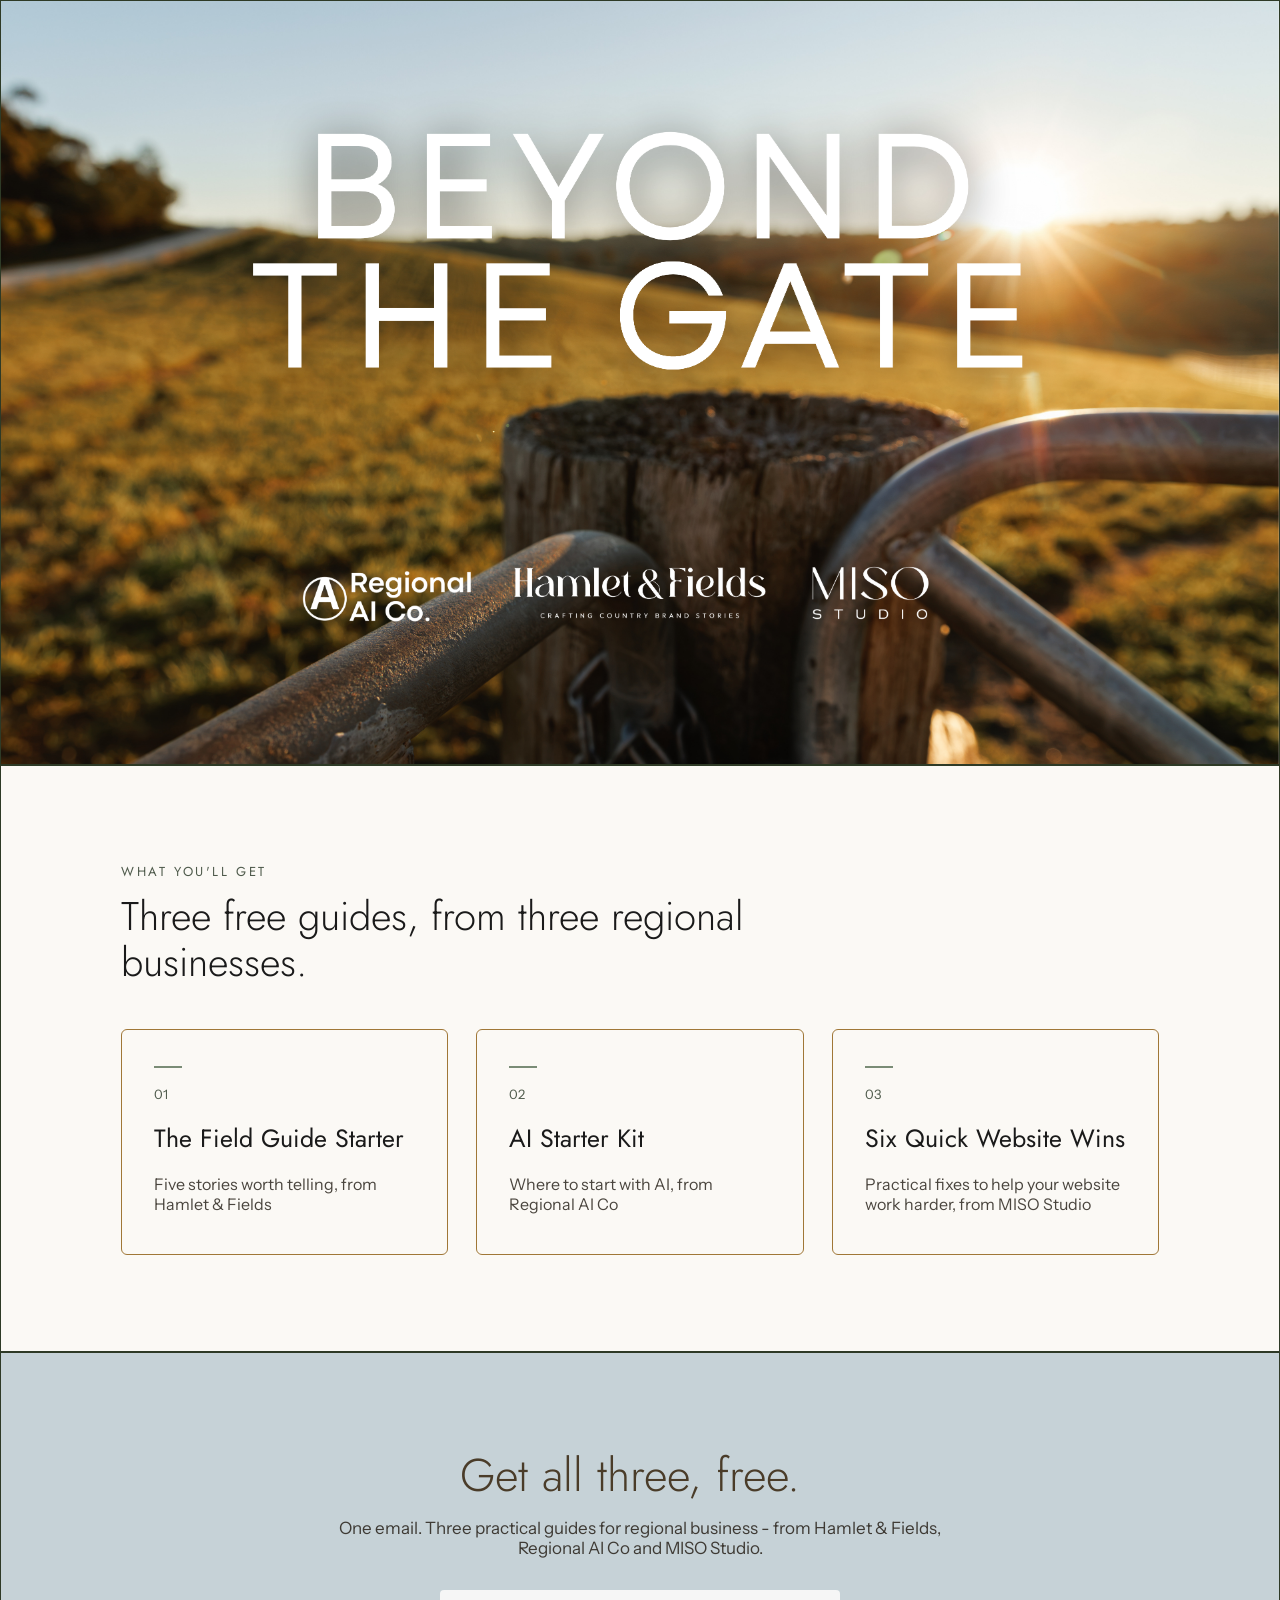
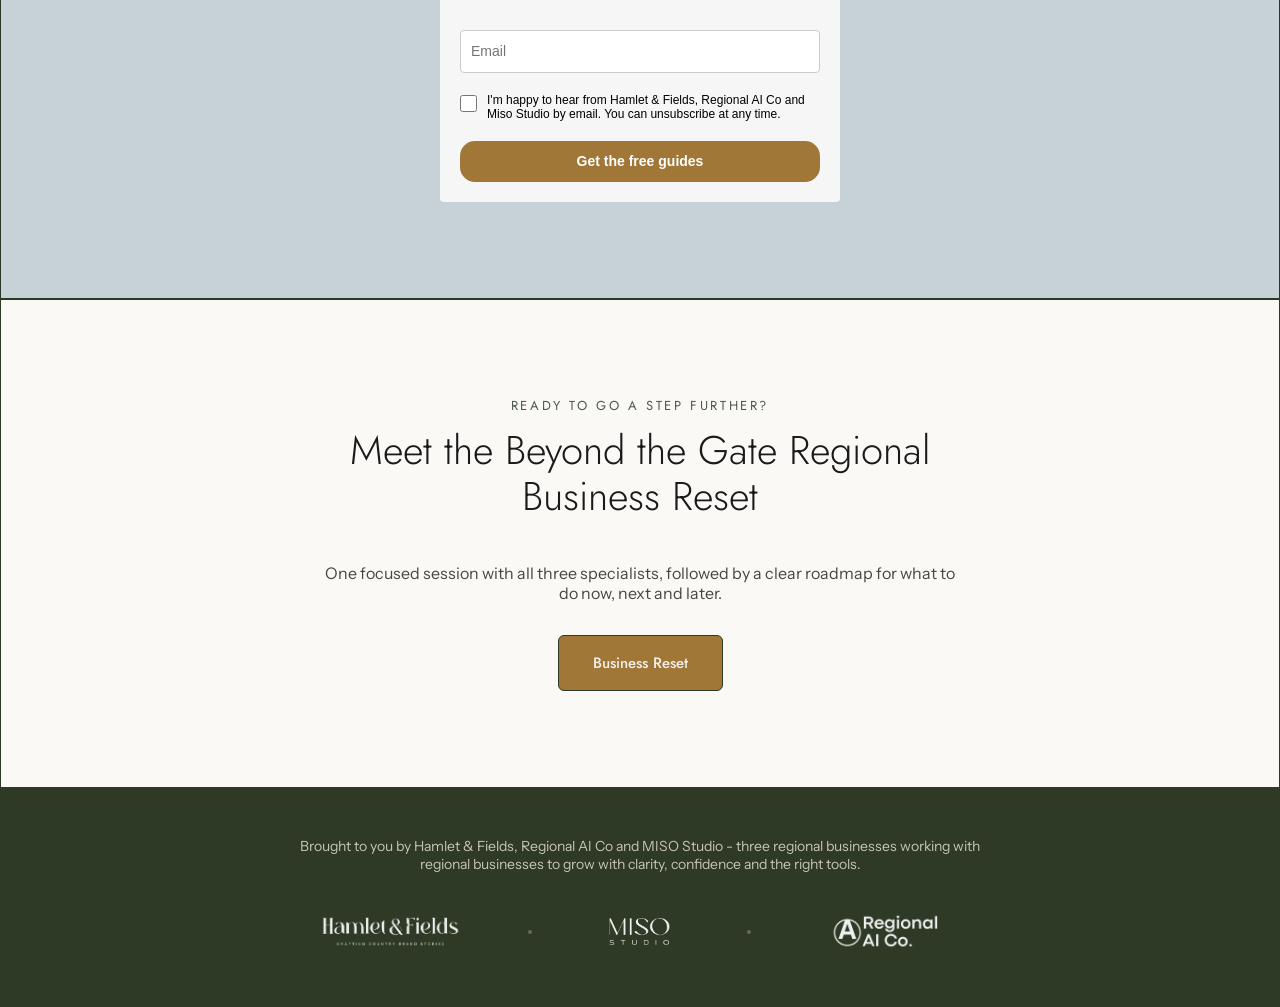
==== index.html @ e3371805 "Add files via upload" ====
<!DOCTYPE html>
<html lang="en">
<head>
<meta charset="UTF-8">
<meta name="viewport" content="width=device-width, initial-scale=1.0">
<title>Beyond the Gate - Three free guides for regional business</title>
<meta name="description" content="One email. Three practical guides for regional business - from Hamlet & Fields, Regional AI Co and MISO Studio.">
<link rel="stylesheet" href="style.css">
</head>
<body>

  <section class="hero section">
    <img src="assets/hero-beyond-the-gate.png" alt="Beyond the Gate - Hamlet & Fields, Regional AI Co and MISO Studio">
  </section>

  <section class="section-pad section">
    <div class="eyebrow">What you'll get</div>
    <h2>Three free guides, from three regional businesses.</h2>
    <div class="card-grid">
      <div class="guide-card">
        <div class="tick"></div>
        <div class="card-num">01</div>
        <h3>The Field Guide Starter</h3>
        <p>Five stories worth telling, from Hamlet &amp; Fields</p>
      </div>
      <div class="guide-card">
        <div class="tick"></div>
        <div class="card-num">02</div>
        <h3>AI Starter Kit</h3>
        <p>Where to start with AI, from Regional AI Co</p>
      </div>
      <div class="guide-card">
        <div class="tick"></div>
        <div class="card-num">03</div>
        <h3>Six Quick Website Wins</h3>
        <p>Practical fixes to help your website work harder, from MISO Studio</p>
      </div>
    </div>
  </section>

  <section class="capture section" id="signup">
    <div class="capture-inner">
      <h2>Get all three, free.</h2>
      <p>One email. Three practical guides for regional business - from Hamlet &amp; Fields, Regional AI Co and MISO Studio.</p>

      <!-- MAILERLITE EMBED -->
      <style type="text/css">@import url("https://assets.mlcdn.com/fonts.css?version=1788452");</style>
      <style type="text/css">
        .ml-form-embedSubmitLoad { display: inline-block; width: 20px; height: 20px; }
        .sr-only { position: absolute; width: 1px; height: 1px; padding: 0; margin: -1px; overflow: hidden; clip: rect(0,0,0,0); border: 0; }
        .ml-form-embedSubmitLoad:after {
          content: " "; display: block; width: 11px; height: 11px; margin: 1px; border-radius: 50%;
          border: 4px solid #fff; border-color: #ffffff #ffffff #ffffff transparent;
          animation: ml-form-embedSubmitLoad 1.2s linear infinite;
        }
        @keyframes ml-form-embedSubmitLoad { 0% { transform: rotate(0deg); } 100% { transform: rotate(360deg); } }
        #mlb2-45639602.ml-form-embedContainer { box-sizing: border-box; display: table; margin: 0 auto; position: static; width: 100% !important; }
        #mlb2-45639602.ml-form-embedContainer h4, #mlb2-45639602.ml-form-embedContainer p,
        #mlb2-45639602.ml-form-embedContainer span, #mlb2-45639602.ml-form-embedContainer button {
          text-transform: none !important; letter-spacing: normal !important;
        }
        #mlb2-45639602.ml-form-embedContainer .ml-form-embedWrapper {
          background-color: #f6f6f6; border-width: 0px; border-color: transparent; border-radius: 4px;
          border-style: solid; box-sizing: border-box; display: inline-block !important; margin: 0; padding: 0; position: relative;
        }
        #mlb2-45639602.ml-form-embedContainer .ml-form-embedWrapper.embedForm { max-width: 400px; width: 100%; }
        #mlb2-45639602.ml-form-embedContainer .ml-form-align-center { text-align: center; }
        #mlb2-45639602.ml-form-embedContainer .ml-form-embedWrapper .ml-form-embedBody,
        #mlb2-45639602.ml-form-embedContainer .ml-form-embedWrapper .ml-form-successBody { padding: 20px 20px 0 20px; }
        #mlb2-45639602.ml-form-embedContainer .ml-form-embedWrapper .ml-form-embedBody .ml-form-embedContent,
        #mlb2-45639602.ml-form-embedContainer .ml-form-embedWrapper .ml-form-successBody .ml-form-successContent { text-align: left; margin: 0 0 20px 0; }
        #mlb2-45639602.ml-form-embedContainer .ml-form-embedWrapper .ml-form-embedBody .ml-form-embedContent h4,
        #mlb2-45639602.ml-form-embedContainer .ml-form-embedWrapper .ml-form-successBody .ml-form-successContent h4 {
          color: #000000; font-family: 'Open Sans', Arial, Helvetica, sans-serif; font-size: 30px; font-weight: 400;
          margin: 0 0 10px 0; text-align: left; word-break: break-word;
        }
        #mlb2-45639602.ml-form-embedContainer .ml-form-embedWrapper .ml-form-embedBody .ml-form-embedContent p,
        #mlb2-45639602.ml-form-embedContainer .ml-form-embedWrapper .ml-form-successBody .ml-form-successContent p {
          color: #000000; font-family: 'Open Sans', Arial, Helvetica, sans-serif; font-size: 14px; font-weight: 400;
          line-height: 20px; margin: 0 0 10px 0; text-align: left;
        }
        #mlb2-45639602.ml-form-embedContainer .ml-form-embedWrapper .ml-block-form .ml-field-group { text-align: left!important; }
        #mlb2-45639602.ml-form-embedContainer .ml-form-embedWrapper .ml-form-embedBody form { margin: 0; width: 100%; }
        #mlb2-45639602.ml-form-embedContainer .ml-form-embedWrapper .ml-form-embedBody .ml-form-formContent { margin: 0 0 20px 0; width: 100%; }
        #mlb2-45639602.ml-form-embedContainer .ml-form-embedWrapper .ml-form-embedBody .ml-form-fieldRow { margin: 0 0 10px 0; width: 100%; }
        #mlb2-45639602.ml-form-embedContainer .ml-form-embedWrapper .ml-form-embedBody .ml-form-fieldRow.ml-last-item { margin: 0; }
        #mlb2-45639602.ml-form-embedContainer .ml-form-embedWrapper .ml-form-embedBody .ml-form-fieldRow input {
          background-color: #ffffff !important; color: #333333 !important; border-color: #cccccc; border-radius: 4px !important;
          border-style: solid !important; border-width: 1px !important; font-family: 'Open Sans', Arial, Helvetica, sans-serif;
          font-size: 14px !important; line-height: 21px !important; margin: 0; padding: 10px 10px !important;
          width: 100% !important; box-sizing: border-box !important; max-width: 100% !important;
        }
        #mlb2-45639602.ml-form-embedContainer .ml-form-embedWrapper .ml-form-embedBody .ml-form-checkboxRow {
          margin: 0 0 20px 0; width: 100%; float: left;
        }
        #mlb2-45639602.ml-form-embedContainer .ml-form-embedWrapper .ml-form-embedBody .ml-form-checkboxRow input[type="checkbox"] {
          width: 17px; height: 17px; margin: 2px 10px 0 0; flex-shrink: 0; cursor: pointer;
        }
        #mlb2-45639602.ml-form-embedContainer .ml-form-embedWrapper .ml-form-embedBody .ml-form-checkboxRow label {
          font-weight: normal; margin: 0; padding: 0; position: relative; display: flex; align-items: flex-start;
        }
        #mlb2-45639602.ml-form-embedContainer .ml-form-embedWrapper .ml-form-embedBody .ml-form-checkboxRow .label-description {
          color: #000000; display: block; font-family: 'Open Sans', Arial, Helvetica, sans-serif; font-size: 12px;
          text-align: left; margin-bottom: 0; position: relative; vertical-align: top;
        }
        #mlb2-45639602.ml-form-embedContainer .ml-form-embedWrapper .ml-form-embedBody .ml-form-checkboxRow label p {
          color: #000000 !important; font-family: 'Open Sans', Arial, Helvetica, sans-serif !important; font-size: 12px !important;
          font-weight: normal !important; line-height: 18px !important; padding: 0 !important; margin: 0 5px 0 0 !important;
        }
        #mlb2-45639602.ml-form-embedContainer .ml-form-embedWrapper .ml-form-embedBody .ml-form-embedSubmit { margin: 0 0 20px 0; float: left; width: 100%; }
        #mlb2-45639602.ml-form-embedContainer .ml-form-embedWrapper .ml-form-embedBody .ml-form-embedSubmit button {
          background-color: #A07737 !important; border: none !important; border-radius: 15px !important; box-shadow: none !important;
          color: #ffffff !important; cursor: pointer; font-family: 'Open Sans', Arial, Helvetica, sans-serif !important;
          font-size: 14px !important; font-weight: 700 !important; line-height: 21px !important; height: auto;
          padding: 10px !important; width: 100% !important; box-sizing: border-box !important;
        }
        #mlb2-45639602.ml-form-embedContainer .ml-form-embedWrapper .ml-form-embedBody .ml-form-embedSubmit button.loading { display: none; }
        #mlb2-45639602.ml-form-embedContainer .ml-form-embedWrapper .ml-form-embedBody .ml-form-embedSubmit button:hover { background-color: #322617 !important; }
        .ml-error input, .ml-error textarea, .ml-error select { border-color: red!important; }
        .ml-error .label-description, .ml-error .label-description p, .ml-error label:first-child { color: #ff0000 !important; }
        @media only screen and (max-width: 400px){ .ml-form-embedWrapper.embedDefault, .ml-form-embedWrapper.embedPopup { width: 100%!important; } }
      </style>

      <div id="mlb2-45639602" class="ml-form-embedContainer ml-subscribe-form ml-subscribe-form-45639602">
        <div class="ml-form-align-center ">
          <div class="ml-form-embedWrapper embedForm">
            <div class="ml-form-embedBody ml-form-embedBodyDefault row-form">
              <div class="ml-form-embedContent" style=" "></div>
              <form class="ml-block-form" action="https://assets.mailerlite.com/jsonp/2579833/forms/197926075433485574/subscribe" data-code="" method="post" target="_blank">
                <div class="ml-form-formContent">
                  <div class="ml-form-fieldRow ml-last-item">
                    <div class="ml-field-group ml-field-email ml-validate-email ml-validate-required">
                      <input aria-label="email" aria-required="true" type="email" class="form-control" data-inputmask="" name="fields[email]" placeholder="Email" autocomplete="email">
                    </div>
                  </div>
                </div>

                <div class="ml-form-checkboxRow">
                  <label class="checkbox">
                    <input type="checkbox" name="fields[consent]">
                    <span class="label-description">I'm happy to hear from Hamlet &amp; Fields, Regional AI Co and Miso Studio by email. You can unsubscribe at any time.</span>
                  </label>
                </div>

                <input type="hidden" name="ml-submit" value="1">

                <div class="ml-form-embedSubmit">
                  <button type="submit" class="primary">Get the free guides</button>
                  <button disabled="disabled" style="display: none;" type="button" class="loading">
                    <div class="ml-form-embedSubmitLoad"></div>
                    <span class="sr-only">Loading...</span>
                  </button>
                </div>

                <input type="hidden" name="anticsrf" value="true">
              </form>
            </div>

            <div class="ml-form-successBody row-success" style="display: none">
              <div class="ml-form-successContent">
                <h4>Thank you!</h4>
                <p>You have successfully joined our subscriber list.</p>
              </div>
            </div>
          </div>
        </div>
      </div>

      <script>
        function ml_webform_success_45639602() {
          try {
            window.top.location.href = 'https://beyondthegate.au/thank-you.html';
          } catch (e) {
            window.location.href = 'https://beyondthegate.au/thank-you.html';
          }
        }
      </script>
      <script src="https://groot.mailerlite.com/js/w/webforms.min.js?v83147fa8ce2d95cb73ece7f28b469519" type="text/javascript"></script>
      <script>fetch("https://assets.mailerlite.com/jsonp/2579833/forms/197926075433485574/takel")</script>
      <!-- /MAILERLITE EMBED -->
    </div>
  </section>

  <section class="section-pad section" style="text-align:center;">
    <div class="eyebrow" style="justify-content:center; display:flex;">Ready to go a step further?</div>
    <h2 style="max-width:640px; margin-left:auto; margin-right:auto;">Meet the Beyond the Gate Regional Business Reset</h2>
    <p style="max-width:640px; margin:0 auto 32px auto; font-size:16px; color:var(--text-body);">One focused session with all three specialists, followed by a clear roadmap for what to do now, next and later.</p>
    <a class="btn-ochre" style="display:inline-block; text-decoration:none; padding:16px 34px;" href="business-reset.html">Business Reset</a>
  </section>

  <footer class="footer section">
    <div class="footer-copy">Brought to you by Hamlet &amp; Fields, Regional AI Co and MISO Studio - three regional businesses working with regional businesses to grow with clarity, confidence and the right tools.</div>
    <div class="footer-logos">
      <a href="https://hamletandfields.au/" target="_blank" rel="noopener"><img class="logo-hf" src="assets/logo-hamlet-fields.png" alt="Hamlet & Fields"></a>
      <span class="dot"></span>
      <a href="https://www.miso-studio.au/" target="_blank" rel="noopener"><img class="logo-miso" src="assets/logo-miso.png" alt="MISO Studio"></a>
      <span class="dot"></span>
      <a href="https://regionalaico.com.au/" target="_blank" rel="noopener"><img class="logo-rai" src="assets/logo-regionalai.png" alt="Regional AI Co."></a>
    </div>
  </footer>

</body>
</html>
---- style.css ----
@import url('https://fonts.googleapis.com/css2?family=Jost:wght@200;300;400;500&family=Instrument+Sans:wght@400;500&display=swap');

:root {
  --green: #2E3A26;
  --green-hover: #3A4A30;
  --ochre: #A07737;
  --ochre-hover: #8A6530;
  --sage: #7A8C76;
  --cta-bg: #C6D2D7;
  --card-bg: #FBF9F5;
  --text-dark: #1A1A1A;
  --text-body: #4A453E;
  --text-body-alt: #3E3A34;
  --text-label: #4E5A4B;
  --cta-heading: #4A3C29;
  --footer-body: #C8C3BA;
  --footer-heading: #F3F0EA;
  --dot: #6B655C;
  --dark-brown: #2E3A26;
  --input-border: rgba(25, 19, 11, 0.28);
}

* { box-sizing: border-box; }

body {
  margin: 0;
  font-family: 'Instrument Sans', sans-serif;
  color: var(--text-body);
  background: var(--card-bg);
}

h1, h2, h3, .eyebrow, .label {
  font-family: 'Jost', sans-serif;
}

a { text-decoration: none; }

.section {
  border: 1px solid var(--green);
}

/* ---------- HERO ---------- */
.hero {
  position: relative;
}
.hero img {
  display: block;
  width: 100%;
  aspect-ratio: 1440 / 860;
  object-fit: cover;
  object-position: center 55%;
}

/* ---------- WHAT YOU'LL GET ---------- */
.section-pad {
  padding: 96px 120px;
}
.eyebrow {
  font-size: 13px;
  letter-spacing: 0.2em;
  text-transform: uppercase;
  color: var(--text-label);
  margin-bottom: 12px;
}
.section h2 {
  font-weight: 300;
  font-size: 40px;
  line-height: 1.15;
  color: var(--text-dark);
  margin: 0 0 44px 0;
  max-width: 640px;
}
.card-grid {
  display: flex;
  gap: 28px;
}
.card-grid > * { flex: 1; }
.guide-card {
  background: var(--card-bg);
  border: 1px solid var(--ochre);
  border-radius: 6px;
  padding: 36px 32px 40px;
  display: flex;
  flex-direction: column;
  gap: 18px;
}
.tick {
  width: 28px;
  height: 2px;
  background: var(--sage);
}
.card-num {
  font-size: 13px;
  color: var(--text-label);
}
.guide-card h3 {
  font-weight: 400;
  font-size: 25px;
  color: var(--text-dark);
  margin: 0;
}
.guide-card p {
  font-size: 16px;
  color: var(--text-body);
  margin: 0;
}

/* ---------- EMAIL CAPTURE ---------- */
.capture {
  background: var(--cta-bg);
  text-align: center;
  padding: 96px 120px;
}
.capture-inner {
  max-width: 660px;
  margin: 0 auto;
}
.capture h2 {
  font-weight: 300;
  font-size: 46px;
  color: var(--cta-heading);
  margin: 0 0 16px 0;
}
.capture > .capture-inner > p {
  font-size: 17px;
  color: var(--text-body-alt);
  margin: 0 0 32px 0;
}
.field-label {
  font-size: 12px;
  letter-spacing: 0.16em;
  text-transform: uppercase;
  color: var(--cta-heading);
  text-align: left;
  margin-bottom: 8px;
}
.form-row {
  display: flex;
  gap: 12px;
  align-items: stretch;
}
.form-row input[type="email"] {
  flex: 1;
  background: #fff;
  border: 1px solid var(--input-border);
  border-radius: 6px;
  padding: 17px;
  font-size: 16px;
  font-family: 'Instrument Sans', sans-serif;
  color: var(--text-dark);
}
.btn-ochre {
  background: var(--ochre);
  border: 1px solid var(--green);
  border-radius: 6px;
  color: #F3F0EA;
  font-family: 'Jost', sans-serif;
  font-weight: 500;
  font-size: 15px;
  padding: 17px 34px;
  cursor: pointer;
  white-space: nowrap;
}
.btn-ochre:hover { background: var(--ochre-hover); }
.consent {
  display: flex;
  gap: 8px;
  align-items: flex-start;
  text-align: left;
  font-size: 13px;
  color: var(--text-body-alt);
  margin-top: 16px;
}
.fine-print {
  font-size: 11px;
  color: var(--text-body-alt);
  opacity: 0.7;
  text-align: left;
  margin-top: 8px;
}

/* ---------- FOOTER ---------- */
.footer {
  background: var(--dark-brown);
  padding: 48px 40px;
  text-align: center;
}
.footer-copy {
  font-size: 14px;
  color: var(--footer-body);
  max-width: 700px;
  margin: 0 auto 32px auto;
}
.footer-logos {
  display: flex;
  justify-content: center;
  align-items: center;
  gap: 64px;
  flex-wrap: wrap;
}
.footer-logos a { opacity: 0.92; transition: opacity 0.15s; }
.footer-logos a:hover { opacity: 1; }
.footer-logos img { display: block; }
.logo-hf, .logo-rai { height: 37px; }
.logo-miso { height: 53px; }
.dot { width: 4px; height: 4px; background: var(--dot); border-radius: 50%; }

/* ---------- THANK YOU PAGE ---------- */
.topbar {
  background: var(--dark-brown);
  text-align: center;
  padding: 22px 24px;
}
.topbar span {
  font-family: 'Jost', sans-serif;
  font-weight: 200;
  font-size: 19px;
  letter-spacing: 0.34em;
  color: var(--footer-heading);
}
.thankyou-content {
  padding: 96px 120px 88px;
  background: #E6E2DB;
}
.thankyou-content h1 {
  font-weight: 300;
  font-size: 56px;
  color: var(--text-dark);
  margin: 0 0 16px 0;
}
.thankyou-content > .sub {
  font-size: 18px;
  color: var(--text-body-alt);
  margin: 0 0 48px 0;
}
.download-card {
  background: var(--card-bg);
  border: 1px solid var(--ochre);
  border-radius: 6px;
  padding: 36px 32px 32px;
  display: flex;
  flex-direction: column;
  gap: 16px;
}
.download-card .biz-label {
  font-family: 'Jost', sans-serif;
  font-weight: 500;
  font-size: 13px;
  letter-spacing: 0.16em;
  text-transform: uppercase;
  color: var(--text-label);
}
.download-card h3 {
  font-weight: 400;
  font-size: 27px;
  color: var(--text-dark);
  margin: 0;
}
.download-card p {
  font-size: 16px;
  color: var(--text-body);
  margin: 0;
}
.btn-download {
  margin-top: auto;
  display: block;
  text-align: center;
  background: var(--green);
  color: var(--footer-heading);
  border: 1px solid var(--ochre);
  border-radius: 6px;
  padding: 16px 20px;
  font-family: 'Jost', sans-serif;
  font-weight: 500;
  font-size: 15px;
  letter-spacing: 0.04em;
}
.btn-download:hover { background: var(--green-hover); color: #fff; }
.closing-line {
  font-size: 16px;
  color: var(--text-body-alt);
  margin-top: 48px;
  max-width: 640px;
}

/* ---------- RESPONSIVE ---------- */
@media (max-width: 760px) {
  .section-pad, .capture, .thankyou-content { padding: 40px 24px; }
  .card-grid { flex-direction: column; gap: 16px; }
  .section h2 { font-size: 30px; }
  .capture h2 { font-size: 32px; }
  .form-row { flex-direction: column; }
  .btn-ochre { width: 100%; padding: 18px 20px; }
  .thankyou-content h1 { font-size: 34px; }
  .guide-card, .download-card { padding: 26px 24px; }
  .guide-card h3 { font-size: 21px; }
  .download-card h3 { font-size: 22px; }
  .footer-logos { gap: 28px; }
  .footer-logos .dot { display: none; }
.logo-hf { height: 27px; }
.logo-rai { height: 24px; }
.logo-miso { height: 39px; }
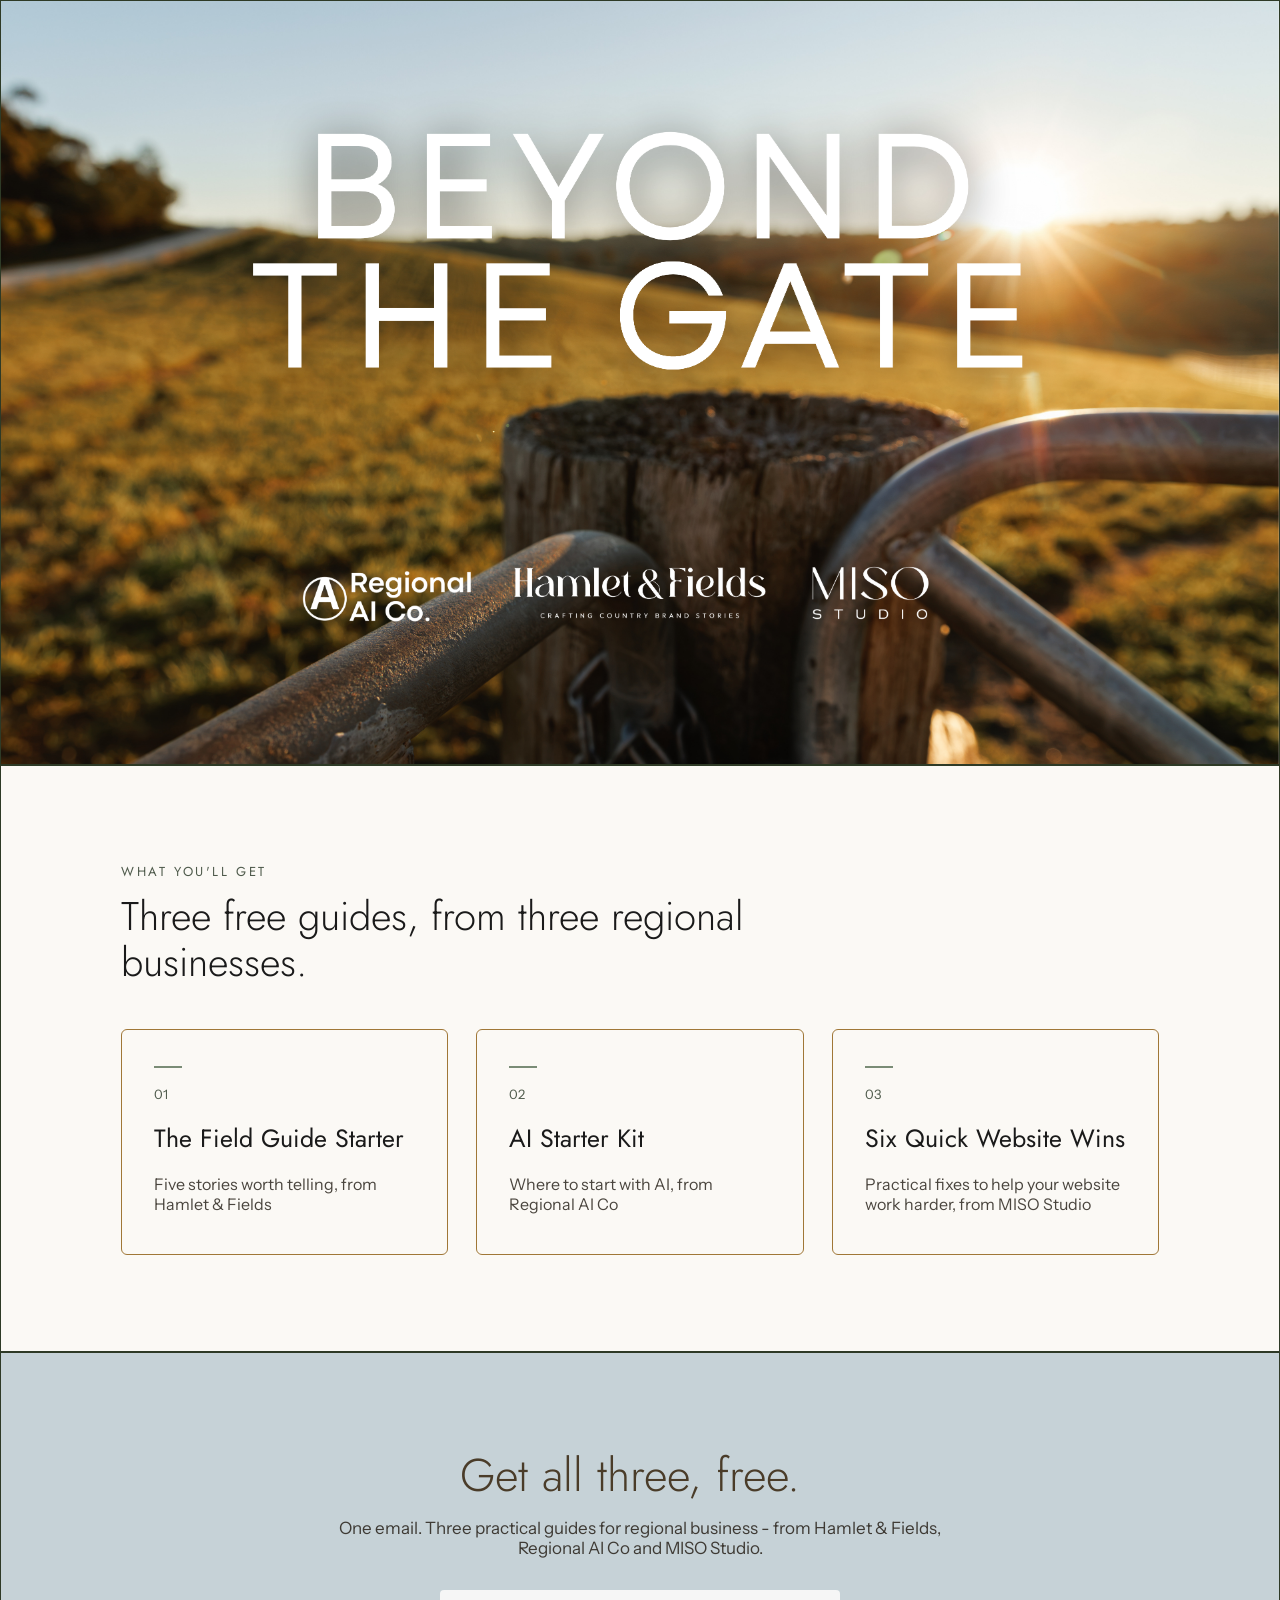
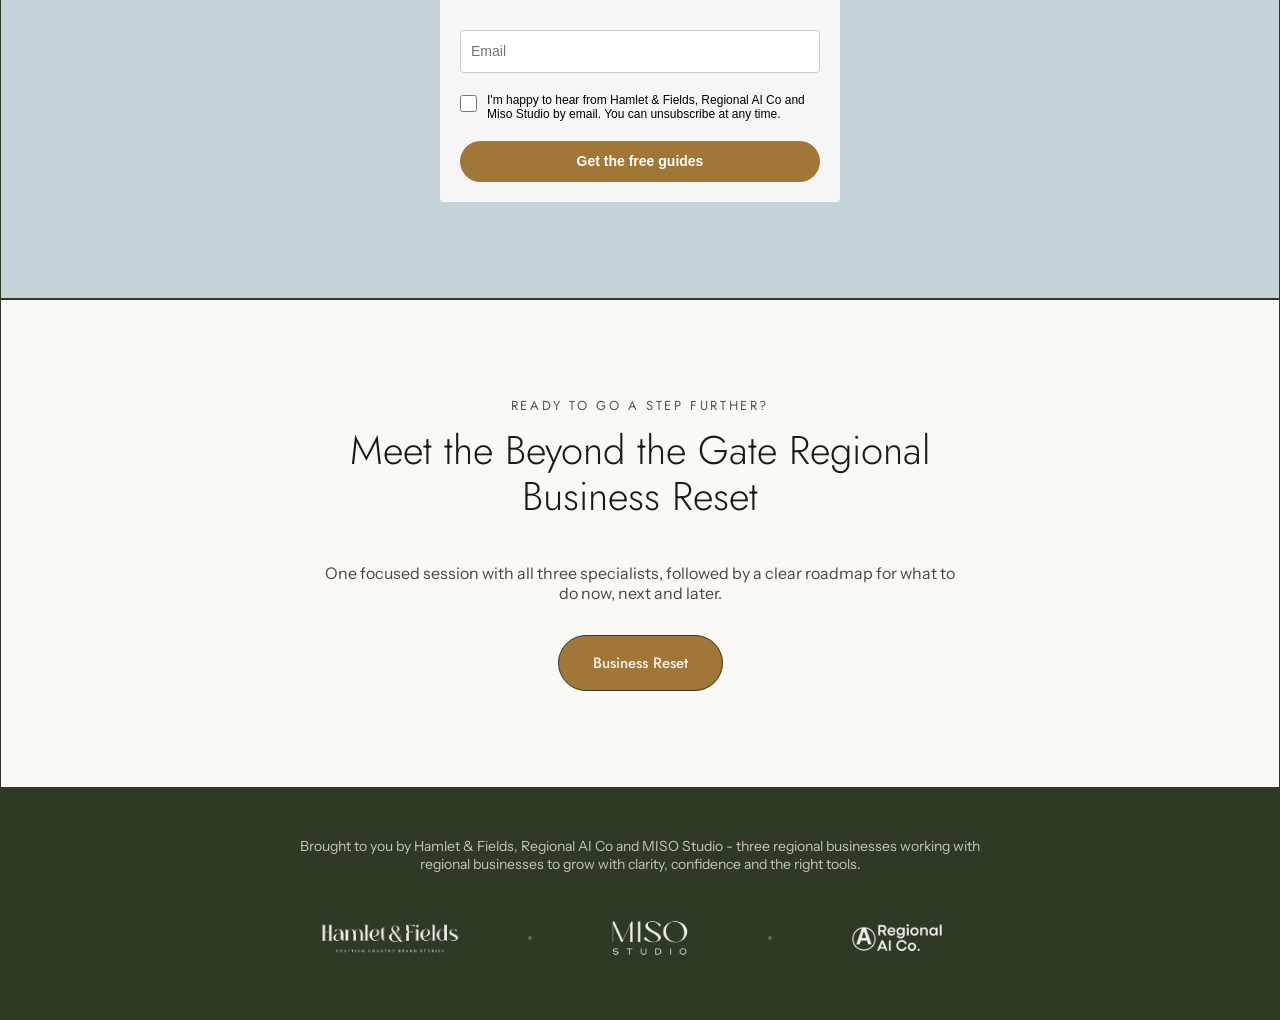
==== commit a673810a: "Add files via upload" ====
--- a/index.html
+++ b/index.html
@@ -109,7 +109,7 @@
         }
         #mlb2-45639602.ml-form-embedContainer .ml-form-embedWrapper .ml-form-embedBody .ml-form-embedSubmit { margin: 0 0 20px 0; float: left; width: 100%; }
         #mlb2-45639602.ml-form-embedContainer .ml-form-embedWrapper .ml-form-embedBody .ml-form-embedSubmit button {
-          background-color: #A07737 !important; border: none !important; border-radius: 15px !important; box-shadow: none !important;
+          background-color: #A07737 !important; border: none !important; border-radius: 999px !important; box-shadow: none !important;
           color: #ffffff !important; cursor: pointer; font-family: 'Open Sans', Arial, Helvetica, sans-serif !important;
           font-size: 14px !important; font-weight: 700 !important; line-height: 21px !important; height: auto;
           padding: 10px !important; width: 100% !important; box-sizing: border-box !important;
--- a/style.css
+++ b/style.css
@@ -16,7 +16,7 @@
   --footer-body: #C8C3BA;
   --footer-heading: #F3F0EA;
   --dot: #6B655C;
-  --dark-brown: #2E3A26;
+  --dark-brown: #2E3A26; /* was brown #332114 - changed to green per brand feedback */
   --input-border: rgba(25, 19, 11, 0.28);
 }
 
@@ -152,7 +152,7 @@
 .btn-ochre {
   background: var(--ochre);
   border: 1px solid var(--green);
-  border-radius: 6px;
+  border-radius: 999px;
   color: #F3F0EA;
   font-family: 'Jost', sans-serif;
   font-weight: 500;
@@ -201,8 +201,9 @@
 .footer-logos a { opacity: 0.92; transition: opacity 0.15s; }
 .footer-logos a:hover { opacity: 1; }
 .footer-logos img { display: block; }
-.logo-hf, .logo-rai { height: 37px; }
-.logo-miso { height: 53px; }
+.logo-hf { height: 37px; }
+.logo-rai { height: 32px; }
+.logo-miso { height: 66px; }
 .dot { width: 4px; height: 4px; background: var(--dot); border-radius: 50%; }
 
 /* ---------- THANK YOU PAGE ---------- */
@@ -268,7 +269,7 @@
   background: var(--green);
   color: var(--footer-heading);
   border: 1px solid var(--ochre);
-  border-radius: 6px;
+  border-radius: 999px;
   padding: 16px 20px;
   font-family: 'Jost', sans-serif;
   font-weight: 500;
@@ -280,7 +281,7 @@
   font-size: 16px;
   color: var(--text-body-alt);
   margin-top: 48px;
-  max-width: 640px;
+  max-width: 100%;
 }
 
 /* ---------- RESPONSIVE ---------- */
@@ -297,6 +298,16 @@
   .download-card h3 { font-size: 22px; }
   .footer-logos { gap: 28px; }
   .footer-logos .dot { display: none; }
-.logo-hf { height: 27px; }
-.logo-rai { height: 24px; }
-.logo-miso { height: 39px; }
+  .logo-hf { height: 27px; }
+  .logo-rai { height: 24px; }
+  .logo-miso { height: 48px; }
+}
+
+.back-link {
+  display: block;
+  text-align: center;
+  font-size: 13px;
+  color: var(--text-label);
+  padding: 18px 0;
+  background: var(--card-bg);
+}
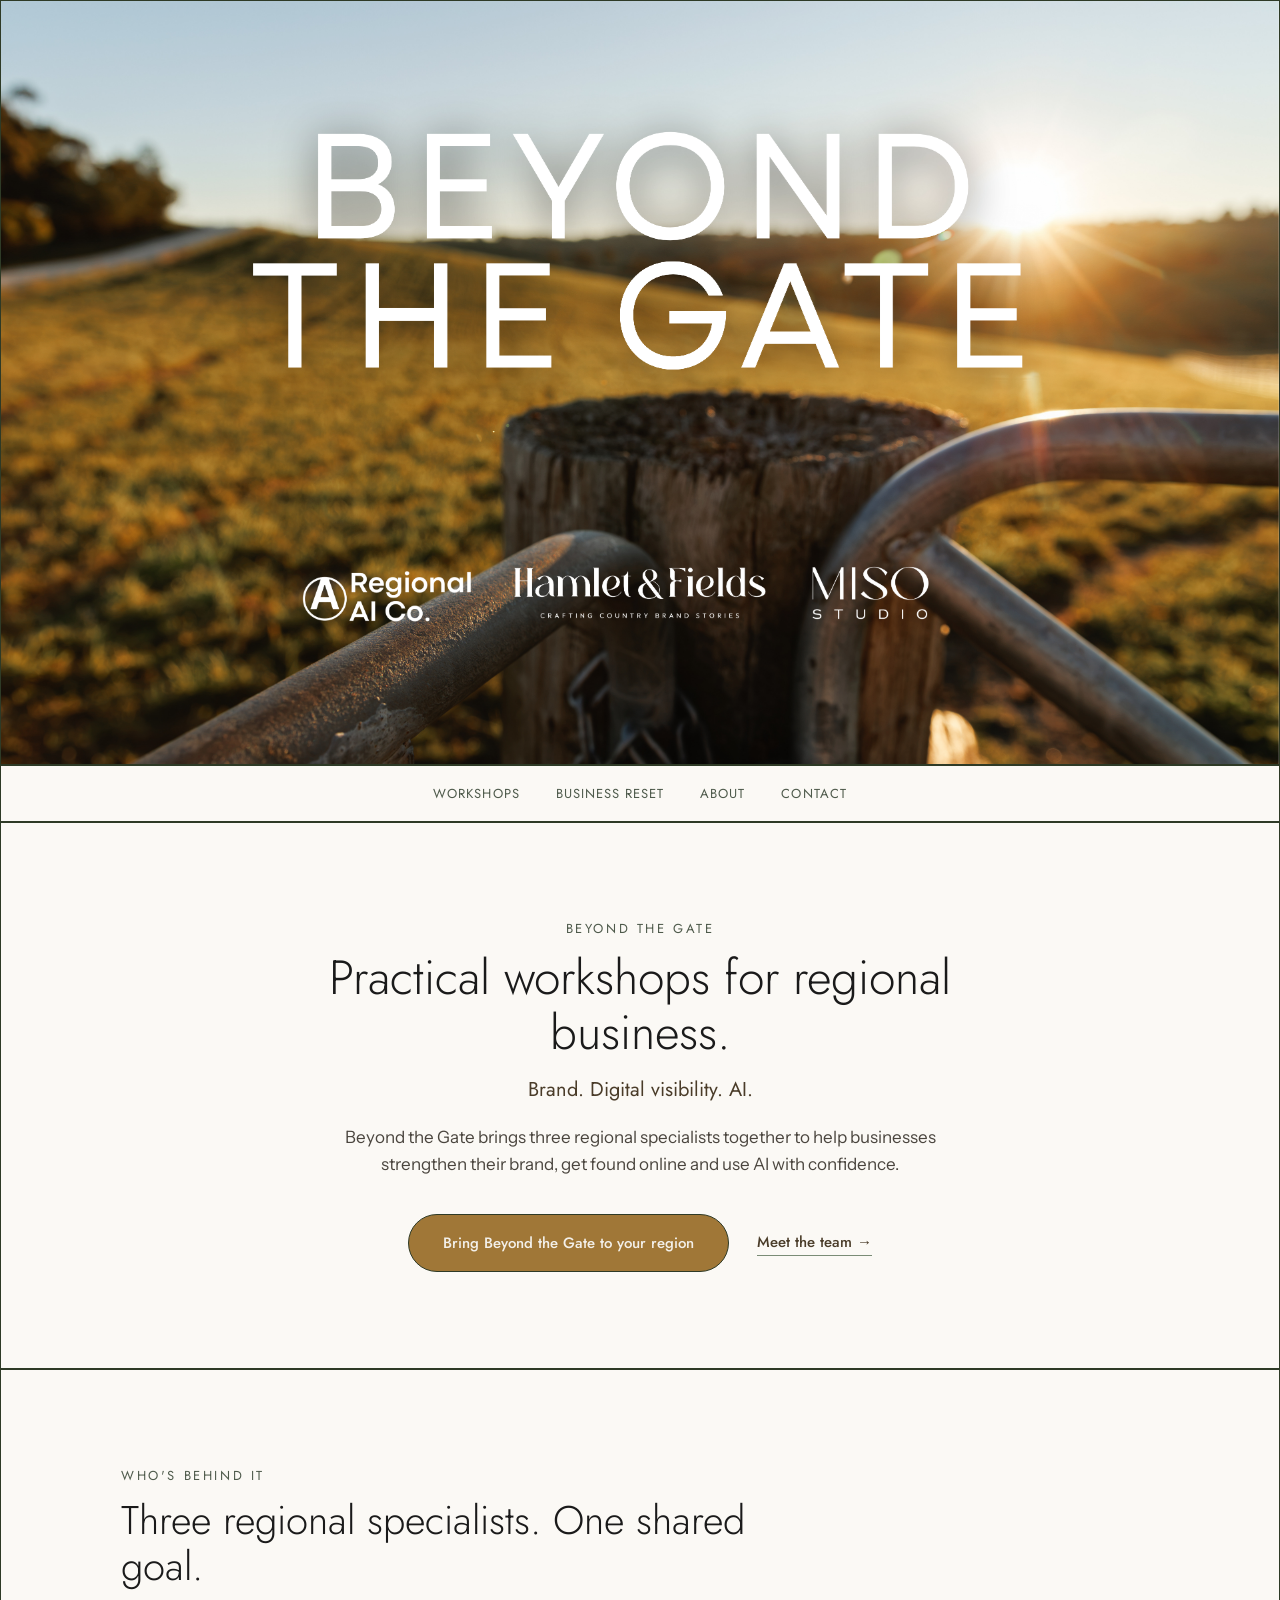
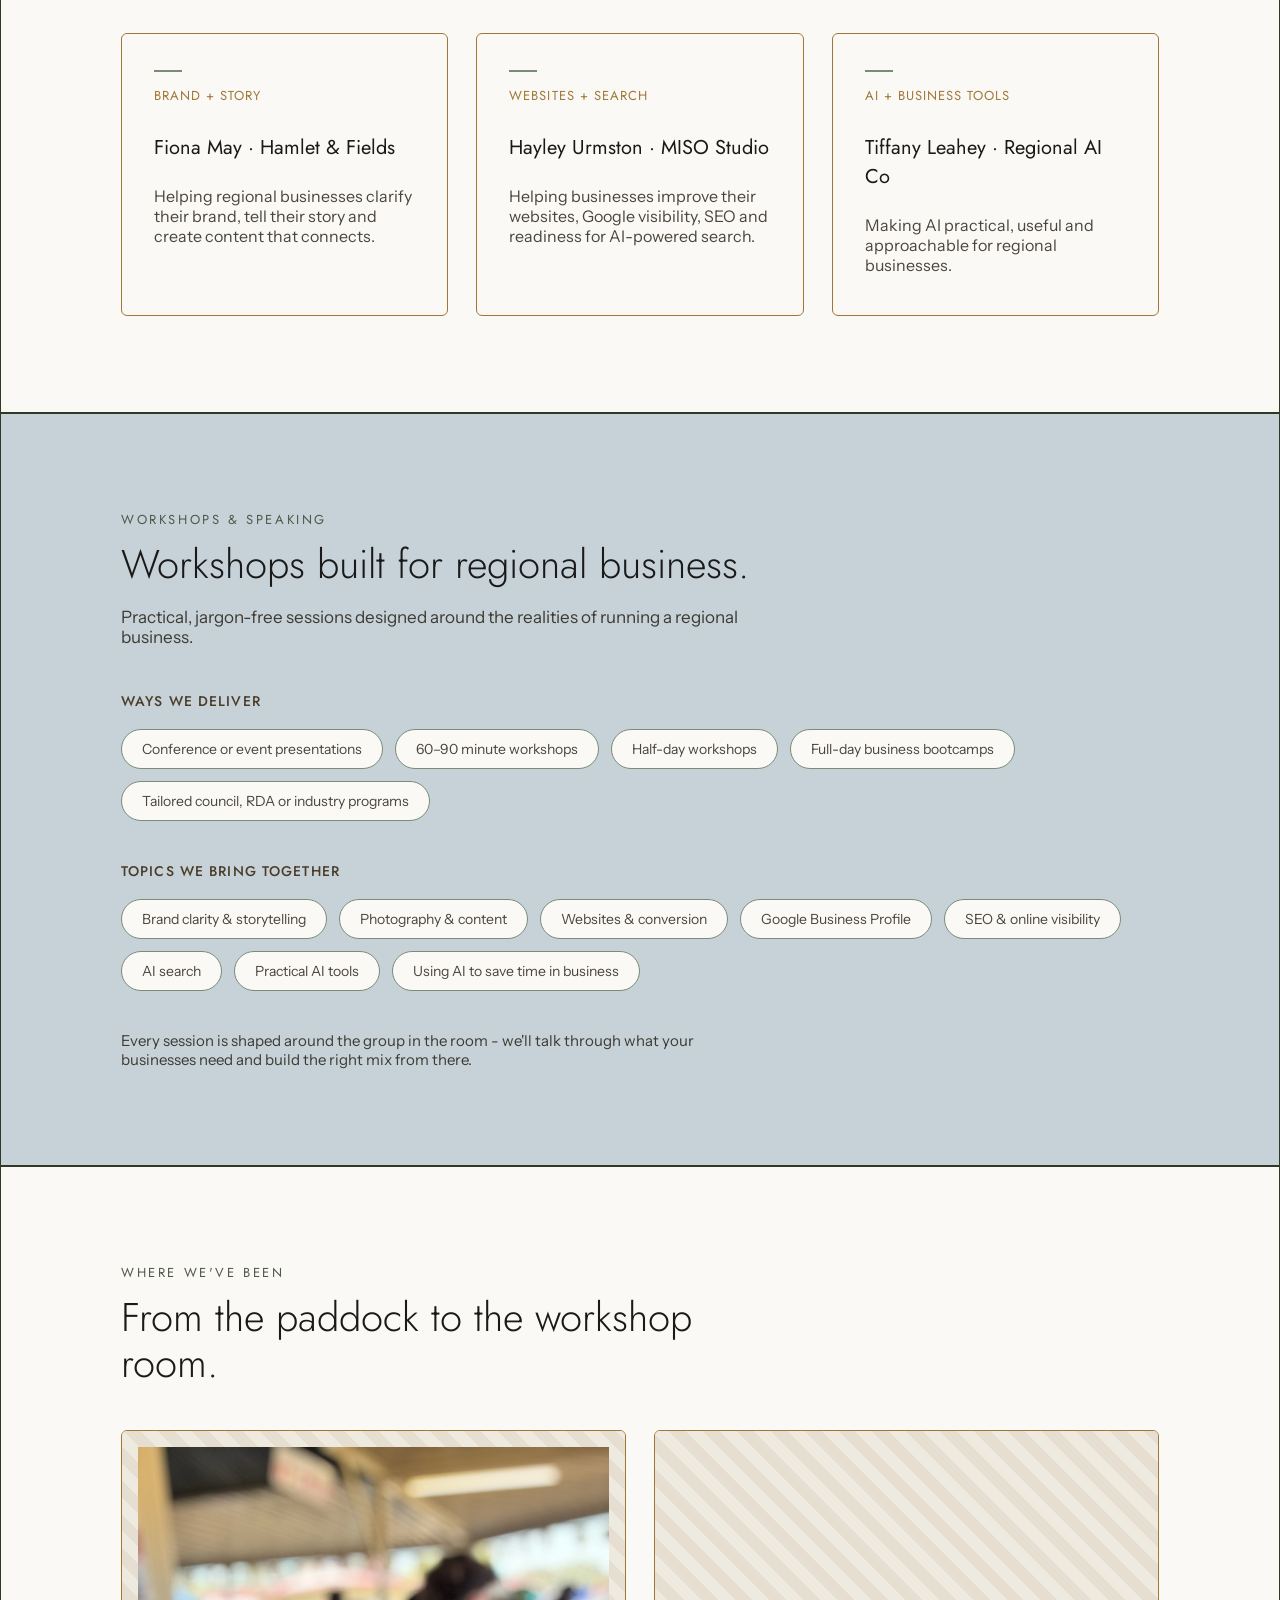
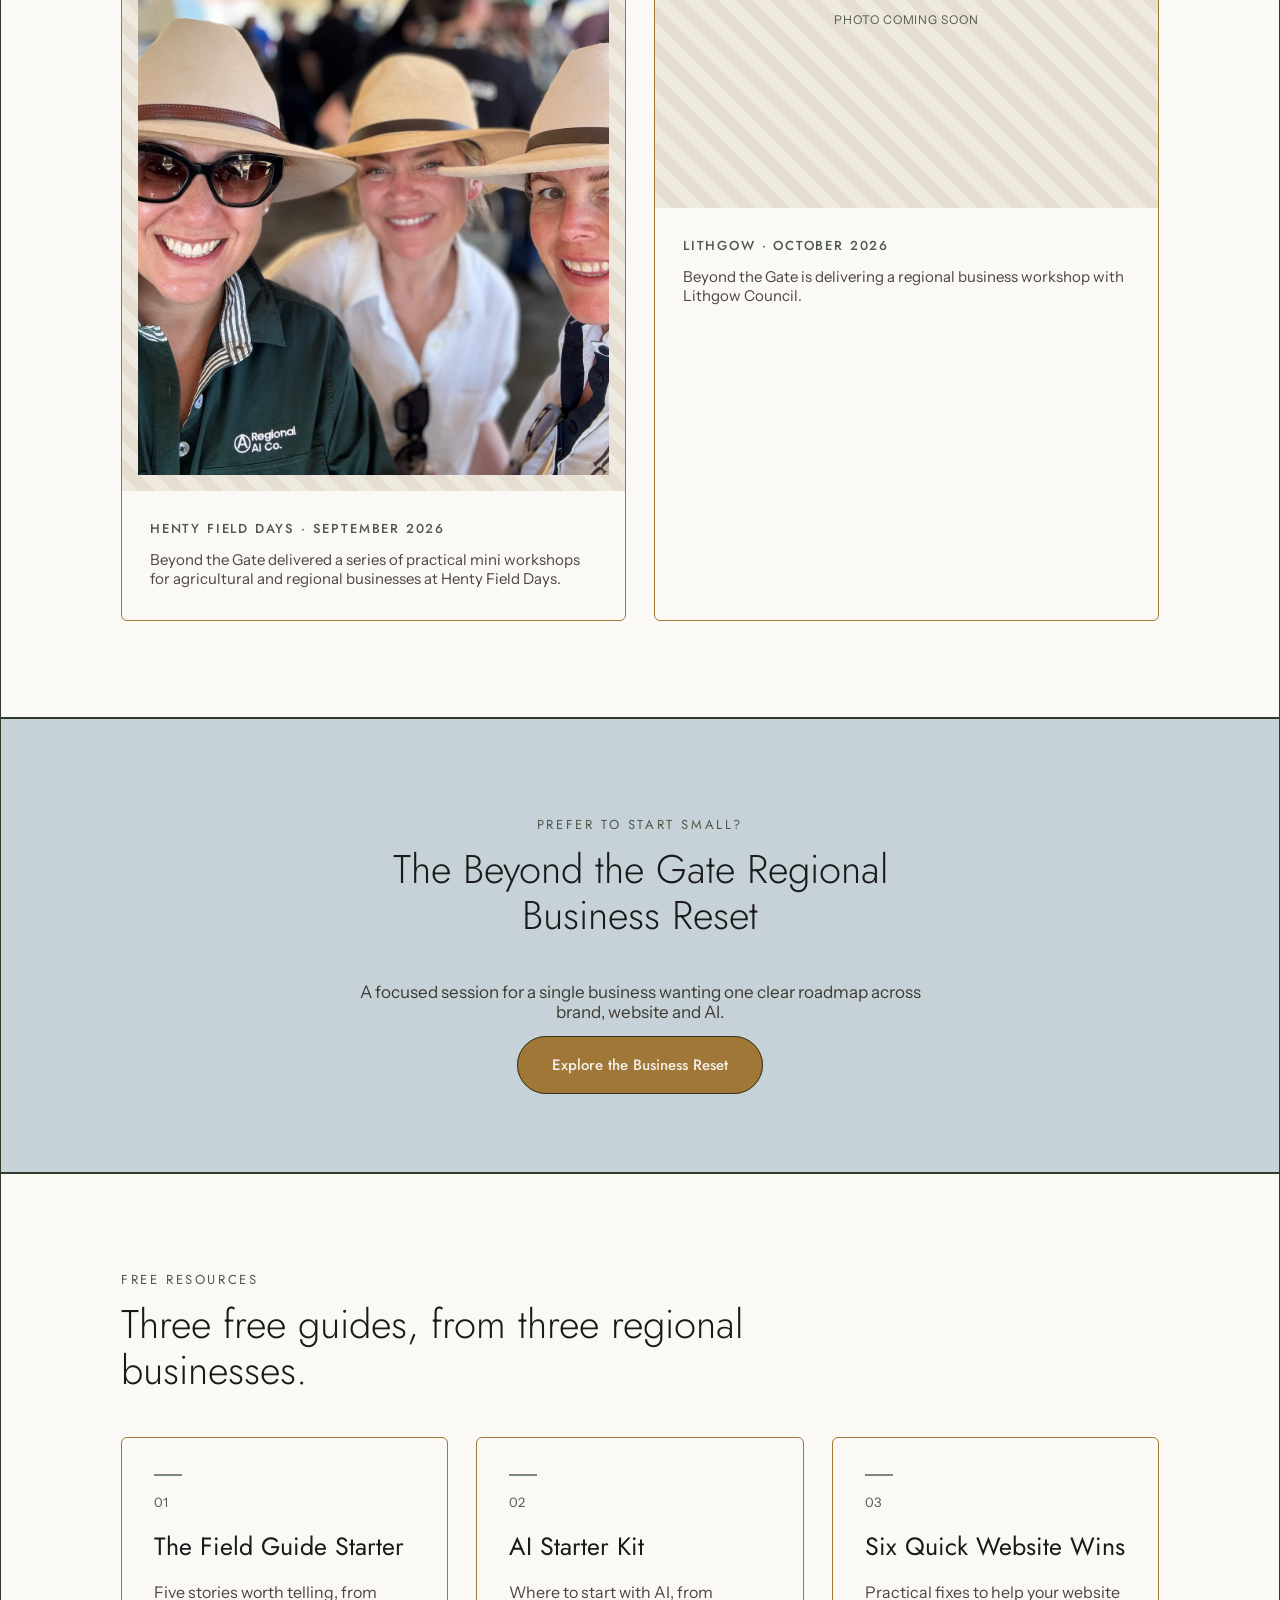
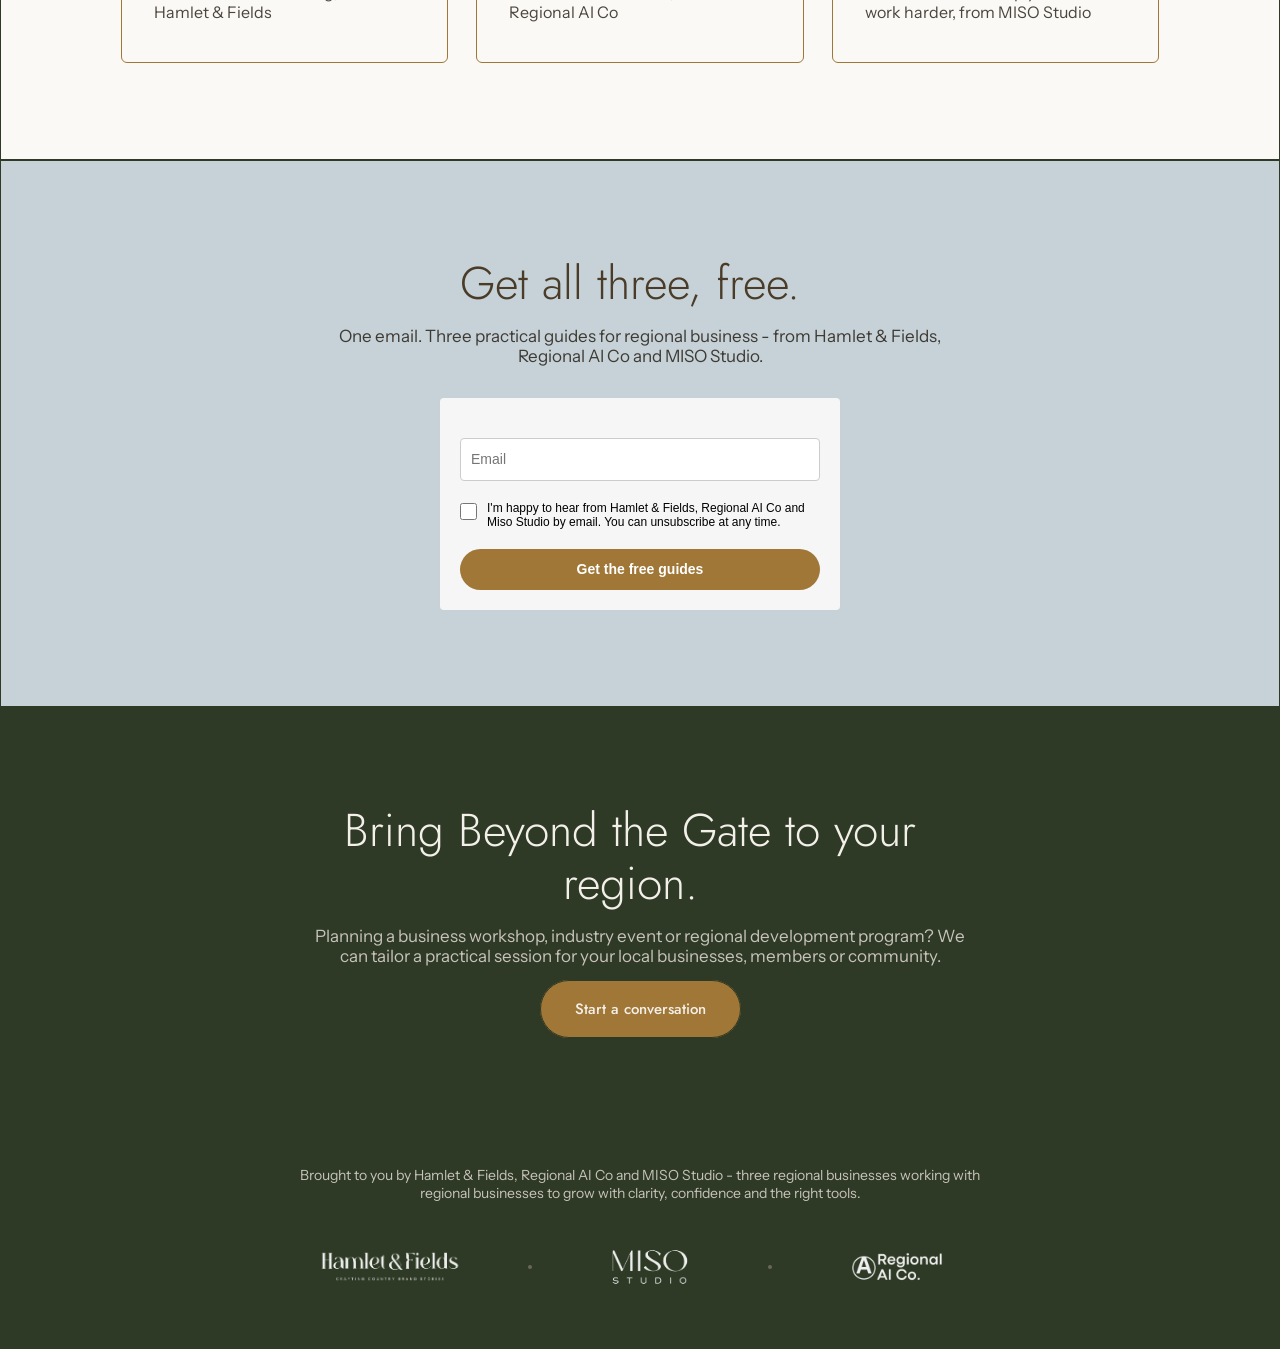
==== commit ffe7e907: "Reposition Beyond the Gate as ongoing regional workshops/speaking brand Post-Henty repositioning: ne" ====
--- a/index.html
+++ b/index.html
@@ -3,8 +3,8 @@
 <head>
 <meta charset="UTF-8">
 <meta name="viewport" content="width=device-width, initial-scale=1.0">
-<title>Beyond the Gate - Three free guides for regional business</title>
-<meta name="description" content="One email. Three practical guides for regional business - from Hamlet & Fields, Regional AI Co and MISO Studio.">
+<title>Beyond the Gate - Regional Business Workshops &amp; Speaking</title>
+<meta name="description" content="Practical workshops on brand, digital visibility and AI for regional business - from Hamlet & Fields, MISO Studio and Regional AI Co. Bring Beyond the Gate to your region.">
 <link rel="stylesheet" href="style.css">
 </head>
 <body>
@@ -13,8 +13,114 @@
     <img src="assets/hero-beyond-the-gate.png" alt="Beyond the Gate - Hamlet & Fields, Regional AI Co and MISO Studio">
   </section>
 
+  <nav class="mini-nav section">
+    <a href="#workshops">Workshops</a>
+    <a href="business-reset.html">Business Reset</a>
+    <a href="#team">About</a>
+    <a href="#contact">Contact</a>
+  </nav>
+
   <section class="section-pad section">
-    <div class="eyebrow">What you'll get</div>
+    <div class="hero-copy">
+      <div class="eyebrow">Beyond the Gate</div>
+      <h1>Practical workshops for regional business.</h1>
+      <p class="subhead">Brand. Digital visibility. AI.</p>
+      <p class="body-text">Beyond the Gate brings three regional specialists together to help businesses strengthen their brand, get found online and use AI with confidence.</p>
+      <div class="hero-cta-row">
+        <a class="btn-ochre" href="#contact">Bring Beyond the Gate to your region</a>
+        <a class="link-arrow" href="#team">Meet the team &rarr;</a>
+      </div>
+    </div>
+  </section>
+
+  <section id="team" class="section-pad section">
+    <div class="eyebrow">Who's behind it</div>
+    <h2>Three regional specialists. One shared goal.</h2>
+    <div class="card-grid">
+      <div class="guide-card specialist-card">
+        <div class="tick"></div>
+        <span class="sub">Brand + Story</span>
+        <h3>Fiona May &middot; Hamlet &amp; Fields</h3>
+        <p>Helping regional businesses clarify their brand, tell their story and create content that connects.</p>
+      </div>
+      <div class="guide-card specialist-card">
+        <div class="tick"></div>
+        <span class="sub">Websites + Search</span>
+        <h3>Hayley Urmston &middot; MISO Studio</h3>
+        <p>Helping businesses improve their websites, Google visibility, SEO and readiness for AI-powered search.</p>
+      </div>
+      <div class="guide-card specialist-card">
+        <div class="tick"></div>
+        <span class="sub">AI + Business Tools</span>
+        <h3>Tiffany Leahey &middot; Regional AI Co</h3>
+        <p>Making AI practical, useful and approachable for regional businesses.</p>
+      </div>
+    </div>
+  </section>
+
+  <section id="workshops" class="section-pad section" style="background:var(--cta-bg);">
+    <div class="eyebrow">Workshops &amp; speaking</div>
+    <h2>Workshops built for regional business.</h2>
+    <p class="workshop-lede">Practical, jargon-free sessions designed around the realities of running a regional business.</p>
+
+    <div class="chip-group">
+      <h3>Ways we deliver</h3>
+      <div class="chip-list">
+        <span class="chip">Conference or event presentations</span>
+        <span class="chip">60&ndash;90 minute workshops</span>
+        <span class="chip">Half-day workshops</span>
+        <span class="chip">Full-day business bootcamps</span>
+        <span class="chip">Tailored council, RDA or industry programs</span>
+      </div>
+    </div>
+
+    <div class="chip-group">
+      <h3>Topics we bring together</h3>
+      <div class="chip-list">
+        <span class="chip">Brand clarity &amp; storytelling</span>
+        <span class="chip">Photography &amp; content</span>
+        <span class="chip">Websites &amp; conversion</span>
+        <span class="chip">Google Business Profile</span>
+        <span class="chip">SEO &amp; online visibility</span>
+        <span class="chip">AI search</span>
+        <span class="chip">Practical AI tools</span>
+        <span class="chip">Using AI to save time in business</span>
+      </div>
+    </div>
+
+    <p class="workshop-note">Every session is shaped around the group in the room - we'll talk through what your businesses need and build the right mix from there.</p>
+  </section>
+
+  <section id="proof" class="section-pad section">
+    <div class="eyebrow">Where we've been</div>
+    <h2>From the paddock to the workshop room.</h2>
+    <div class="card-grid">
+      <div class="proof-card">
+        <div class="proof-image"><img src="assets/henty-field-days.jpg" alt="Fiona May, Tiffany Leahey and Hayley Urmston at Henty Field Days"></div>
+        <div class="proof-body">
+          <div class="biz-label">Henty Field Days &middot; September 2026</div>
+          <p>Beyond the Gate delivered a series of practical mini workshops for agricultural and regional businesses at Henty Field Days.</p>
+        </div>
+      </div>
+      <div class="proof-card">
+        <div class="proof-image"><span>Photo coming soon</span></div>
+        <div class="proof-body">
+          <div class="biz-label">Lithgow &middot; October 2026</div>
+          <p>Beyond the Gate is delivering a regional business workshop with Lithgow Council.</p>
+        </div>
+      </div>
+    </div>
+  </section>
+
+  <section class="section-pad section" style="background:var(--cta-bg); text-align:center;">
+    <div class="eyebrow" style="justify-content:center; display:flex;">Prefer to start small?</div>
+    <h2 style="max-width:640px; margin-left:auto; margin-right:auto;">The Beyond the Gate Regional Business Reset</h2>
+    <p style="font-size:17px; color:var(--text-body-alt); max-width:600px; margin:0 auto 32px auto;">A focused session for a single business wanting one clear roadmap across brand, website and AI.</p>
+    <a class="btn-ochre" href="business-reset.html">Explore the Business Reset</a>
+  </section>
+
+  <section class="section-pad section">
+    <div class="eyebrow">Free resources</div>
     <h2>Three free guides, from three regional businesses.</h2>
     <div class="card-grid">
       <div class="guide-card">
@@ -38,7 +144,7 @@
     </div>
   </section>
 
-  <section class="capture section" id="signup">
+  <section class="capture section">
     <div class="capture-inner">
       <h2>Get all three, free.</h2>
       <p>One email. Three practical guides for regional business - from Hamlet &amp; Fields, Regional AI Co and MISO Studio.</p>
@@ -181,11 +287,12 @@
     </div>
   </section>
 
-  <section class="section-pad section" style="text-align:center;">
-    <div class="eyebrow" style="justify-content:center; display:flex;">Ready to go a step further?</div>
-    <h2 style="max-width:640px; margin-left:auto; margin-right:auto;">Meet the Beyond the Gate Regional Business Reset</h2>
-    <p style="max-width:640px; margin:0 auto 32px auto; font-size:16px; color:var(--text-body);">One focused session with all three specialists, followed by a clear roadmap for what to do now, next and later.</p>
-    <a class="btn-ochre" style="display:inline-block; text-decoration:none; padding:16px 34px;" href="business-reset.html">Business Reset</a>
+  <section id="contact" class="capture section" style="background:var(--dark-brown);">
+    <div class="capture-inner">
+      <h2 style="color:var(--footer-heading);">Bring Beyond the Gate to your region.</h2>
+      <p style="color:var(--footer-body);">Planning a business workshop, industry event or regional development program? We can tailor a practical session for your local businesses, members or community.</p>
+      <a class="btn-ochre" href="mailto:hayley@miso-studio.au?subject=Beyond%20the%20Gate%20-%20Workshop%20Enquiry">Start a conversation</a>
+    </div>
   </section>
 
   <footer class="footer section">
--- a/style.css
+++ b/style.css
@@ -51,7 +51,7 @@
   object-position: center 55%;
 }
 
-/* ---------- WHAT YOU'LL GET ---------- */
+/* ---------- WHAT YOU'LL GET / CARD SECTIONS ---------- */
 .section-pad {
   padding: 96px 120px;
 }
@@ -104,8 +104,62 @@
   color: var(--text-body);
   margin: 0;
 }
-
-/* ---------- EMAIL CAPTURE ---------- */
+.specialist-card h3 { font-size: 20px; margin-bottom: 6px; }
+.specialist-card .sub {
+  font-family: 'Jost', sans-serif;
+  font-size: 13px;
+  letter-spacing: 0.08em;
+  text-transform: uppercase;
+  color: var(--ochre);
+  margin: -4px 0 10px 0;
+  display: block;
+}
+
+/* ---------- HOMEPAGE HERO COPY ---------- */
+.hero-copy {
+  text-align: center;
+}
+.hero-copy .eyebrow { justify-content: center; display: flex; }
+.hero-copy h1 {
+  font-weight: 300;
+  font-size: 48px;
+  line-height: 1.15;
+  color: var(--text-dark);
+  max-width: 760px;
+  margin: 0 auto 14px auto;
+}
+.hero-copy .subhead {
+  font-family: 'Jost', sans-serif;
+  font-size: 20px;
+  font-weight: 400;
+  color: var(--cta-heading);
+  margin: 0 0 20px 0;
+}
+.hero-copy .body-text {
+  font-size: 17px;
+  line-height: 1.6;
+  color: var(--text-body);
+  max-width: 620px;
+  margin: 0 auto 36px auto;
+}
+.hero-cta-row {
+  display: flex;
+  justify-content: center;
+  align-items: center;
+  gap: 28px;
+  flex-wrap: wrap;
+}
+.link-arrow {
+  font-family: 'Jost', sans-serif;
+  font-size: 15px;
+  font-weight: 500;
+  color: var(--cta-heading);
+  border-bottom: 1px solid var(--sage);
+  padding-bottom: 2px;
+}
+.link-arrow:hover { color: var(--ochre); }
+
+/* ---------- EMAIL CAPTURE / CTA BLOCKS ---------- */
 .capture {
   background: var(--cta-bg);
   text-align: center;
@@ -206,7 +260,7 @@
 .logo-miso { height: 66px; }
 .dot { width: 4px; height: 4px; background: var(--dot); border-radius: 50%; }
 
-/* ---------- THANK YOU PAGE ---------- */
+/* ---------- TOPBAR / THANK YOU PAGE ---------- */
 .topbar {
   background: var(--dark-brown);
   text-align: center;
@@ -282,6 +336,131 @@
   color: var(--text-body-alt);
   margin-top: 48px;
   max-width: 100%;
+}
+
+.back-link {
+  display: block;
+  text-align: center;
+  font-size: 13px;
+  color: var(--text-label);
+  padding: 18px 0;
+  background: var(--card-bg);
+}
+
+/* ---------- MINI NAV ---------- */
+.mini-nav {
+  display: flex;
+  justify-content: center;
+  align-items: center;
+  gap: 36px;
+  flex-wrap: wrap;
+  padding: 18px 24px;
+  background: var(--card-bg);
+}
+.mini-nav a {
+  font-family: 'Jost', sans-serif;
+  font-size: 13px;
+  letter-spacing: 0.08em;
+  text-transform: uppercase;
+  color: var(--text-label);
+}
+.mini-nav a:hover { color: var(--ochre); }
+
+/* ---------- WORKSHOPS & SPEAKING ---------- */
+.workshop-lede {
+  font-size: 17px;
+  color: var(--text-body-alt);
+  max-width: 640px;
+  margin: -24px 0 44px 0;
+}
+.chip-group { margin-bottom: 40px; }
+.chip-group:last-child { margin-bottom: 0; }
+.chip-group h3 {
+  font-family: 'Jost', sans-serif;
+  font-weight: 500;
+  font-size: 14px;
+  letter-spacing: 0.08em;
+  text-transform: uppercase;
+  color: var(--cta-heading);
+  margin: 0 0 18px 0;
+}
+.chip-list {
+  display: flex;
+  flex-wrap: wrap;
+  gap: 12px;
+}
+.chip {
+  display: inline-block;
+  background: var(--card-bg);
+  border: 1px solid var(--sage);
+  border-radius: 999px;
+  padding: 10px 20px;
+  font-size: 14px;
+  color: var(--text-body);
+}
+.workshop-note {
+  font-size: 15px;
+  color: var(--text-body-alt);
+  max-width: 640px;
+  margin: 40px 0 0 0;
+}
+
+/* ---------- PROOF / WHERE WE'VE BEEN ---------- */
+.proof-card {
+  background: var(--card-bg);
+  border: 1px solid var(--ochre);
+  border-radius: 6px;
+  overflow: hidden;
+  display: flex;
+  flex-direction: column;
+}
+.proof-image {
+  aspect-ratio: 4 / 3;
+  background: repeating-linear-gradient(45deg, #EFEAE0, #EFEAE0 12px, #E6DFD1 12px, #E6DFD1 24px);
+  display: flex;
+  align-items: center;
+  justify-content: center;
+  text-align: center;
+  padding: 16px;
+}
+.proof-image span {
+  font-size: 12px;
+  letter-spacing: 0.08em;
+  text-transform: uppercase;
+  color: var(--text-label);
+}
+.proof-image img {
+  width: 100%;
+  height: 100%;
+  object-fit: cover;
+  object-position: center 25%;
+  display: block;
+}
+.proof-body {
+  padding: 28px 28px 32px;
+  display: flex;
+  flex-direction: column;
+  gap: 12px;
+  flex: 1;
+}
+.proof-body .biz-label {
+  font-family: 'Jost', sans-serif;
+  font-weight: 500;
+  font-size: 13px;
+  letter-spacing: 0.14em;
+  text-transform: uppercase;
+  color: var(--text-label);
+}
+.proof-body h3 {
+  font-weight: 400;
+  font-size: 22px;
+  color: var(--text-dark);
+  margin: 0;
+}
+.proof-body p {
+  font-size: 15px;
+  color: var(--text-body);
+  margin: 0;
 }
 
 /* ---------- RESPONSIVE ---------- */
@@ -301,13 +480,9 @@
   .logo-hf { height: 27px; }
   .logo-rai { height: 24px; }
   .logo-miso { height: 48px; }
-}
-
-.back-link {
-  display: block;
-  text-align: center;
-  font-size: 13px;
-  color: var(--text-label);
-  padding: 18px 0;
-  background: var(--card-bg);
-}
+  .mini-nav { gap: 18px 22px; }
+  .workshop-lede { margin-top: 0; }
+  .hero-copy h1 { font-size: 30px; }
+  .hero-copy .subhead { font-size: 17px; }
+  .hero-copy .body-text { font-size: 16px; }
+}
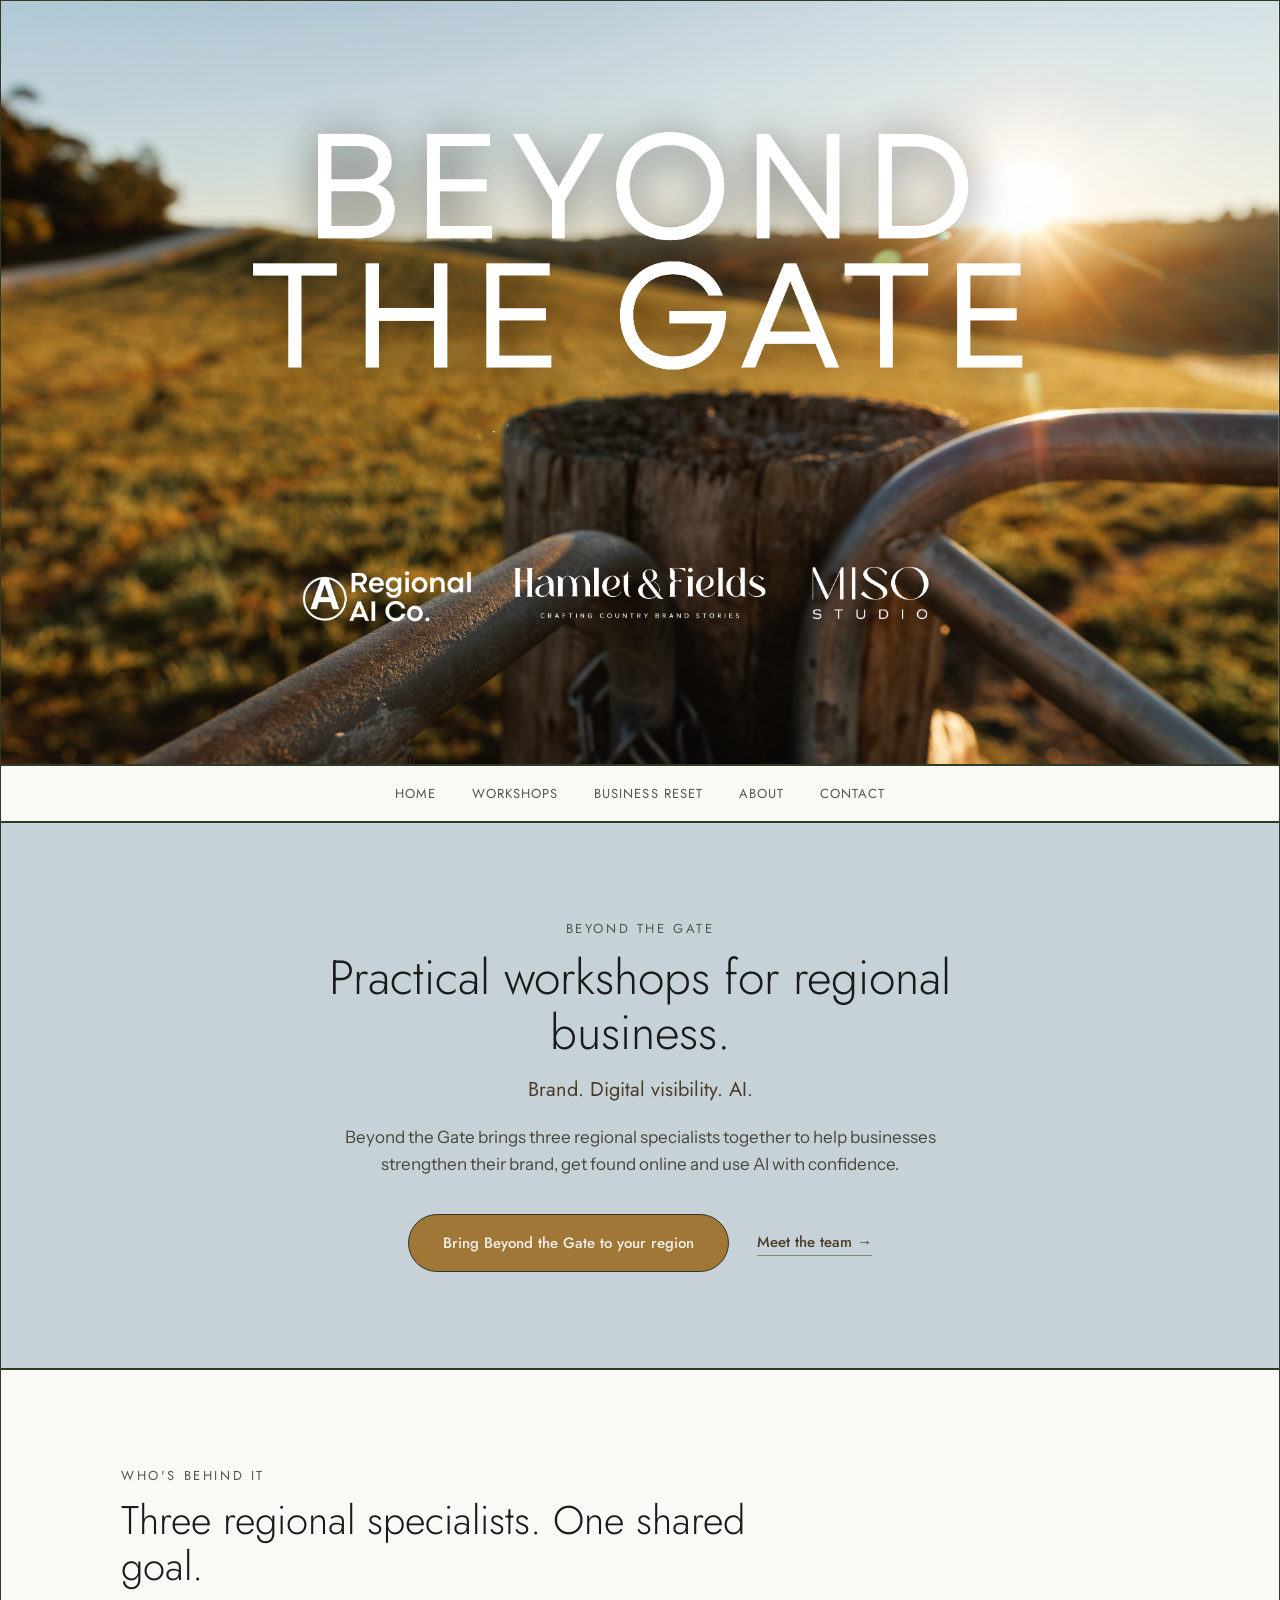
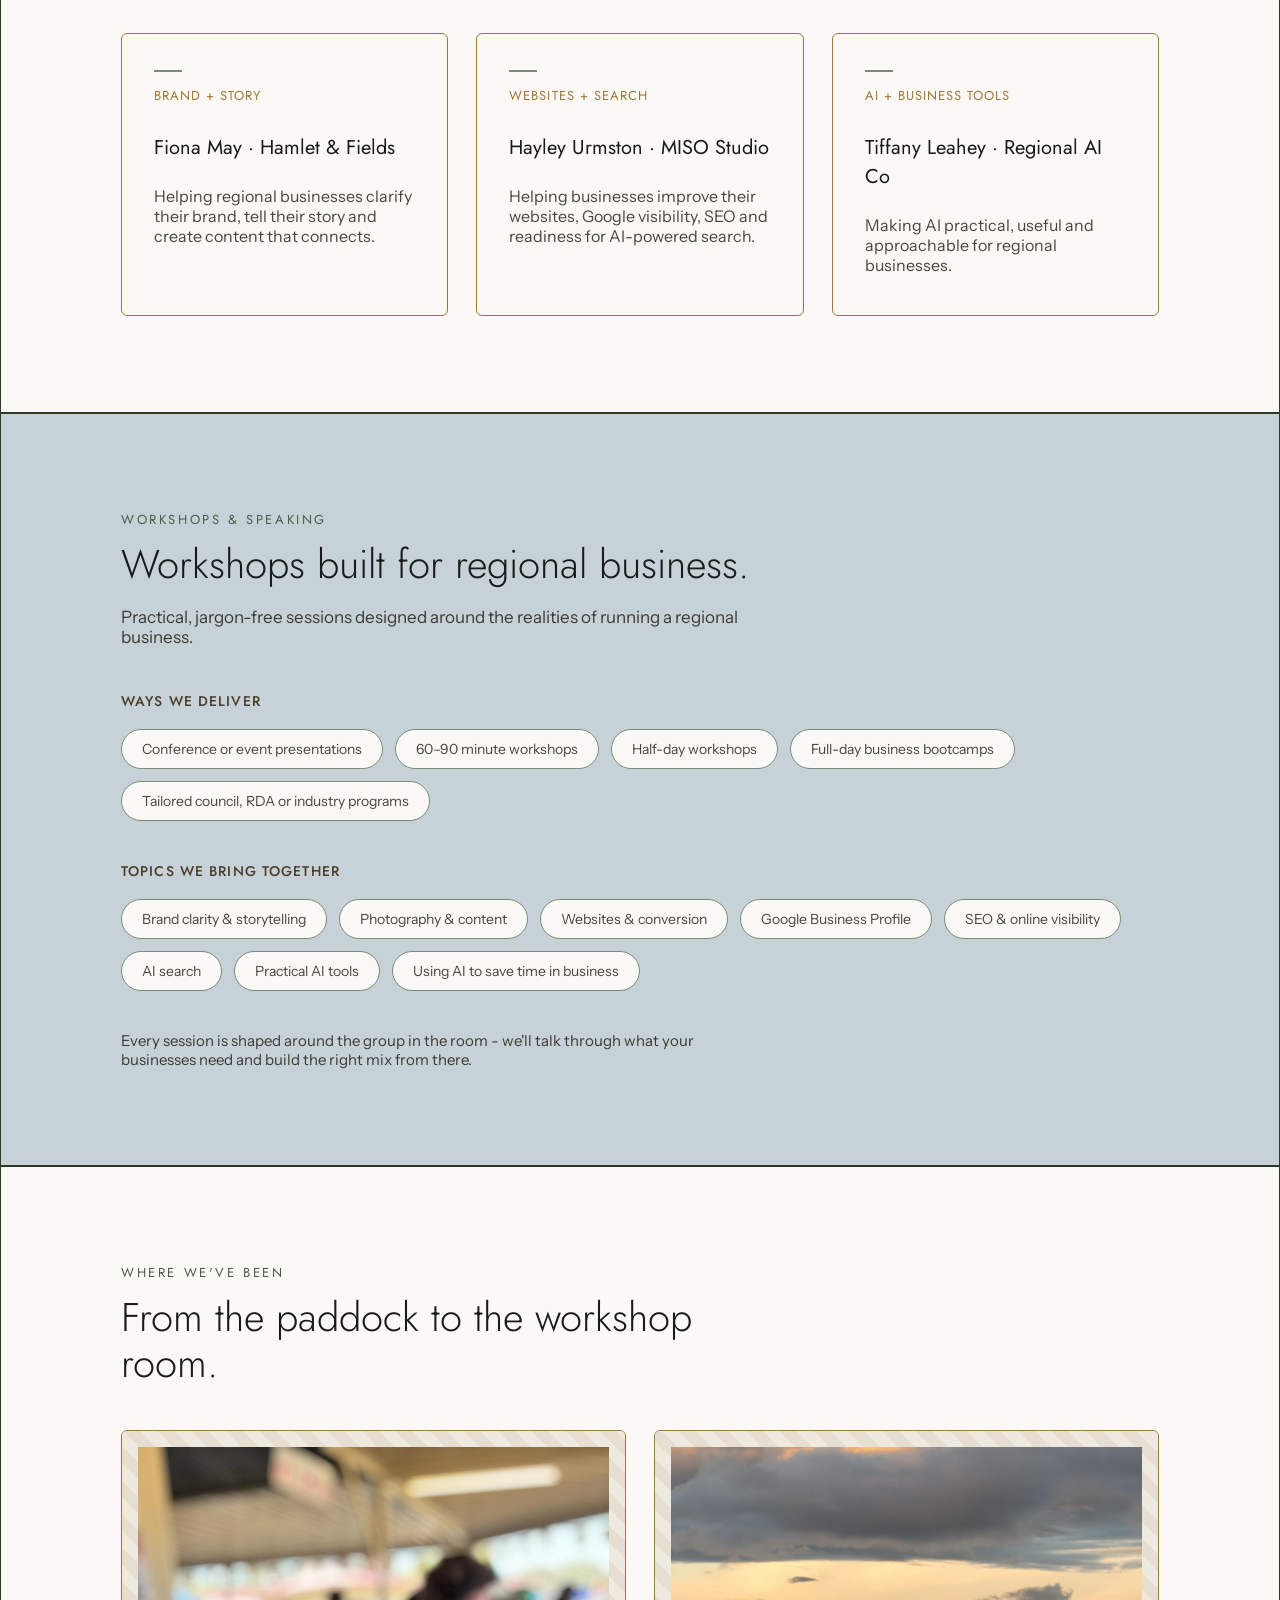
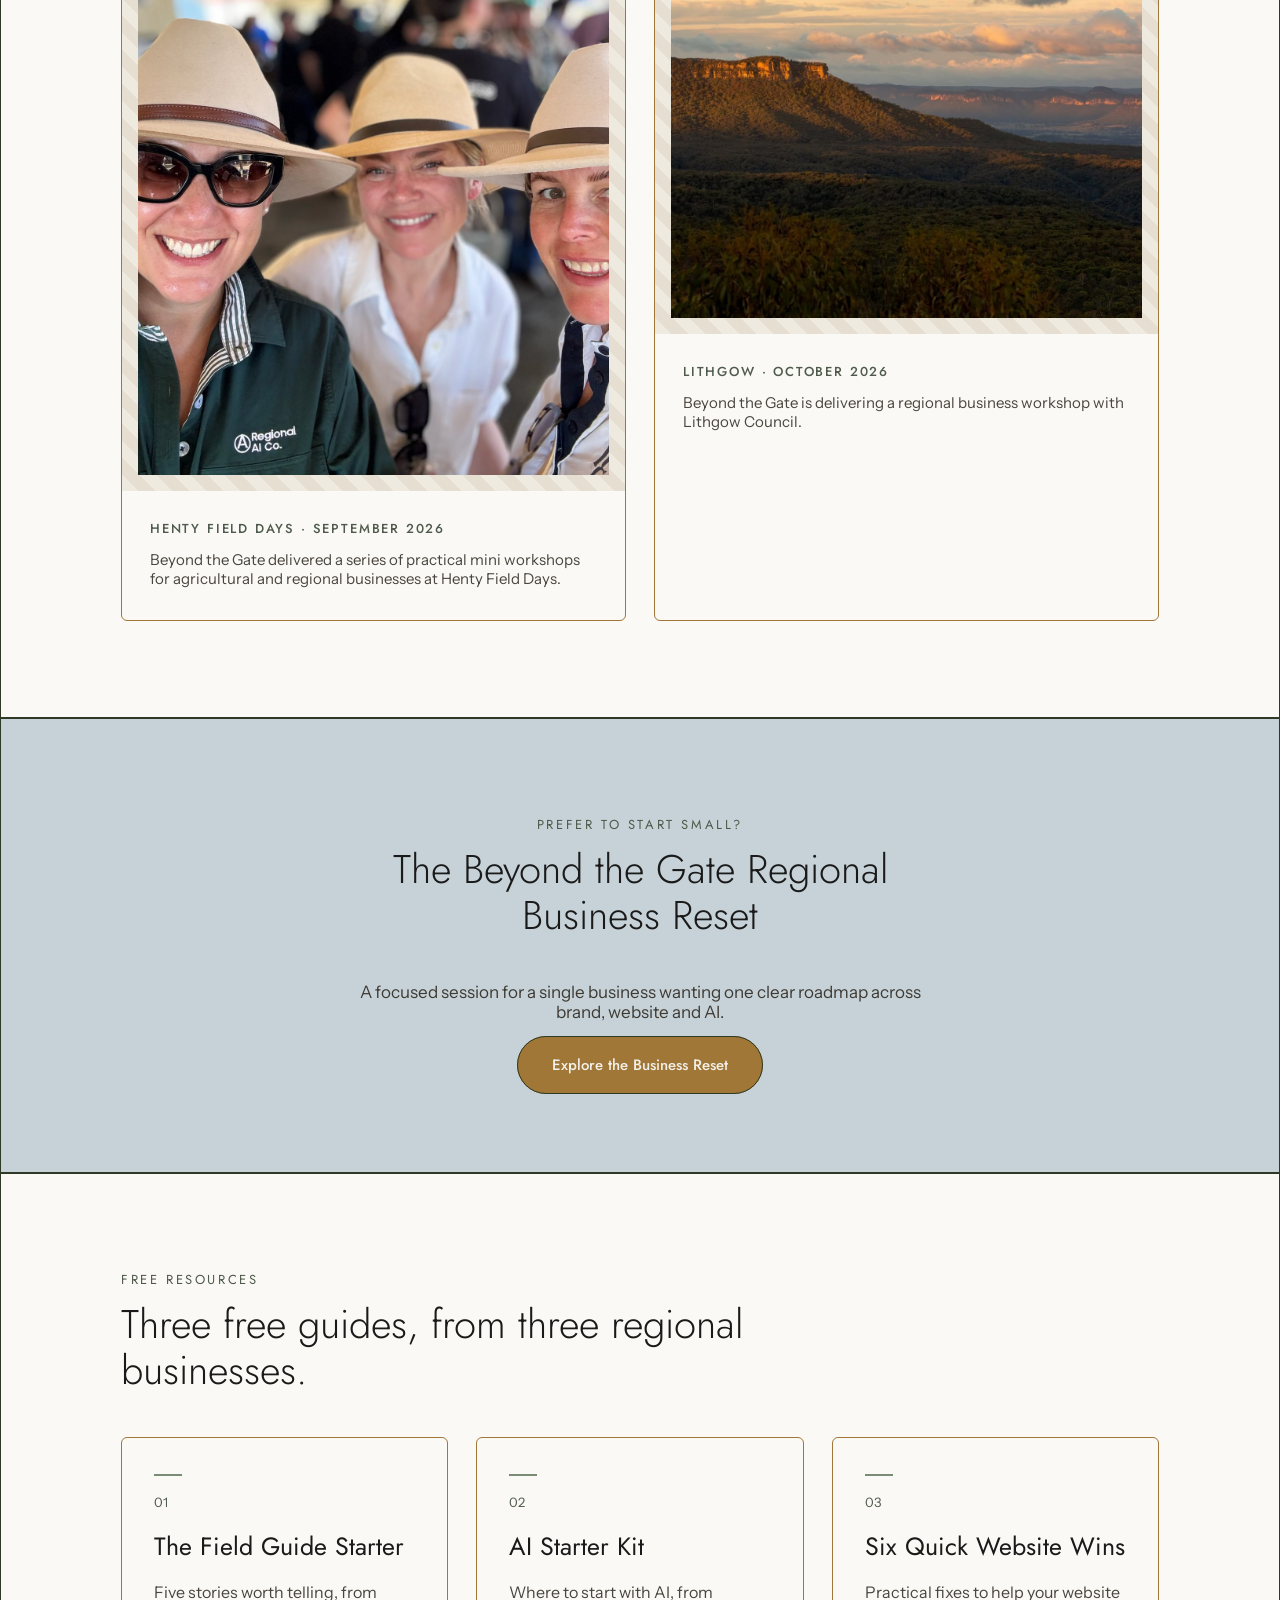
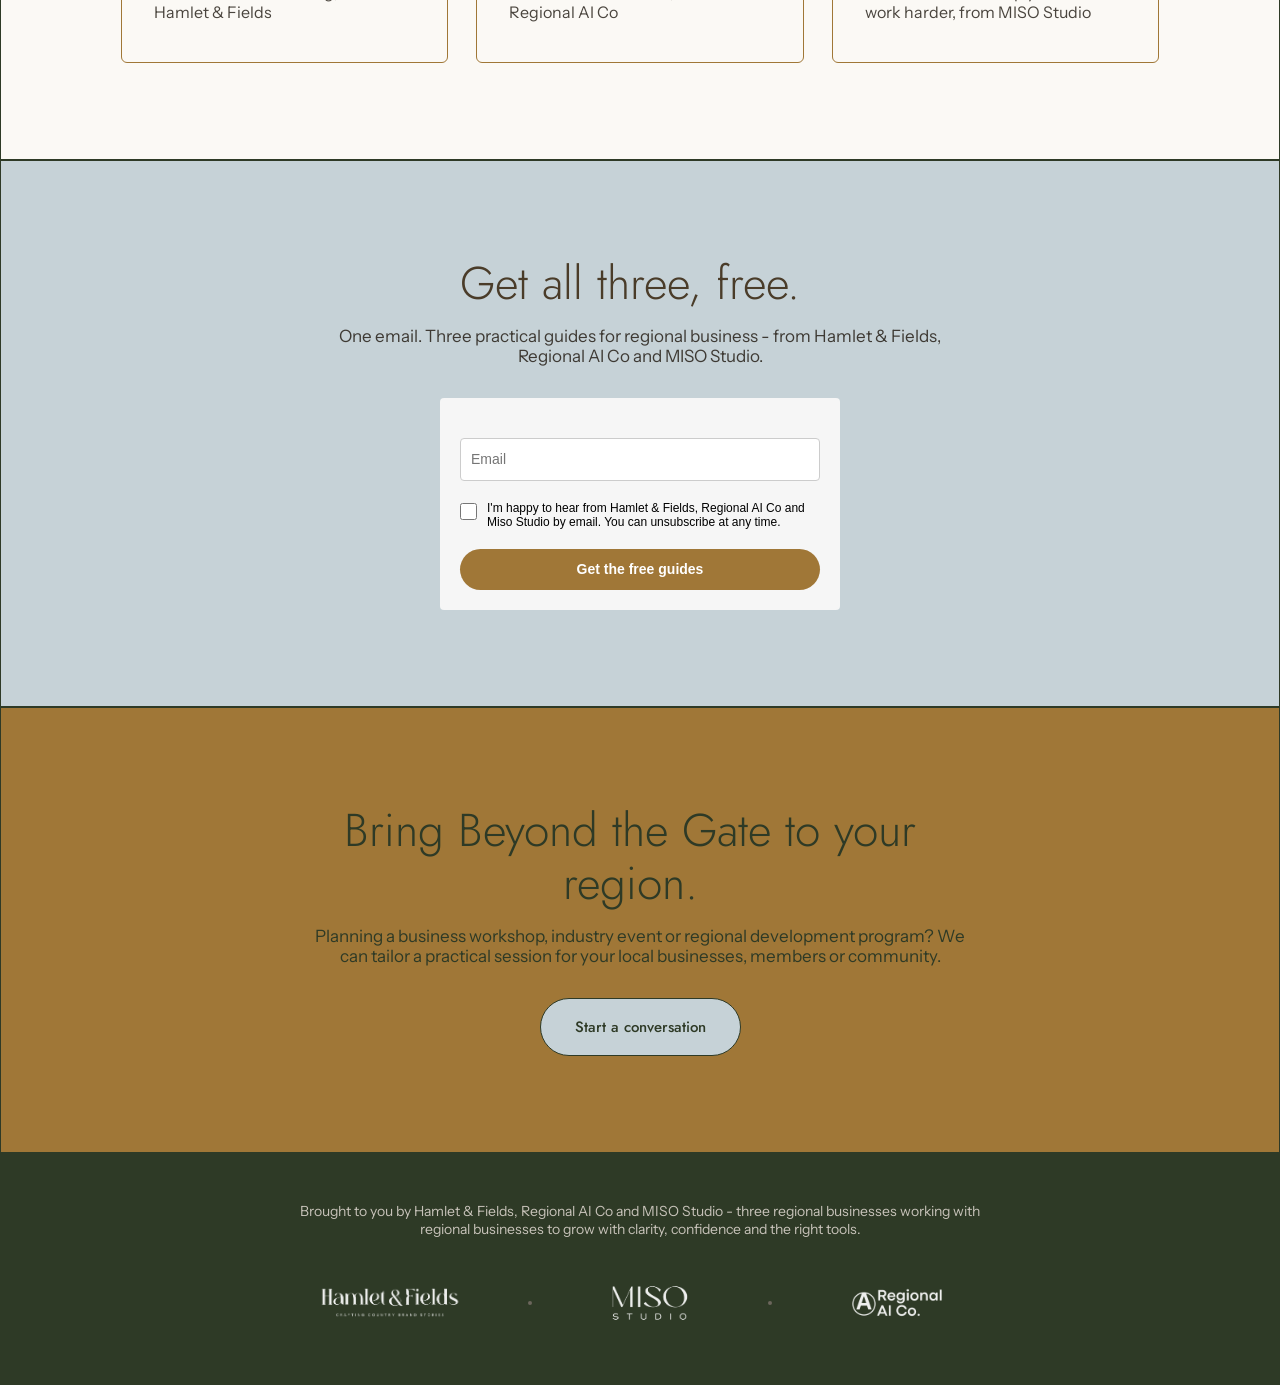
==== commit 986c3866: "Add favicon, clean URLs, Home nav, colour rhythm fixes, Lithgow photo - New BTG favicon (ochre bg, g" ====
--- a/index.html
+++ b/index.html
@@ -6,21 +6,27 @@
 <title>Beyond the Gate - Regional Business Workshops &amp; Speaking</title>
 <meta name="description" content="Practical workshops on brand, digital visibility and AI for regional business - from Hamlet & Fields, MISO Studio and Regional AI Co. Bring Beyond the Gate to your region.">
 <link rel="stylesheet" href="style.css">
+<link rel="icon" href="assets/favicon.ico" sizes="any">
+<link rel="icon" type="image/png" href="assets/favicon-32.png" sizes="32x32">
+<link rel="apple-touch-icon" href="assets/apple-touch-icon.png">
 </head>
 <body>
 
-  <section class="hero section">
-    <img src="assets/hero-beyond-the-gate.png" alt="Beyond the Gate - Hamlet & Fields, Regional AI Co and MISO Studio">
-  </section>
+  <a href="/">
+    <section class="hero section">
+      <img src="assets/hero-beyond-the-gate.png" alt="Beyond the Gate - Hamlet & Fields, Regional AI Co and MISO Studio">
+    </section>
+  </a>
 
   <nav class="mini-nav section">
+    <a href="/">Home</a>
     <a href="#workshops">Workshops</a>
-    <a href="business-reset.html">Business Reset</a>
+    <a href="/business-reset">Business Reset</a>
     <a href="#team">About</a>
     <a href="#contact">Contact</a>
   </nav>
 
-  <section class="section-pad section">
+  <section class="section-pad section" style="background:var(--cta-bg);">
     <div class="hero-copy">
       <div class="eyebrow">Beyond the Gate</div>
       <h1>Practical workshops for regional business.</h1>
@@ -103,7 +109,7 @@
         </div>
       </div>
       <div class="proof-card">
-        <div class="proof-image"><span>Photo coming soon</span></div>
+        <div class="proof-image"><img src="assets/lithgow.jpg" alt="Blue Mountains escarpment near Lithgow"></div>
         <div class="proof-body">
           <div class="biz-label">Lithgow &middot; October 2026</div>
           <p>Beyond the Gate is delivering a regional business workshop with Lithgow Council.</p>
@@ -116,7 +122,7 @@
     <div class="eyebrow" style="justify-content:center; display:flex;">Prefer to start small?</div>
     <h2 style="max-width:640px; margin-left:auto; margin-right:auto;">The Beyond the Gate Regional Business Reset</h2>
     <p style="font-size:17px; color:var(--text-body-alt); max-width:600px; margin:0 auto 32px auto;">A focused session for a single business wanting one clear roadmap across brand, website and AI.</p>
-    <a class="btn-ochre" href="business-reset.html">Explore the Business Reset</a>
+    <a class="btn-ochre" href="/business-reset">Explore the Business Reset</a>
   </section>
 
   <section class="section-pad section">
@@ -275,9 +281,9 @@
       <script>
         function ml_webform_success_45639602() {
           try {
-            window.top.location.href = 'https://beyondthegate.au/thank-you.html';
+            window.top.location.href = 'https://beyondthegate.au/thank-you';
           } catch (e) {
-            window.location.href = 'https://beyondthegate.au/thank-you.html';
+            window.location.href = 'https://beyondthegate.au/thank-you';
           }
         }
       </script>
@@ -287,11 +293,11 @@
     </div>
   </section>
 
-  <section id="contact" class="capture section" style="background:var(--dark-brown);">
+  <section id="contact" class="capture section" style="background:var(--ochre);">
     <div class="capture-inner">
-      <h2 style="color:var(--footer-heading);">Bring Beyond the Gate to your region.</h2>
-      <p style="color:var(--footer-body);">Planning a business workshop, industry event or regional development program? We can tailor a practical session for your local businesses, members or community.</p>
-      <a class="btn-ochre" href="mailto:hayley@miso-studio.au?subject=Beyond%20the%20Gate%20-%20Workshop%20Enquiry">Start a conversation</a>
+      <h2 style="color:var(--green);">Bring Beyond the Gate to your region.</h2>
+      <p style="color:var(--green);">Planning a business workshop, industry event or regional development program? We can tailor a practical session for your local businesses, members or community.</p>
+      <a class="btn-blue" href="mailto:hayley@miso-studio.au?subject=Beyond%20the%20Gate%20-%20Workshop%20Enquiry">Start a conversation</a>
     </div>
   </section>
 
--- a/style.css
+++ b/style.css
@@ -158,6 +158,20 @@
   padding-bottom: 2px;
 }
 .link-arrow:hover { color: var(--ochre); }
+.btn-blue {
+  background: var(--cta-bg);
+  border: 1px solid var(--green);
+  border-radius: 999px;
+  color: var(--green);
+  font-family: 'Jost', sans-serif;
+  font-weight: 500;
+  font-size: 15px;
+  padding: 17px 34px;
+  cursor: pointer;
+  white-space: nowrap;
+  display: inline-block;
+}
+.btn-blue:hover { background: #B4C1C7; }
 
 /* ---------- EMAIL CAPTURE / CTA BLOCKS ---------- */
 .capture {
@@ -470,7 +484,7 @@
   .section h2 { font-size: 30px; }
   .capture h2 { font-size: 32px; }
   .form-row { flex-direction: column; }
-  .btn-ochre { width: 100%; padding: 18px 20px; }
+  .btn-ochre, .btn-blue { width: 100%; padding: 18px 20px; }
   .thankyou-content h1 { font-size: 34px; }
   .guide-card, .download-card { padding: 26px 24px; }
   .guide-card h3 { font-size: 21px; }
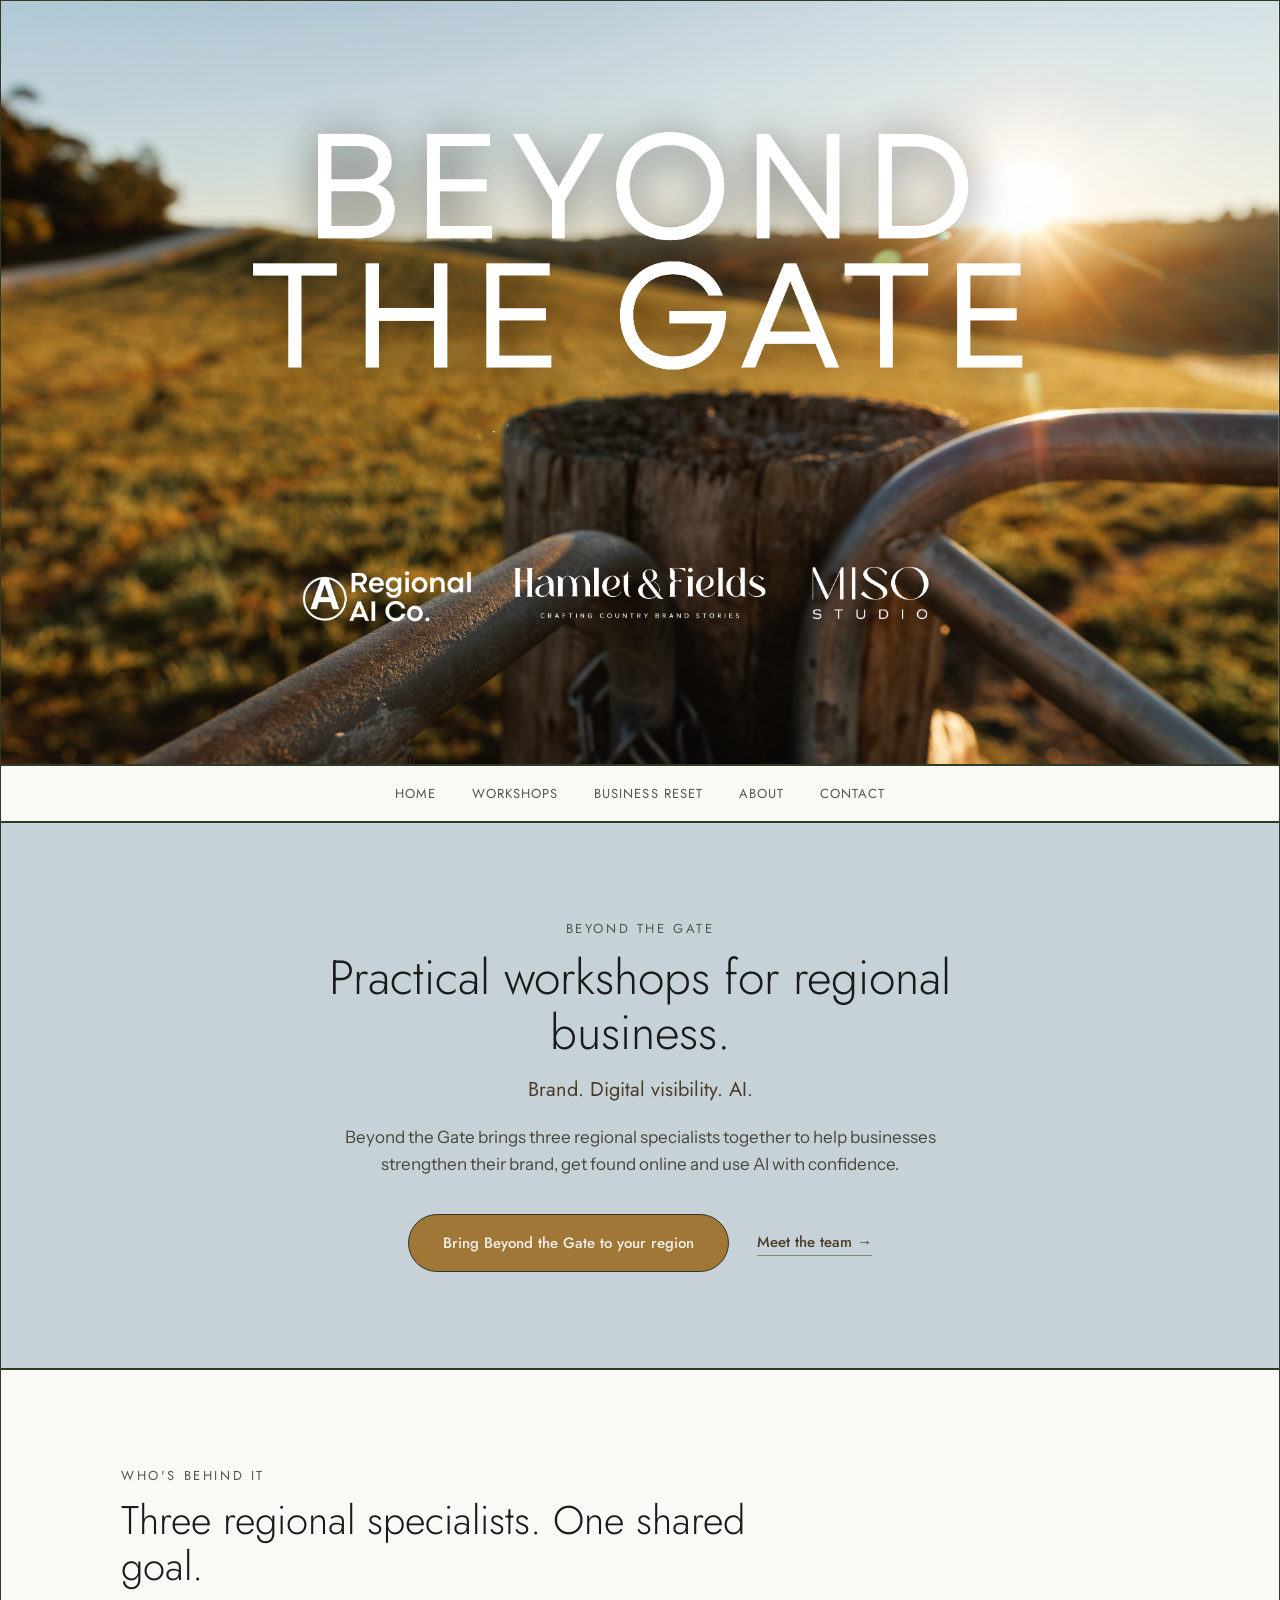
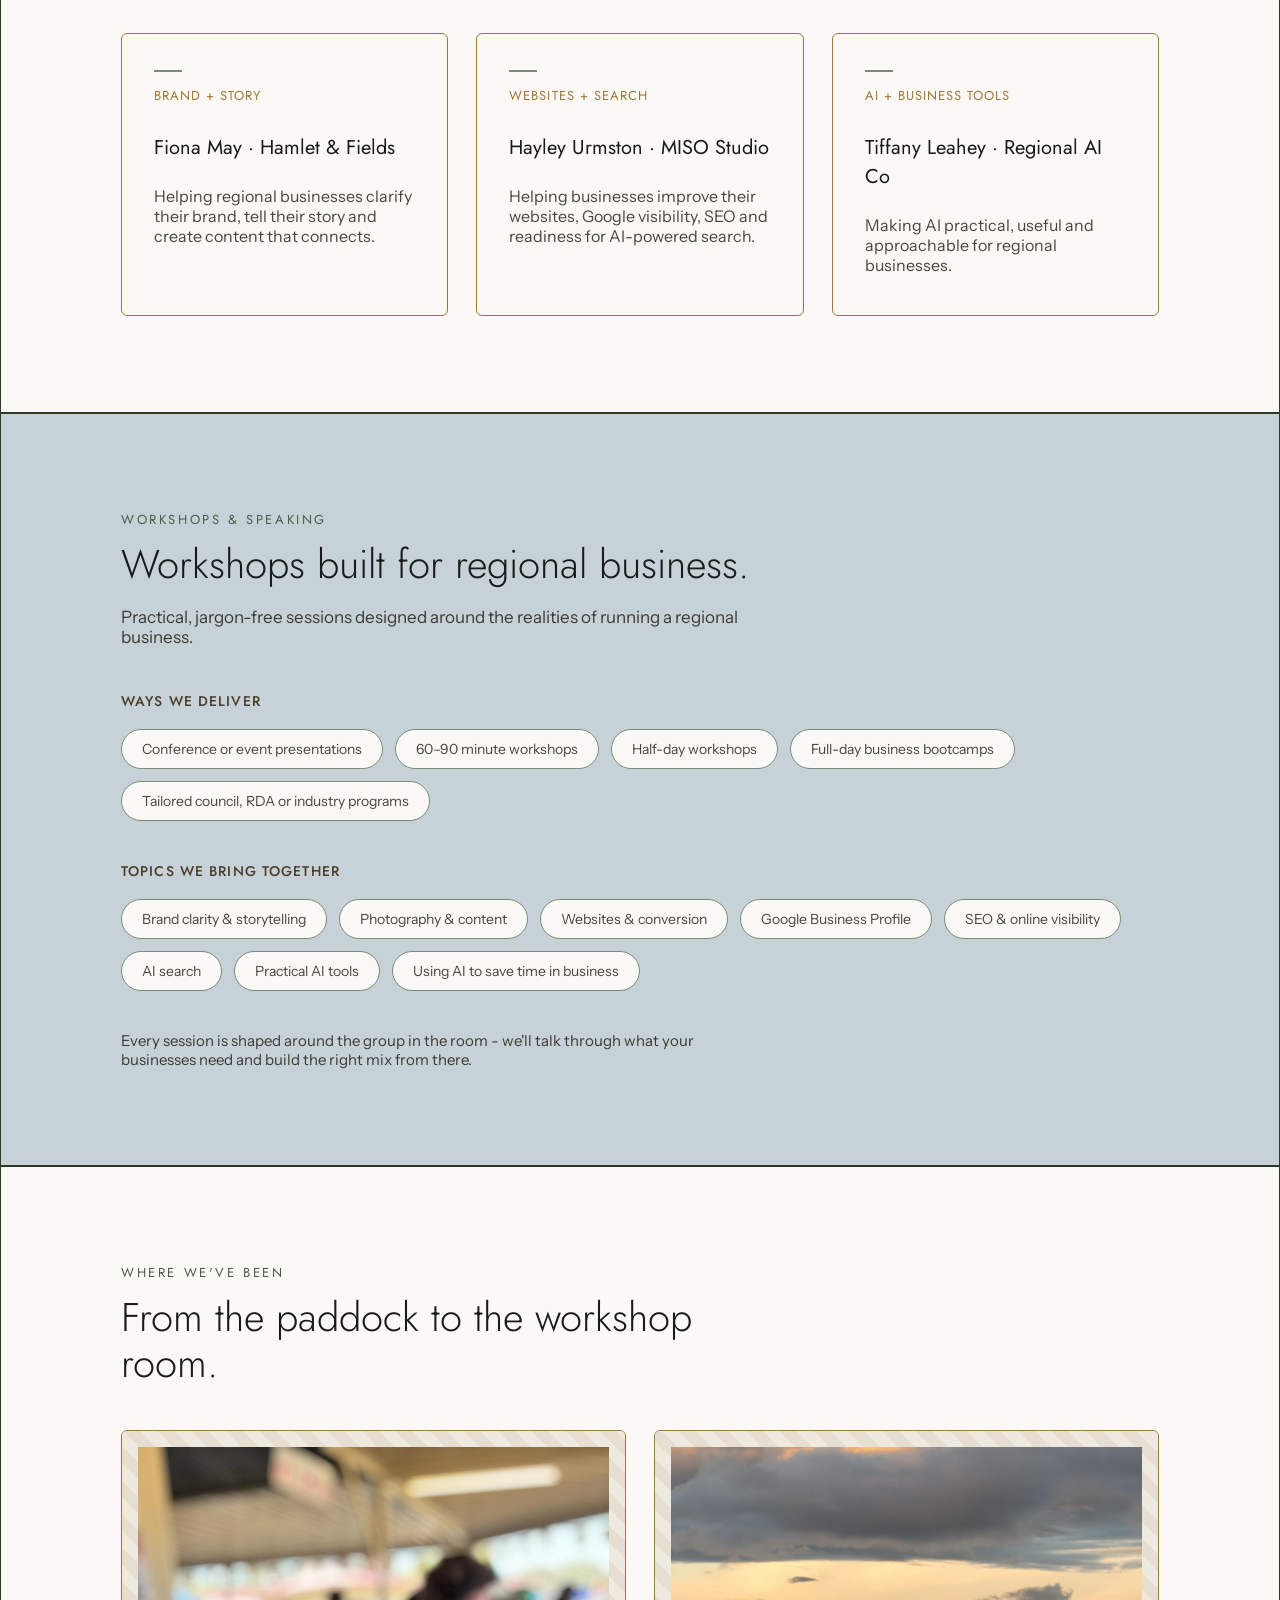
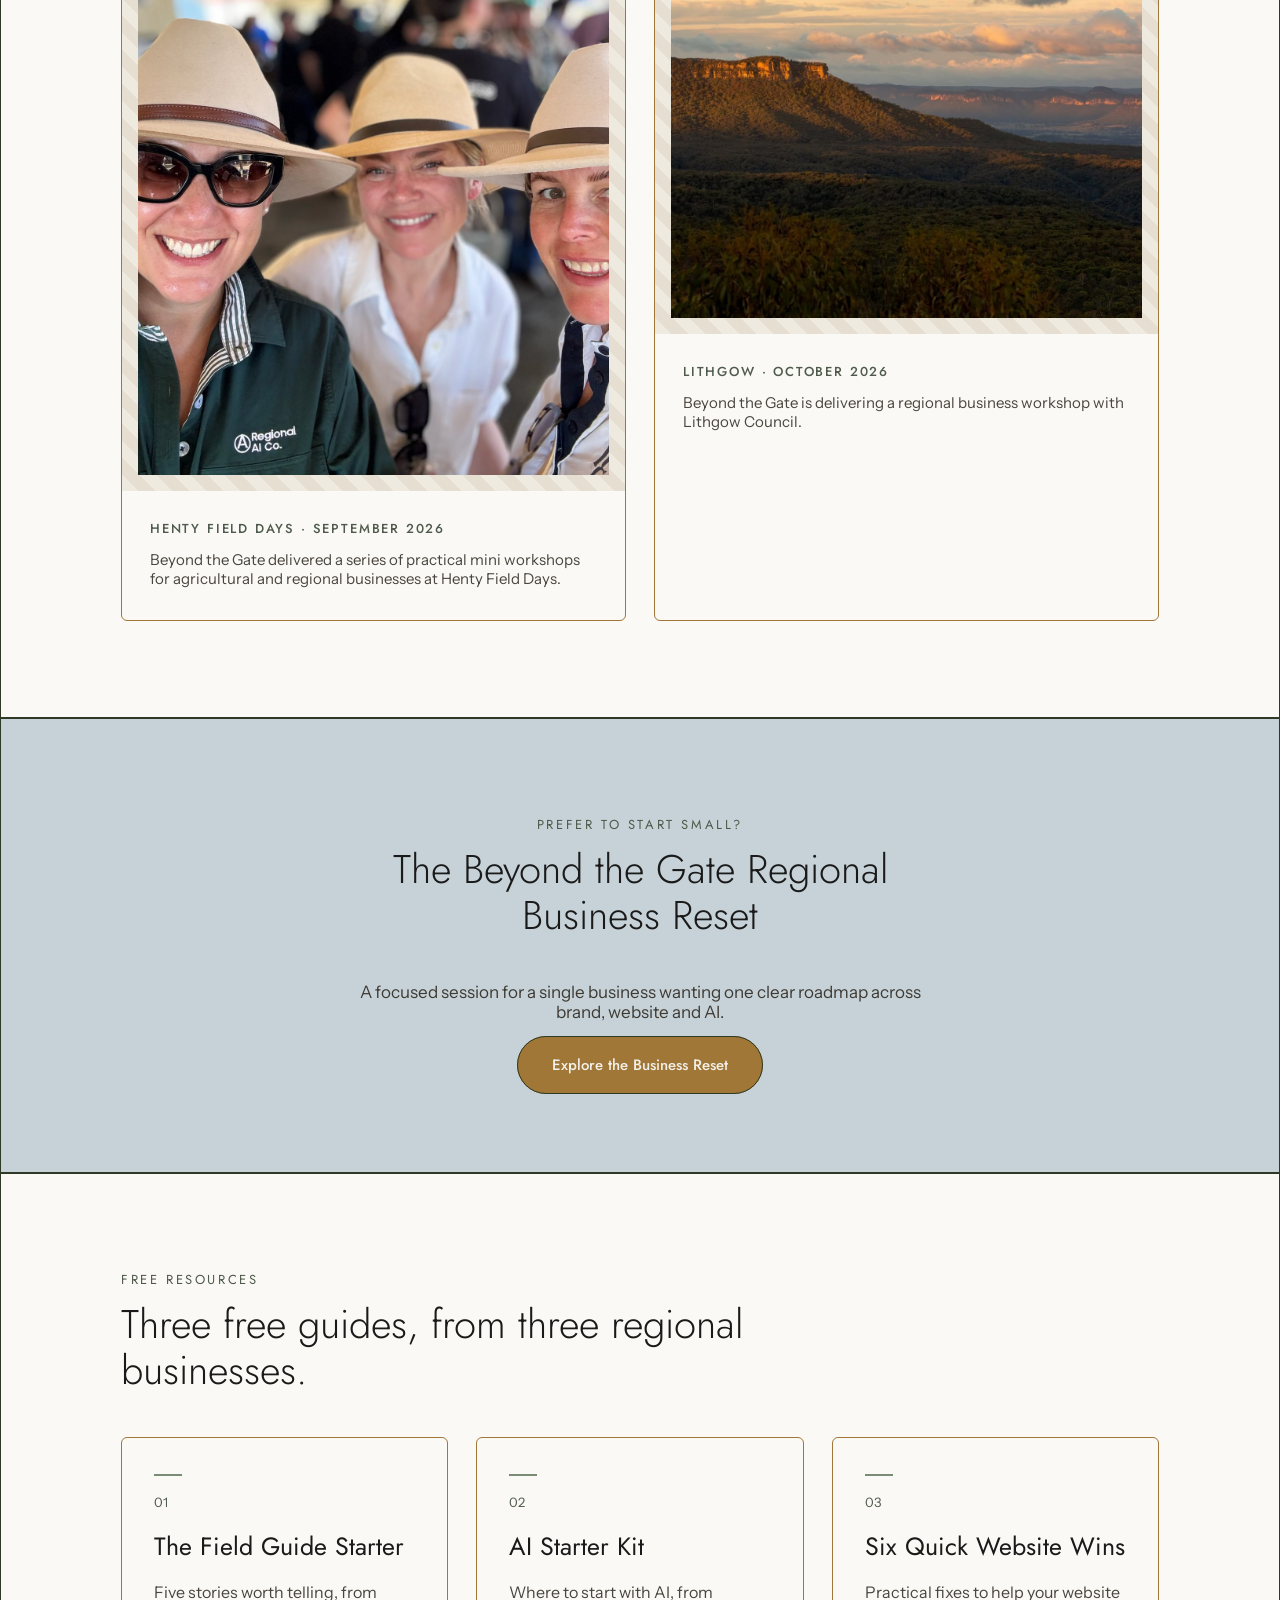
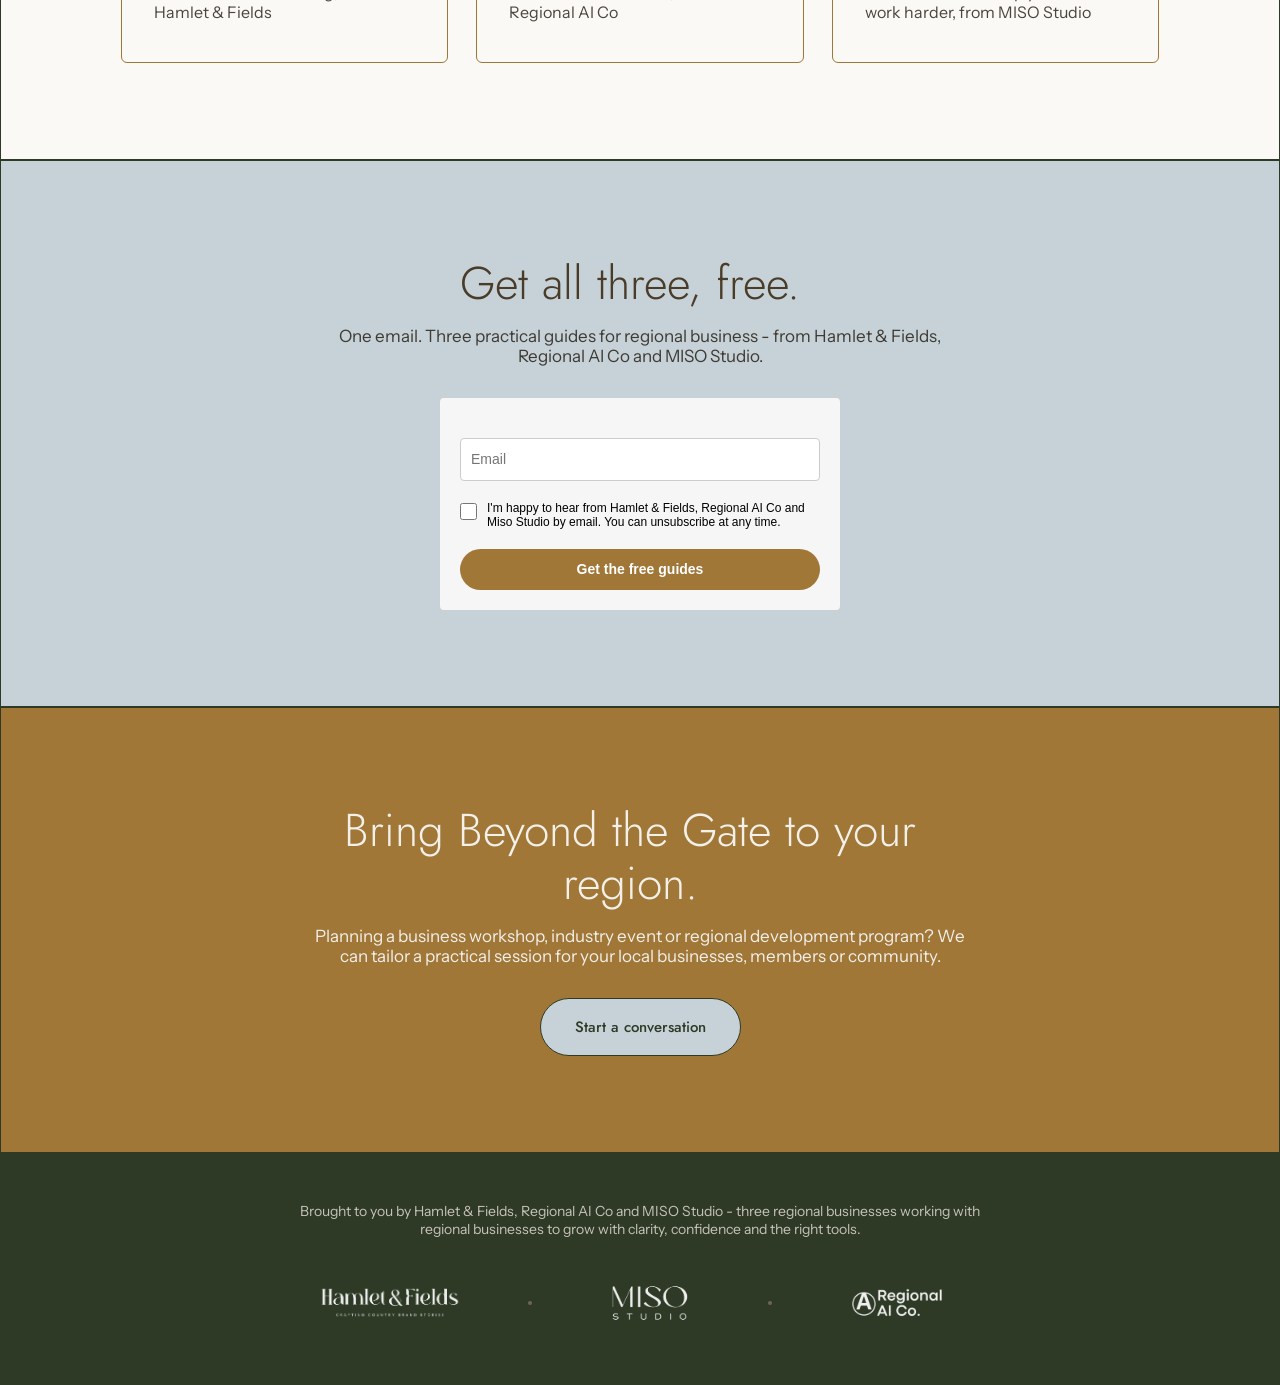
==== commit c68597de: "Fix proof-card image sizing and soften contact CTA text colour - Henty and Lithgow proof images now " ====
--- a/index.html
+++ b/index.html
@@ -295,8 +295,8 @@
 
   <section id="contact" class="capture section" style="background:var(--ochre);">
     <div class="capture-inner">
-      <h2 style="color:var(--green);">Bring Beyond the Gate to your region.</h2>
-      <p style="color:var(--green);">Planning a business workshop, industry event or regional development program? We can tailor a practical session for your local businesses, members or community.</p>
+      <h2 style="color:var(--footer-heading);">Bring Beyond the Gate to your region.</h2>
+      <p style="color:var(--footer-heading);">Planning a business workshop, industry event or regional development program? We can tailor a practical session for your local businesses, members or community.</p>
       <a class="btn-blue" href="mailto:hayley@miso-studio.au?subject=Beyond%20the%20Gate%20-%20Workshop%20Enquiry">Start a conversation</a>
     </div>
   </section>
--- a/style.css
+++ b/style.css
@@ -429,7 +429,8 @@
   flex-direction: column;
 }
 .proof-image {
-  aspect-ratio: 4 / 3;
+  aspect-ratio: 1 / 1;
+  flex-shrink: 0;
   background: repeating-linear-gradient(45deg, #EFEAE0, #EFEAE0 12px, #E6DFD1 12px, #E6DFD1 24px);
   display: flex;
   align-items: center;
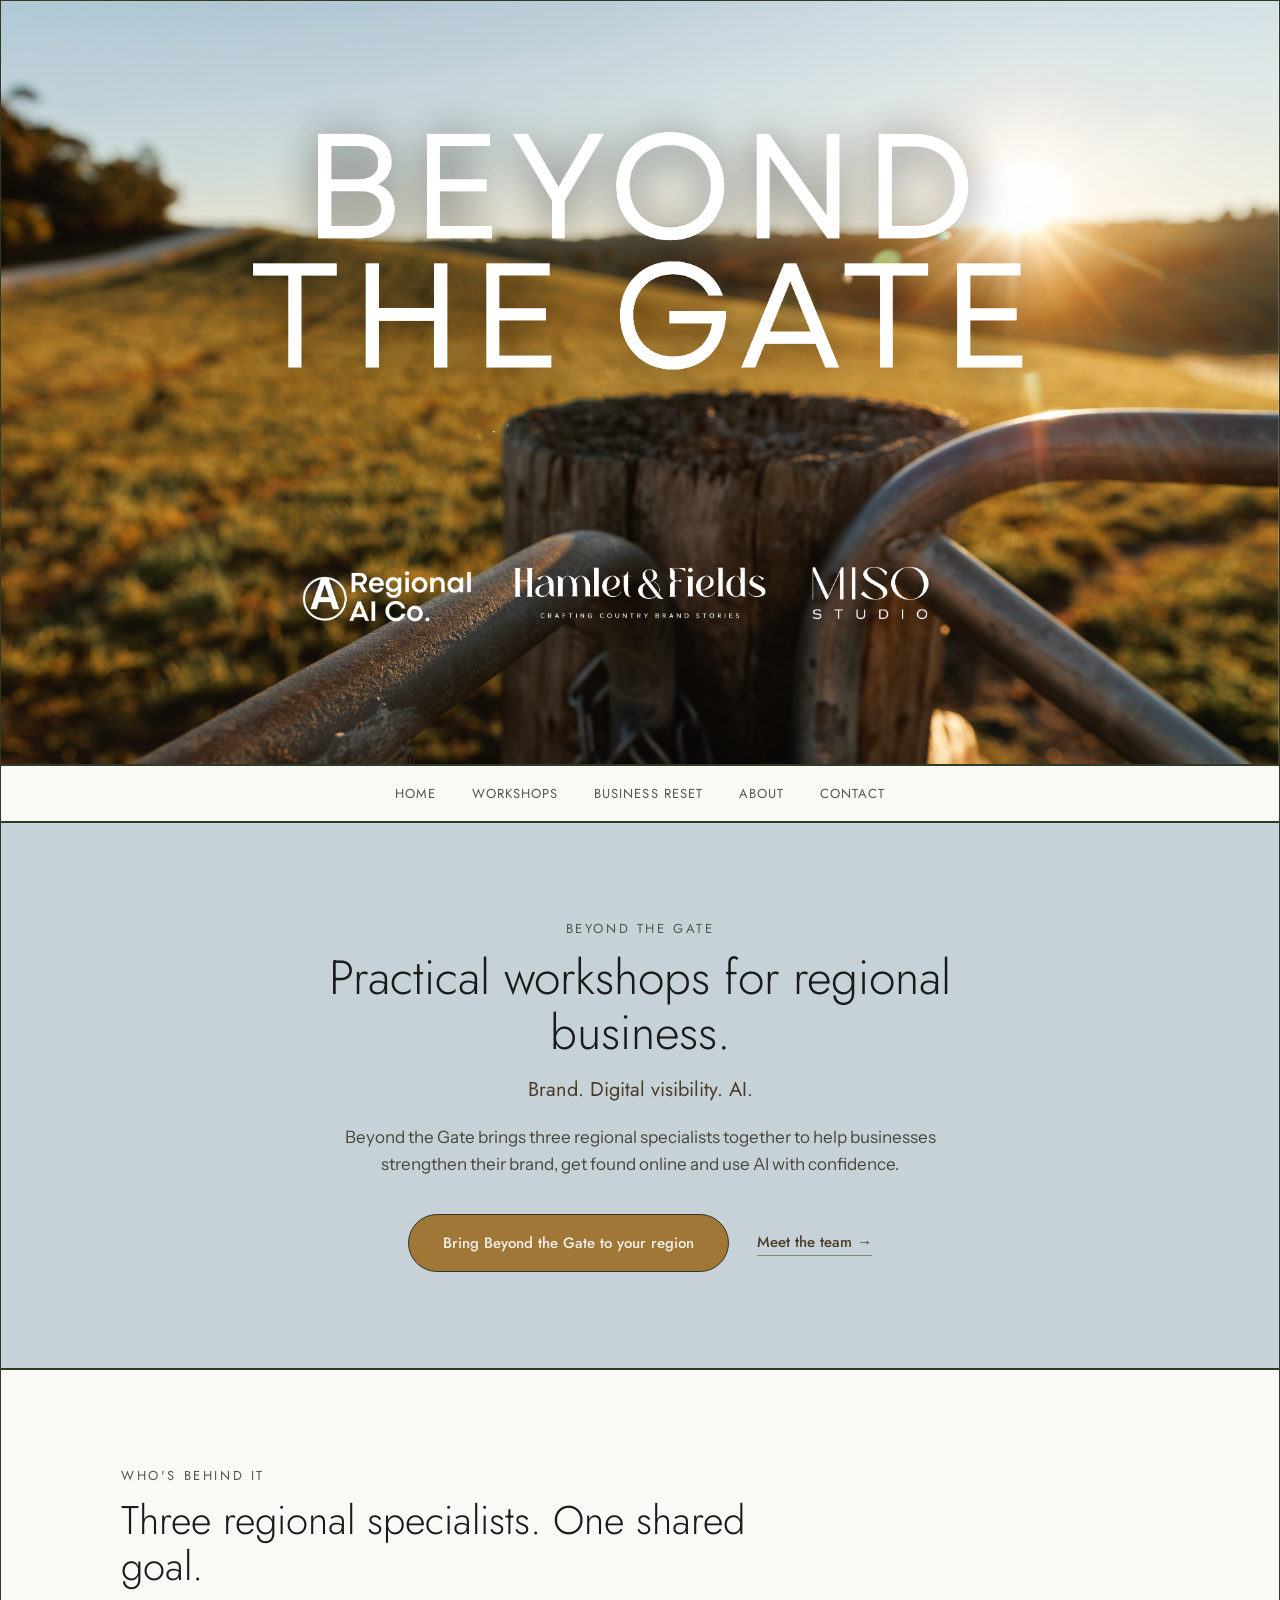
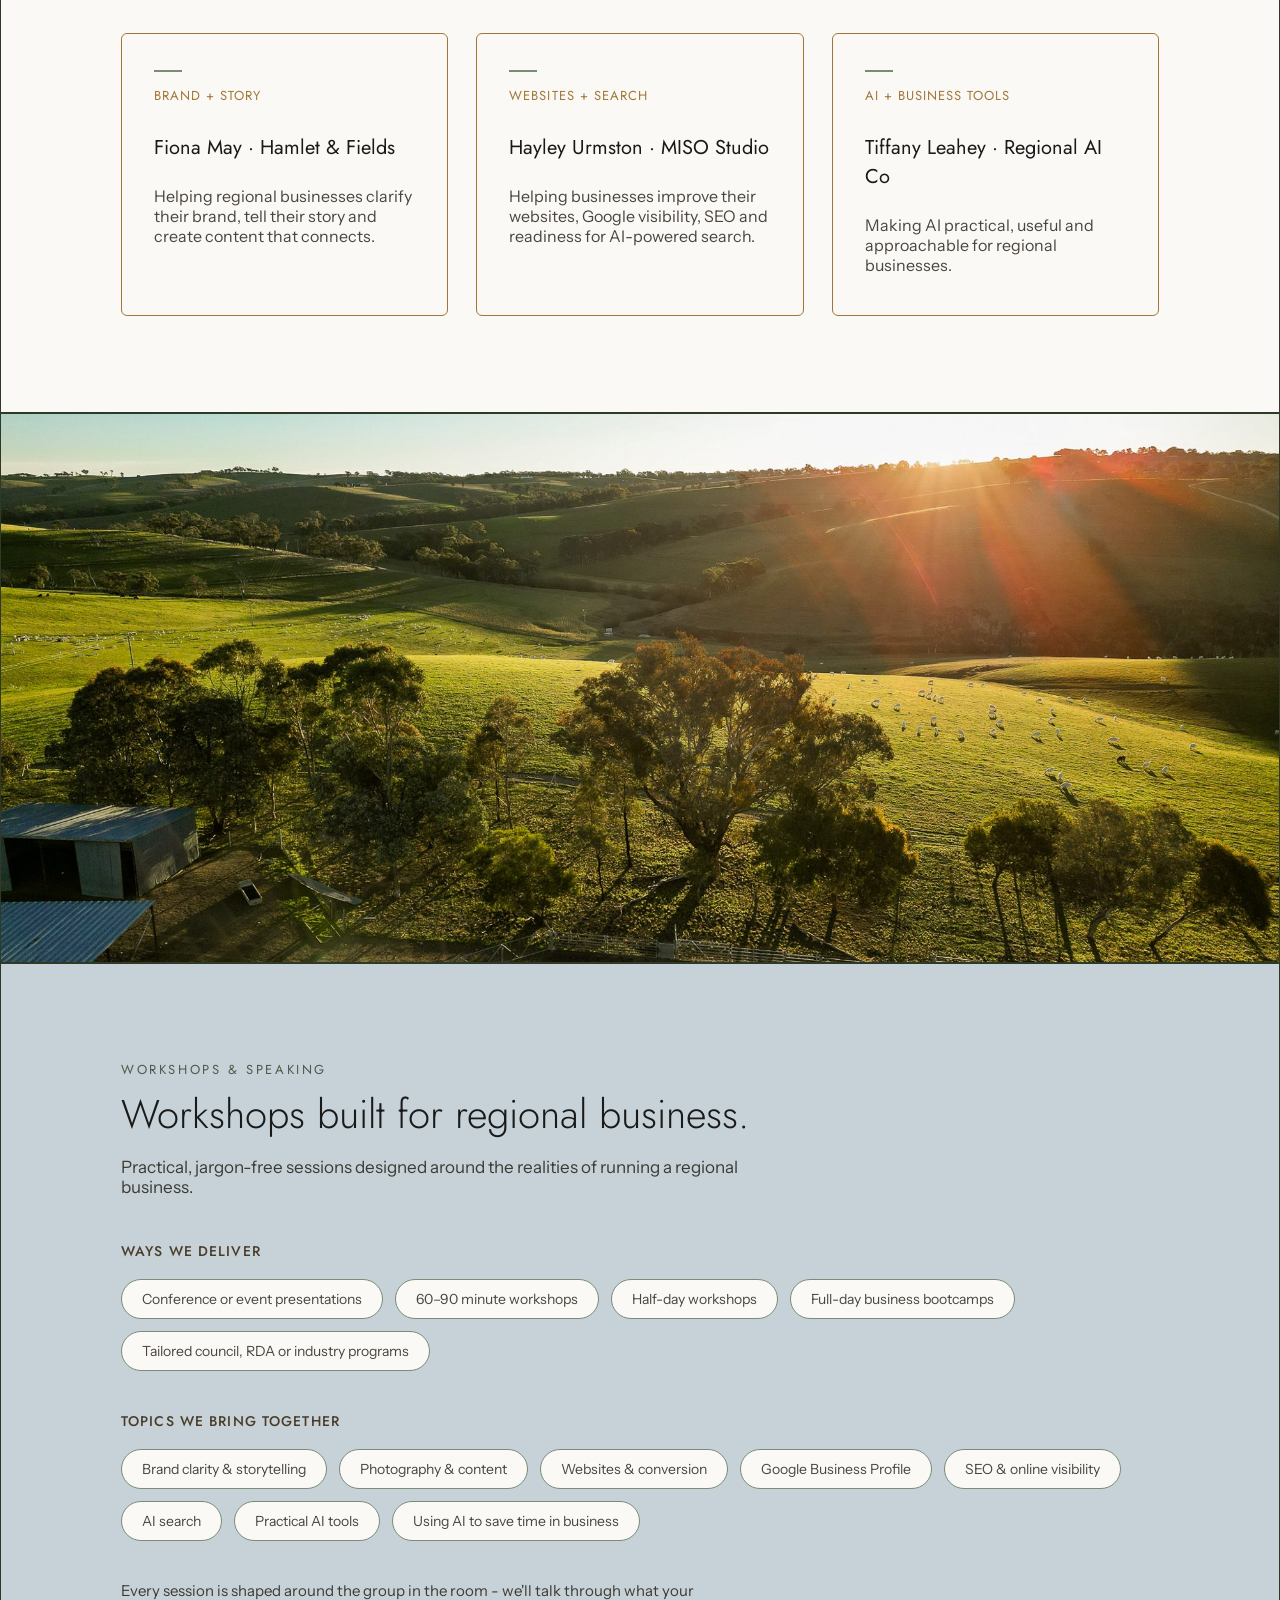
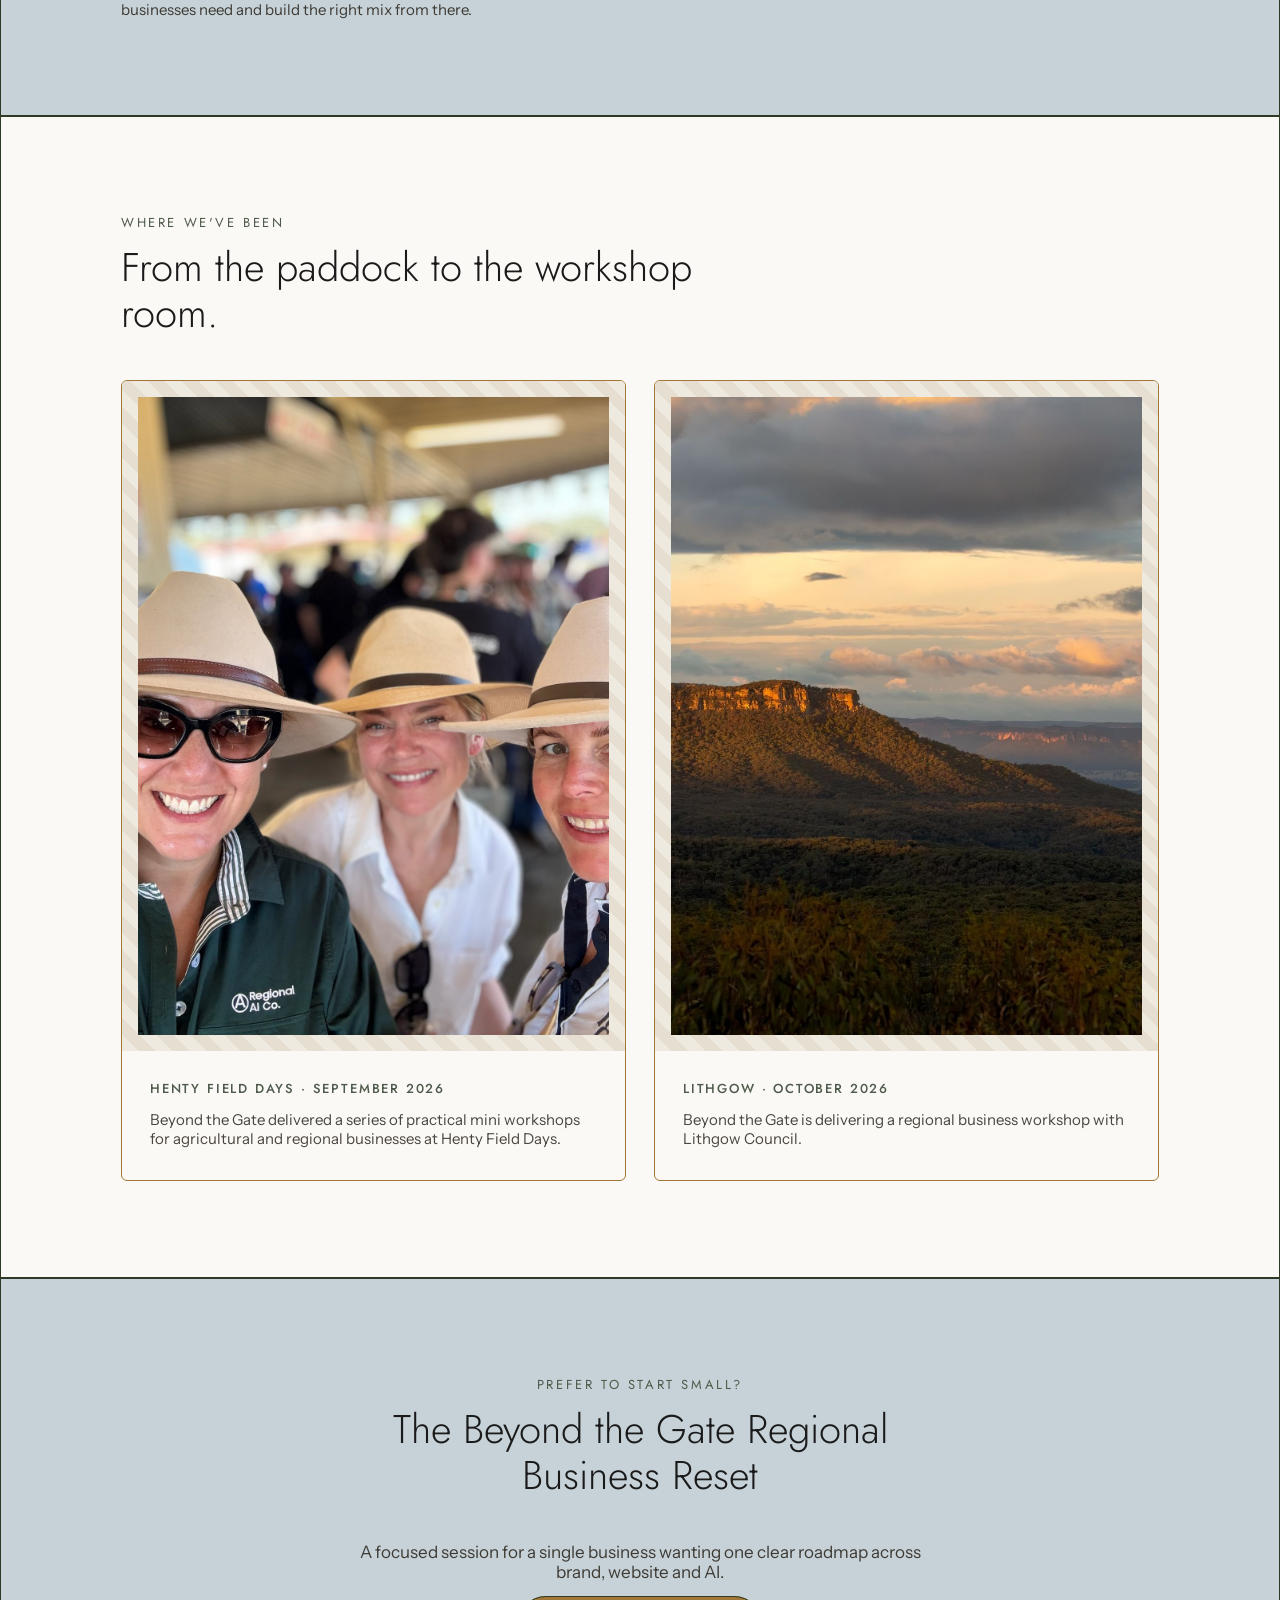
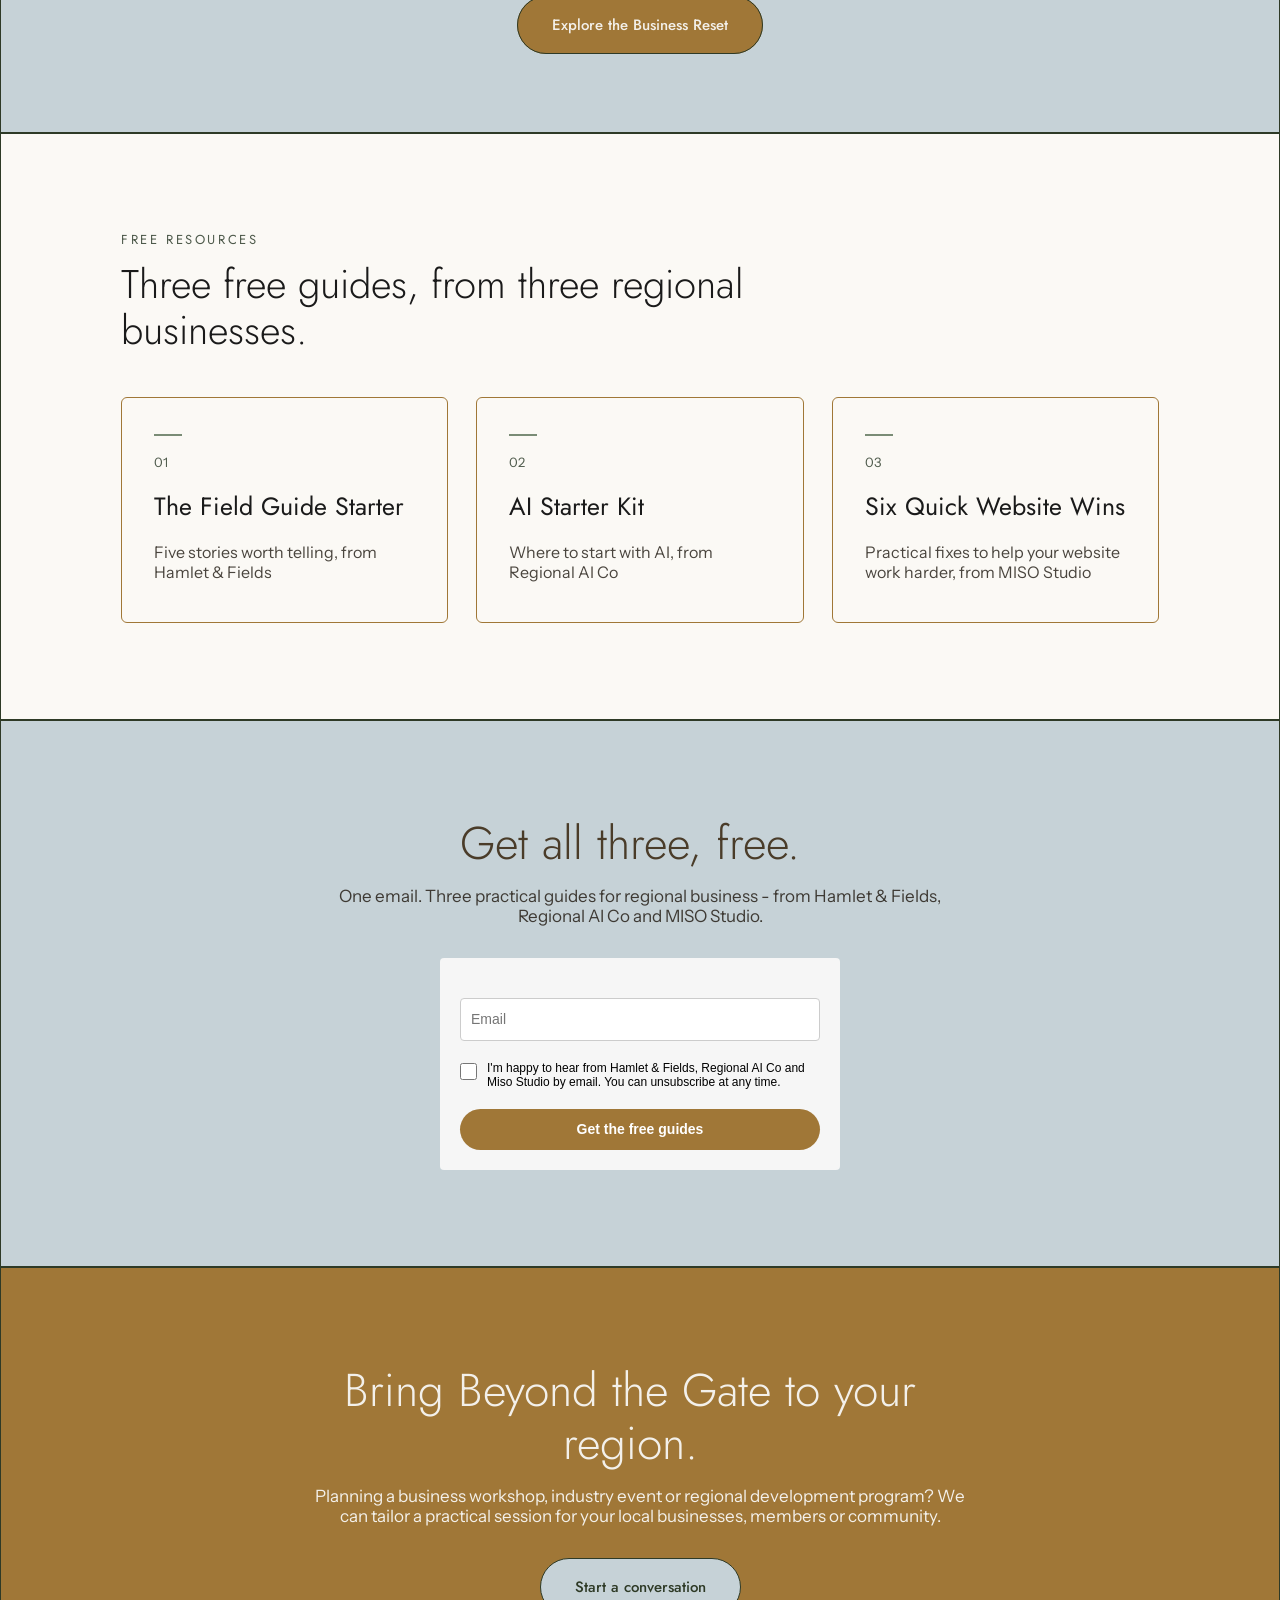
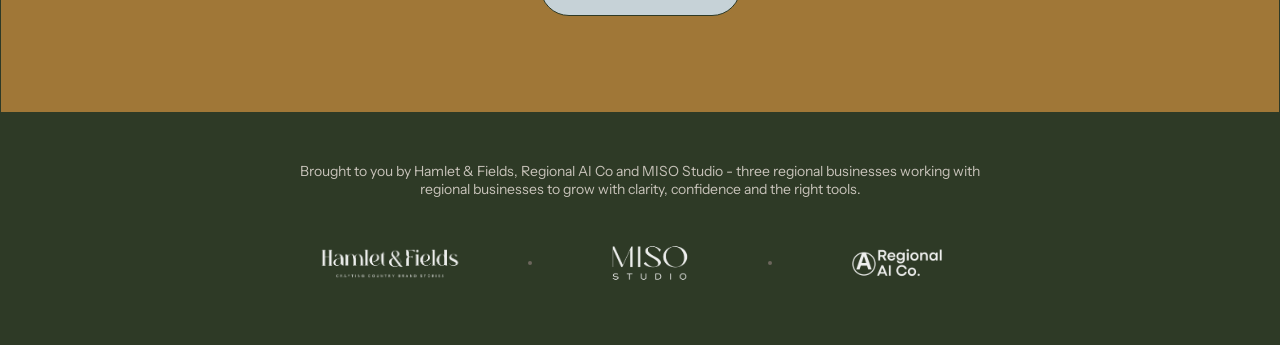
==== commit fba591dd: "Equal portrait proof photos and add farm photo band - Proof images now sit in a locked 3:4 portrait " ====
--- a/index.html
+++ b/index.html
@@ -64,6 +64,10 @@
     </div>
   </section>
 
+  <div class="photo-band section">
+    <img src="assets/farm-sunrise.jpg" alt="Sunrise over rolling green farmland and a sheep yard in regional NSW">
+  </div>
+
   <section id="workshops" class="section-pad section" style="background:var(--cta-bg);">
     <div class="eyebrow">Workshops &amp; speaking</div>
     <h2>Workshops built for regional business.</h2>
@@ -109,7 +113,7 @@
         </div>
       </div>
       <div class="proof-card">
-        <div class="proof-image"><img src="assets/lithgow.jpg" alt="Blue Mountains escarpment near Lithgow"></div>
+        <div class="proof-image"><img src="assets/lithgow.jpg" alt="Blue Mountains escarpment near Lithgow" style="object-position: 15% center;"></div>
         <div class="proof-body">
           <div class="biz-label">Lithgow &middot; October 2026</div>
           <p>Beyond the Gate is delivering a regional business workshop with Lithgow Council.</p>
--- a/style.css
+++ b/style.css
@@ -429,7 +429,7 @@
   flex-direction: column;
 }
 .proof-image {
-  aspect-ratio: 1 / 1;
+  aspect-ratio: 3 / 4;
   flex-shrink: 0;
   background: repeating-linear-gradient(45deg, #EFEAE0, #EFEAE0 12px, #E6DFD1 12px, #E6DFD1 24px);
   display: flex;
@@ -444,12 +444,26 @@
   text-transform: uppercase;
   color: var(--text-label);
 }
+.proof-image { position: relative; overflow: hidden; }
 .proof-image img {
+  position: absolute;
+  top: 16px;
+  left: 16px;
+  width: calc(100% - 32px);
+  height: calc(100% - 32px);
+  object-fit: cover;
+  object-position: center 30%;
+  display: block;
+}
+
+/* ---------- FULL-WIDTH PHOTO BAND ---------- */
+.photo-band { line-height: 0; }
+.photo-band img {
+  display: block;
   width: 100%;
-  height: 100%;
+  aspect-ratio: 21 / 9;
   object-fit: cover;
-  object-position: center 25%;
-  display: block;
+  object-position: center 55%;
 }
 .proof-body {
   padding: 28px 28px 32px;
@@ -497,6 +511,7 @@
   .logo-miso { height: 48px; }
   .mini-nav { gap: 18px 22px; }
   .workshop-lede { margin-top: 0; }
+  .photo-band img { aspect-ratio: 4 / 3; }
   .hero-copy h1 { font-size: 30px; }
   .hero-copy .subhead { font-size: 17px; }
   .hero-copy .body-text { font-size: 16px; }
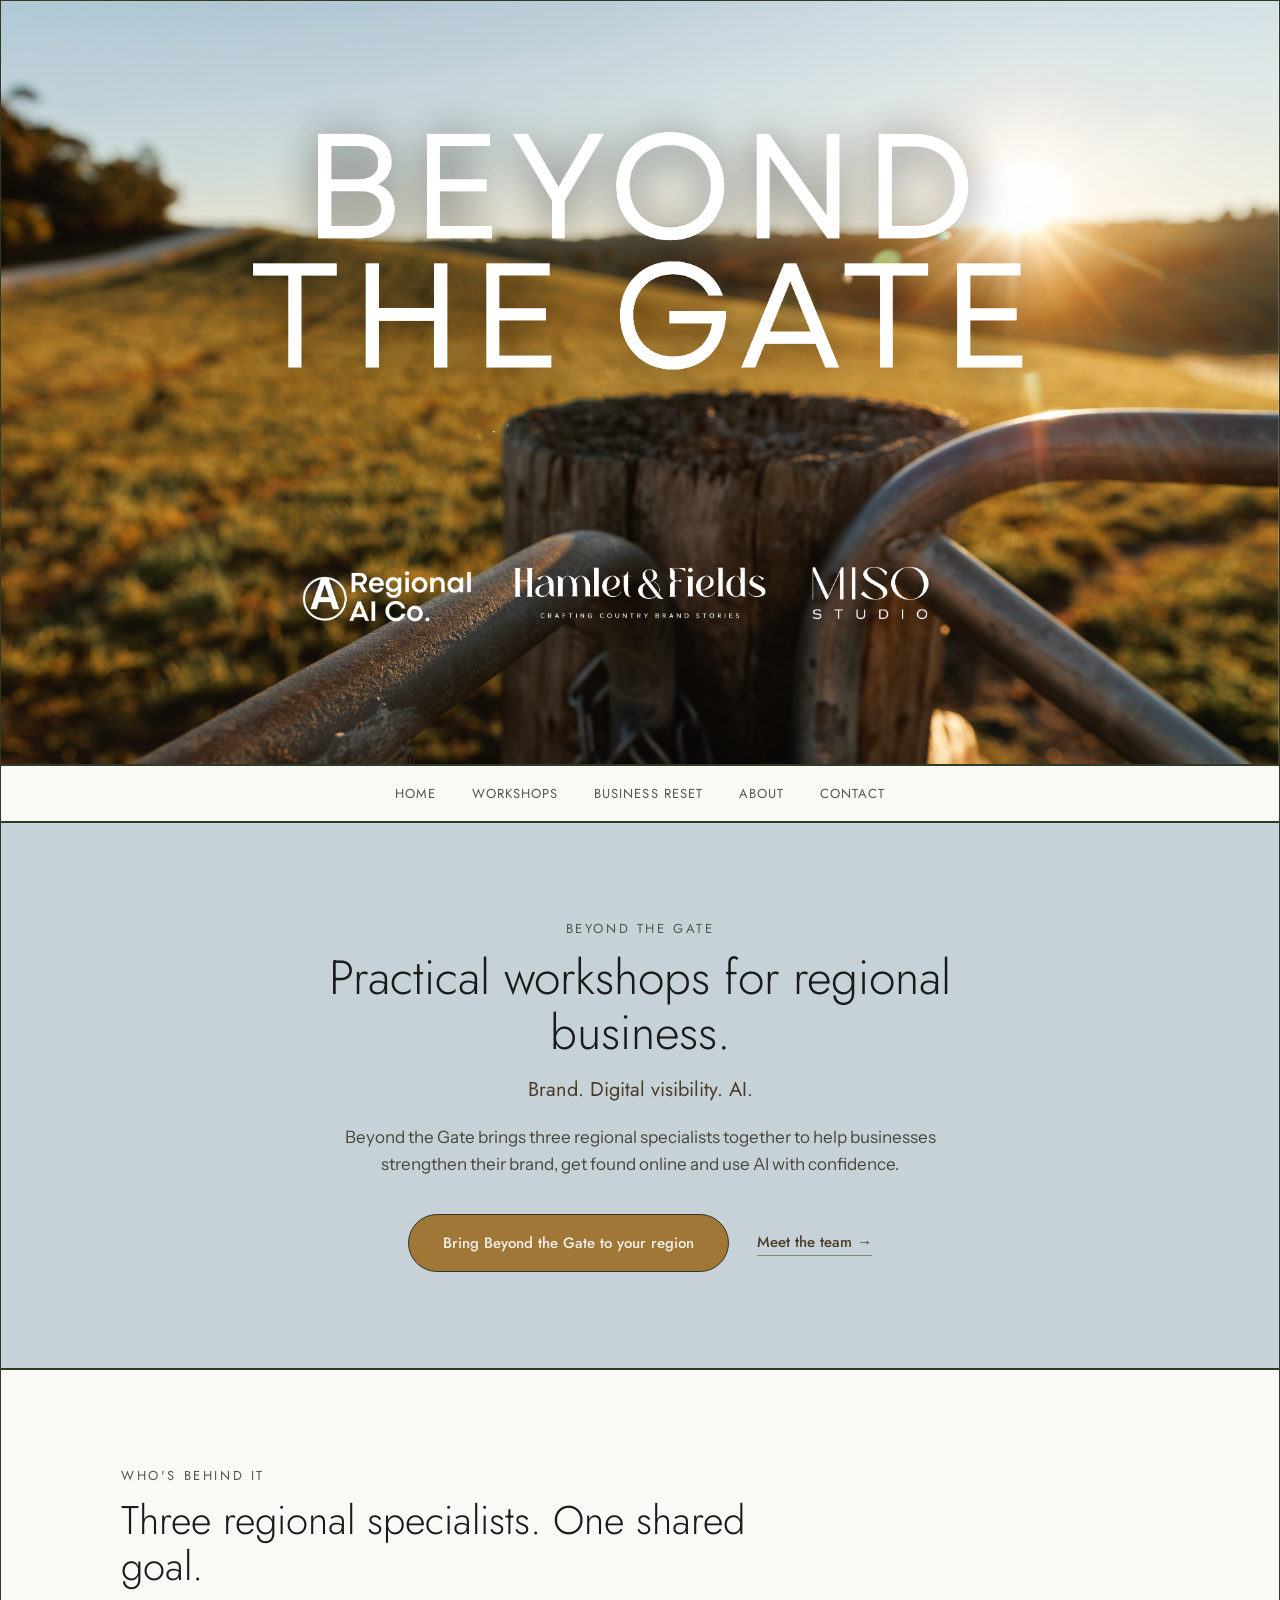
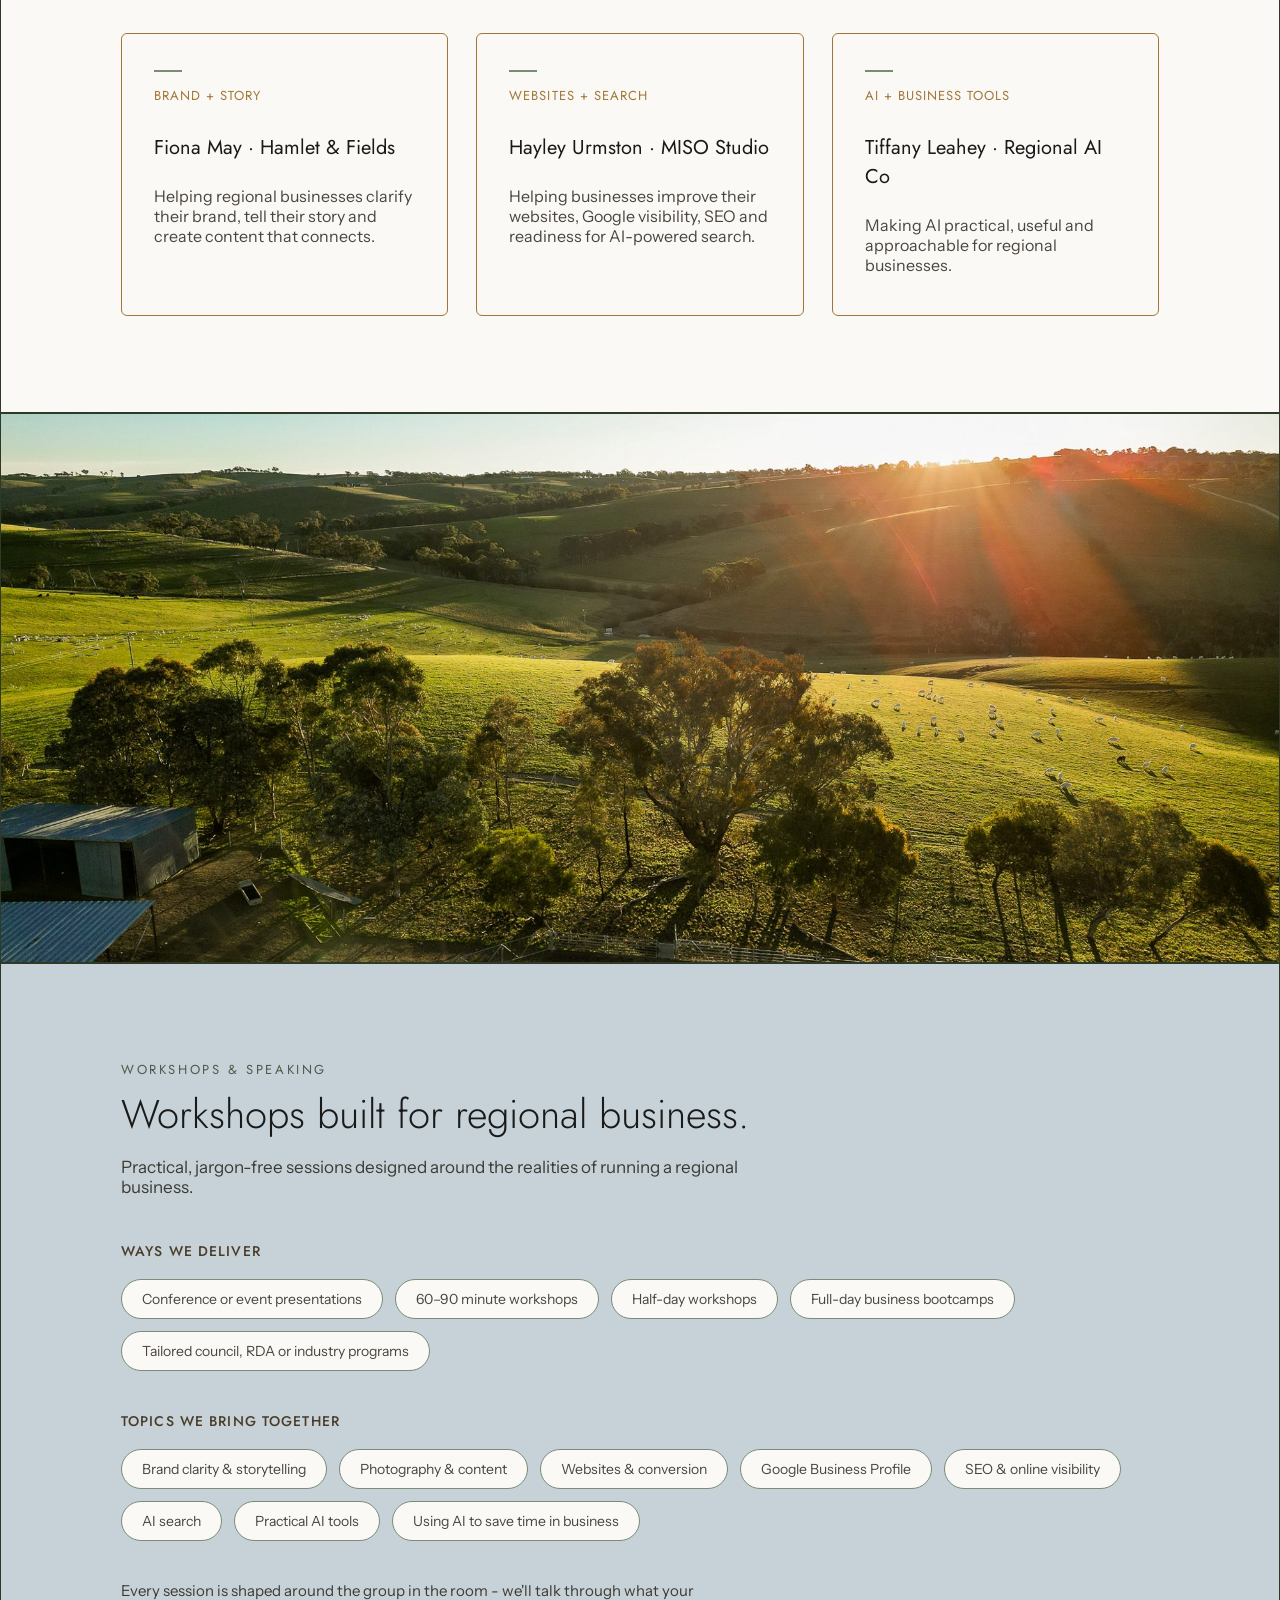
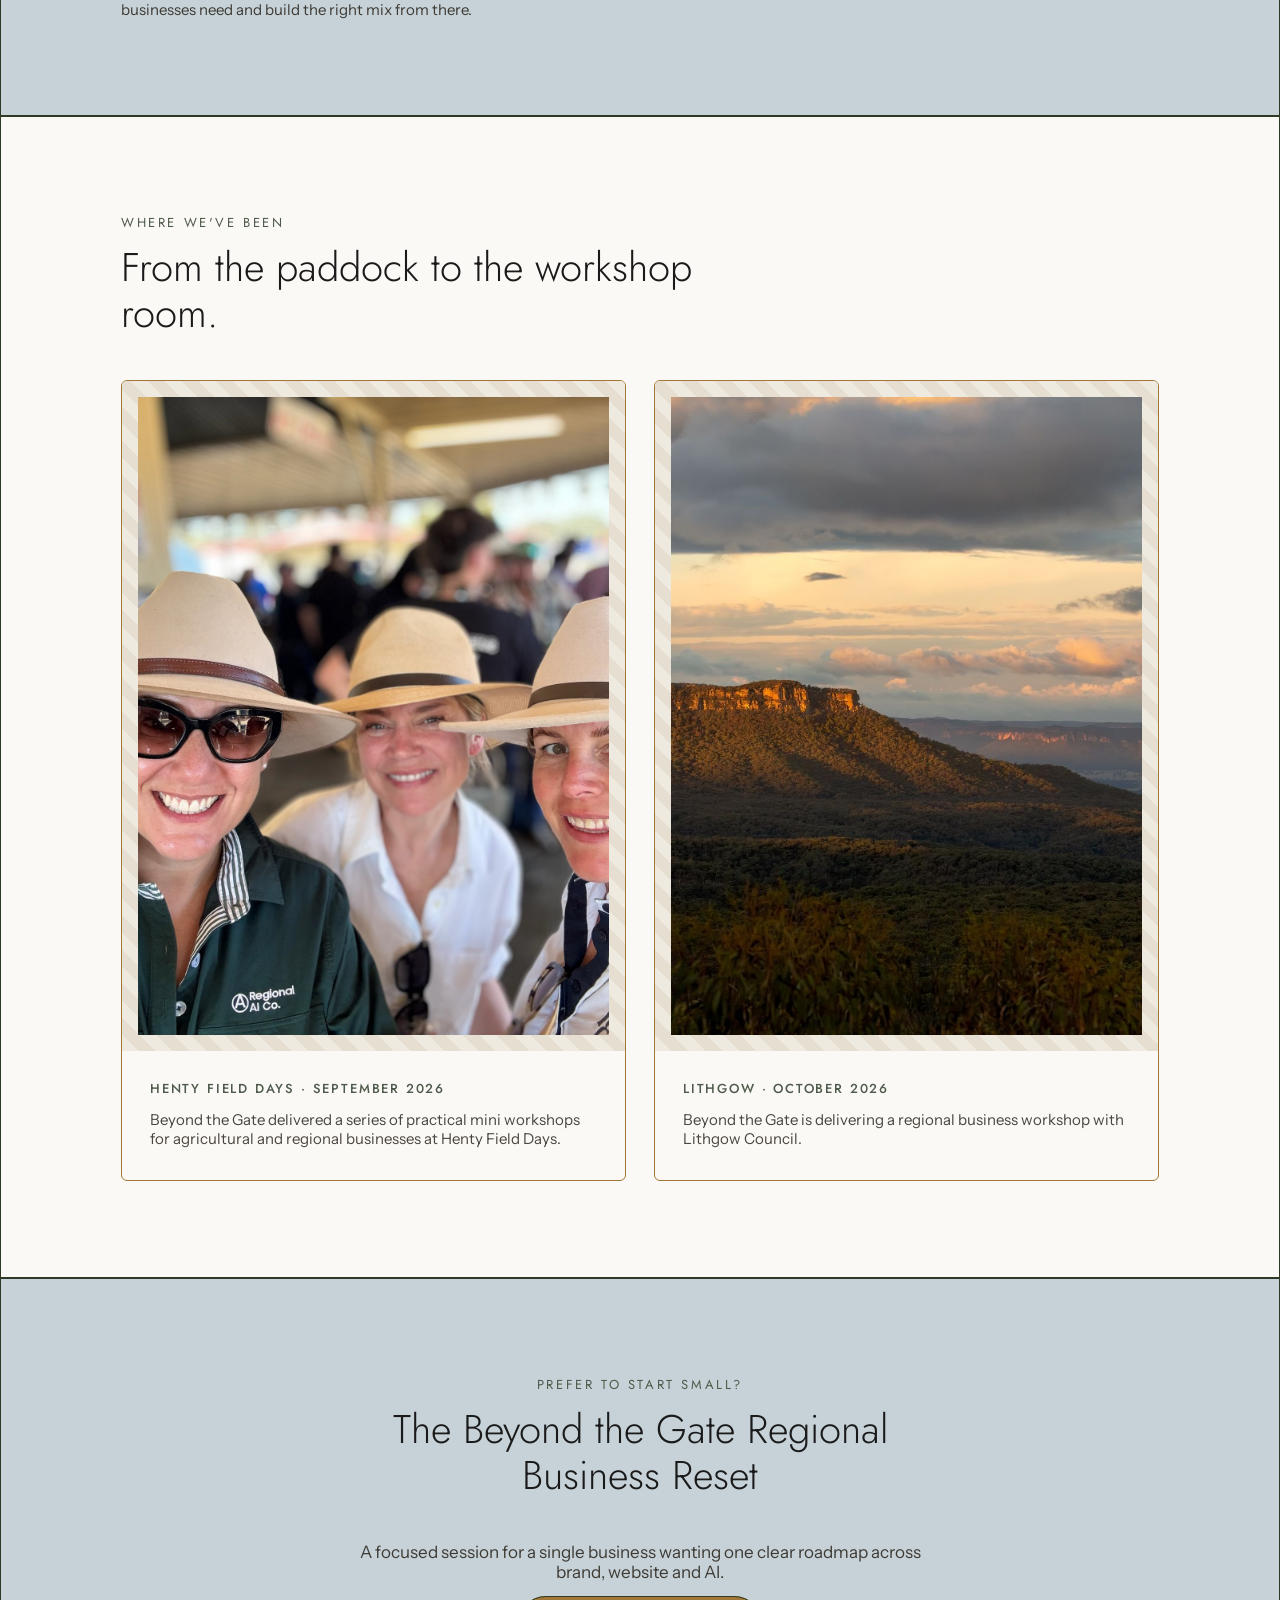
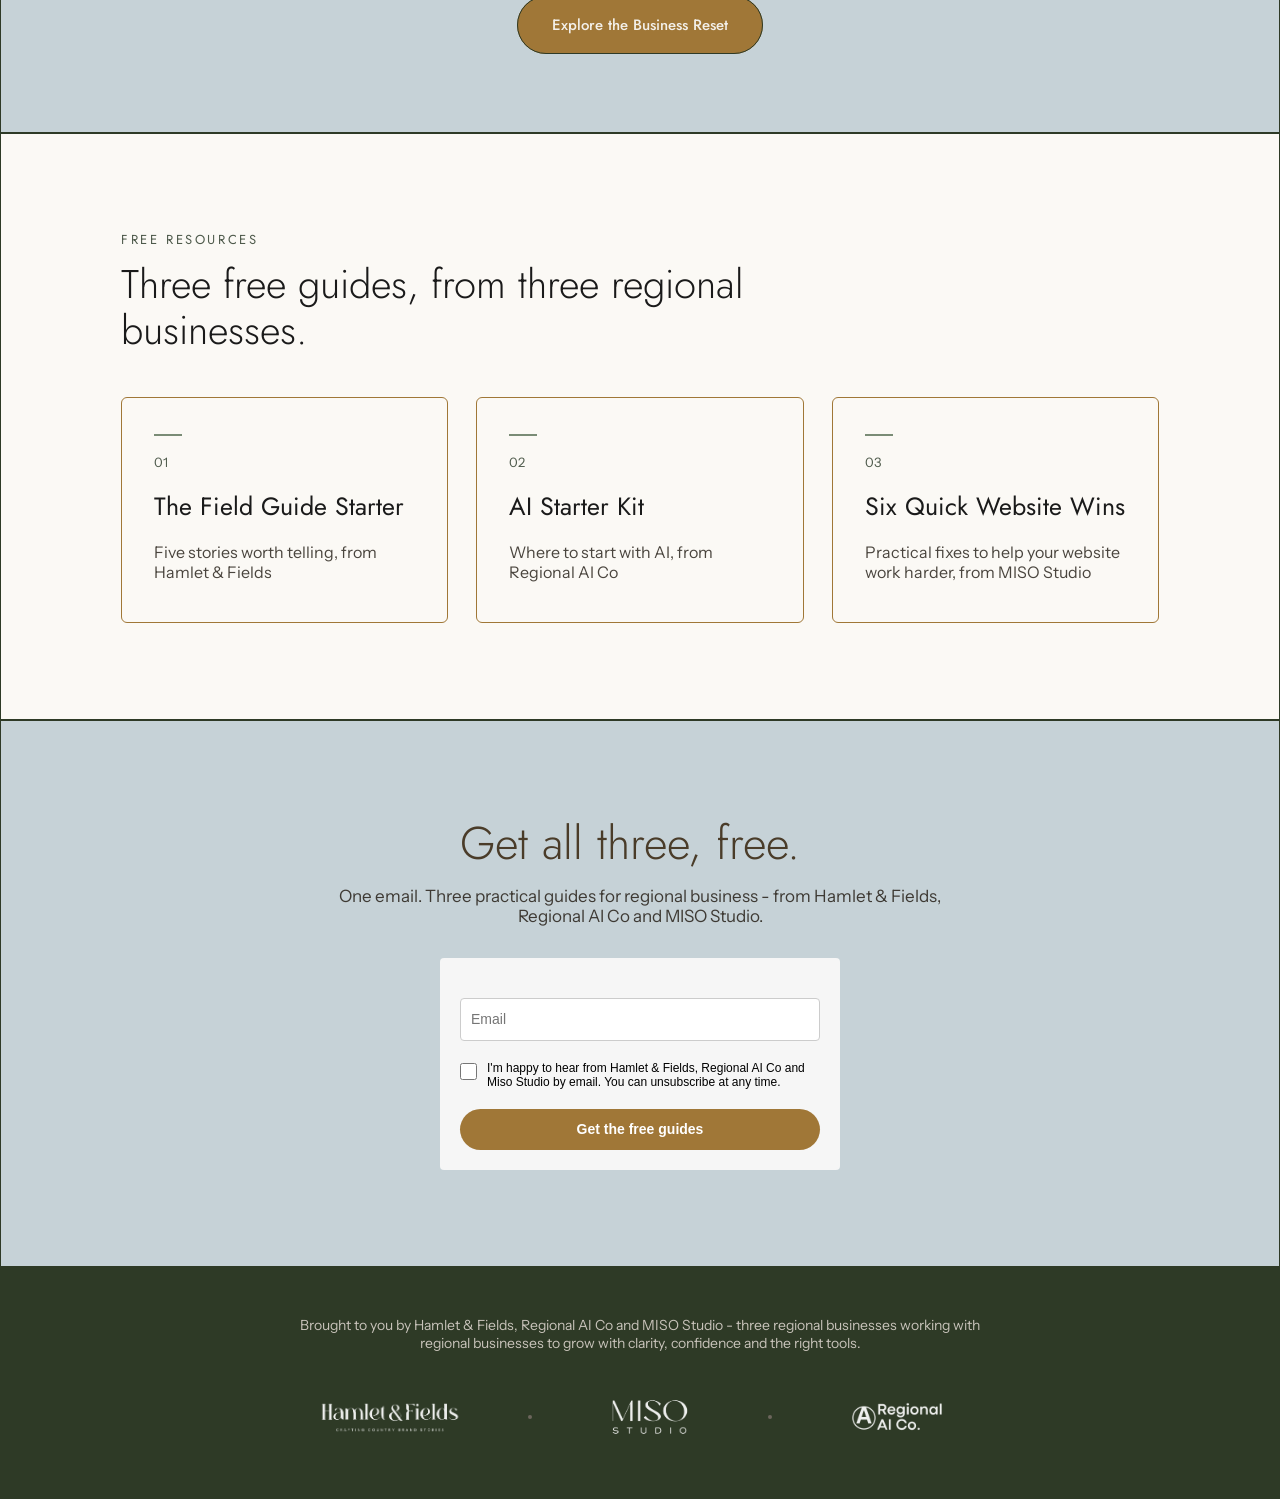
==== commit 69befaa0: "Move contact to its own page with workshop and Business Reset options; add paddock photo band to Bus" ====
--- a/index.html
+++ b/index.html
@@ -23,7 +23,7 @@
     <a href="#workshops">Workshops</a>
     <a href="/business-reset">Business Reset</a>
     <a href="#team">About</a>
-    <a href="#contact">Contact</a>
+    <a href="/contact">Contact</a>
   </nav>
 
   <section class="section-pad section" style="background:var(--cta-bg);">
@@ -33,7 +33,7 @@
       <p class="subhead">Brand. Digital visibility. AI.</p>
       <p class="body-text">Beyond the Gate brings three regional specialists together to help businesses strengthen their brand, get found online and use AI with confidence.</p>
       <div class="hero-cta-row">
-        <a class="btn-ochre" href="#contact">Bring Beyond the Gate to your region</a>
+        <a class="btn-ochre" href="/contact">Bring Beyond the Gate to your region</a>
         <a class="link-arrow" href="#team">Meet the team &rarr;</a>
       </div>
     </div>
@@ -297,14 +297,6 @@
     </div>
   </section>
 
-  <section id="contact" class="capture section" style="background:var(--ochre);">
-    <div class="capture-inner">
-      <h2 style="color:var(--footer-heading);">Bring Beyond the Gate to your region.</h2>
-      <p style="color:var(--footer-heading);">Planning a business workshop, industry event or regional development program? We can tailor a practical session for your local businesses, members or community.</p>
-      <a class="btn-blue" href="mailto:hayley@miso-studio.au?subject=Beyond%20the%20Gate%20-%20Workshop%20Enquiry">Start a conversation</a>
-    </div>
-  </section>
-
   <footer class="footer section">
     <div class="footer-copy">Brought to you by Hamlet &amp; Fields, Regional AI Co and MISO Studio - three regional businesses working with regional businesses to grow with clarity, confidence and the right tools.</div>
     <div class="footer-logos">
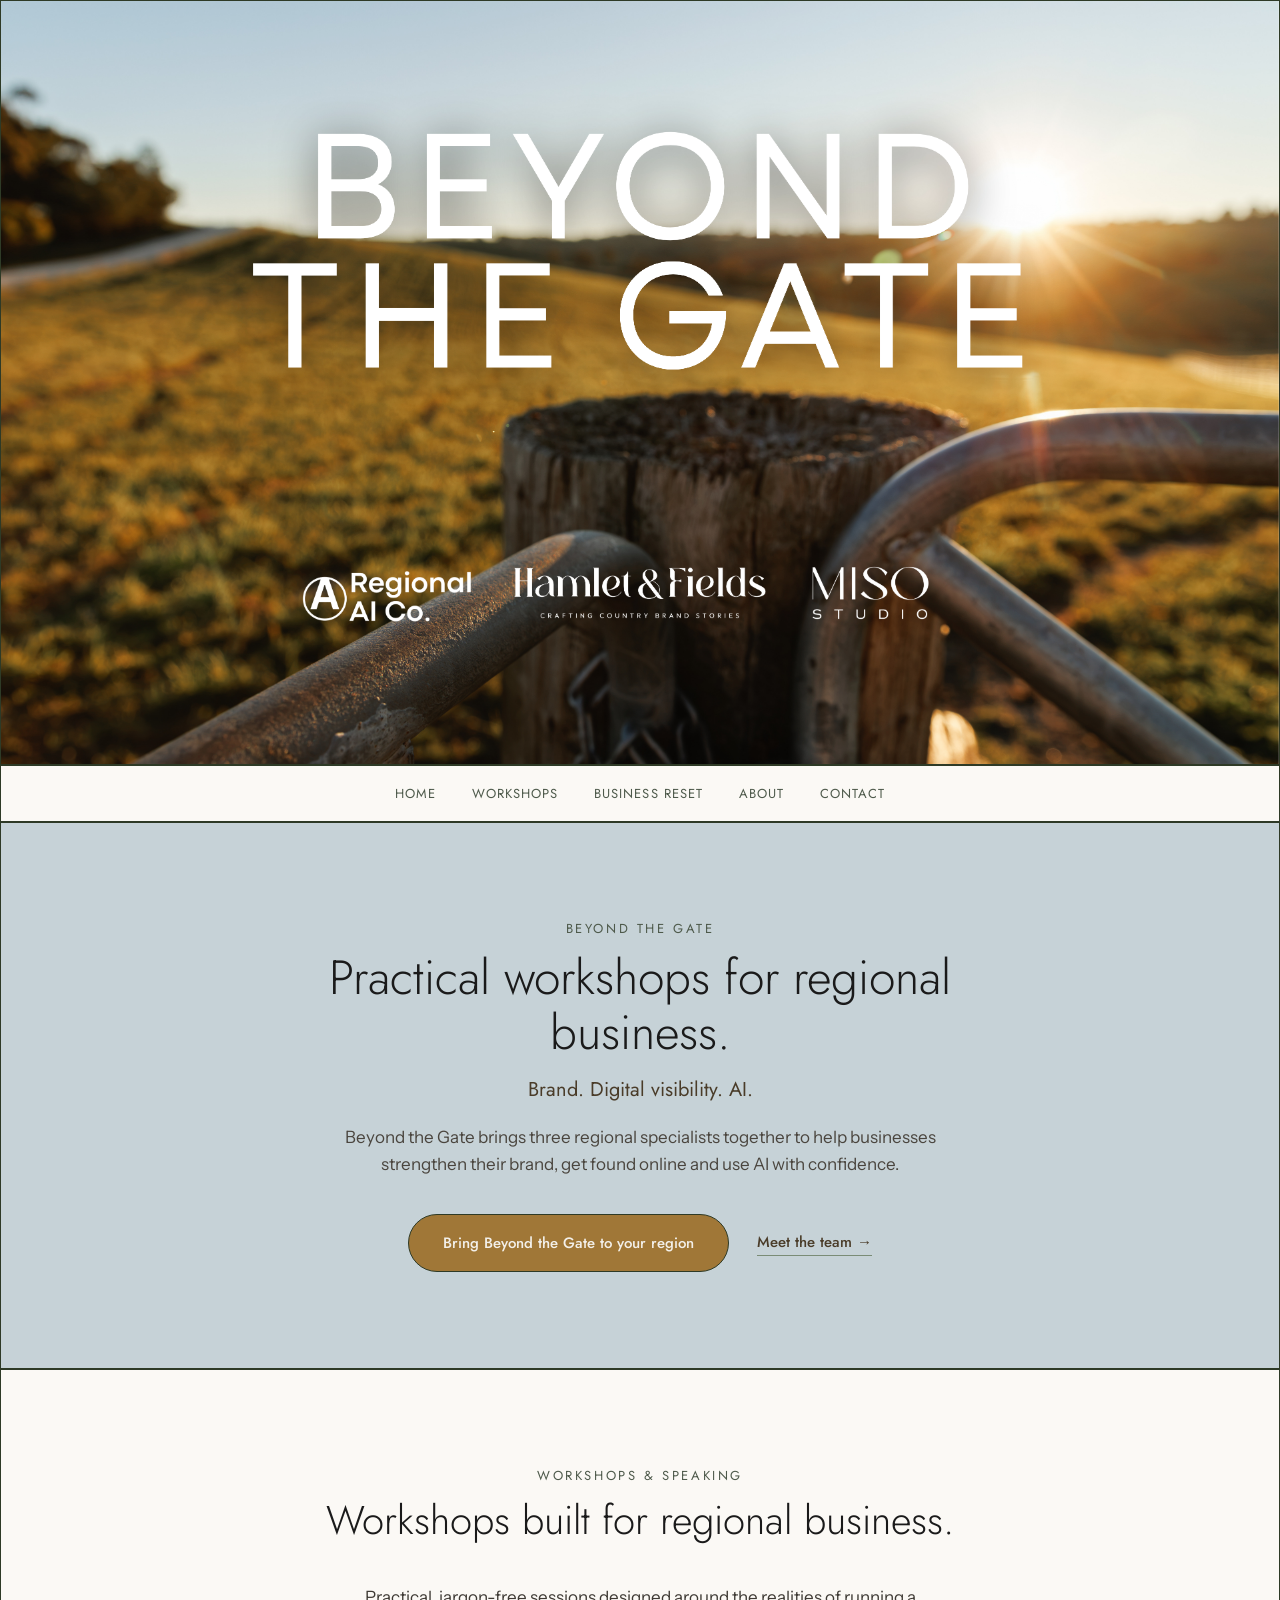
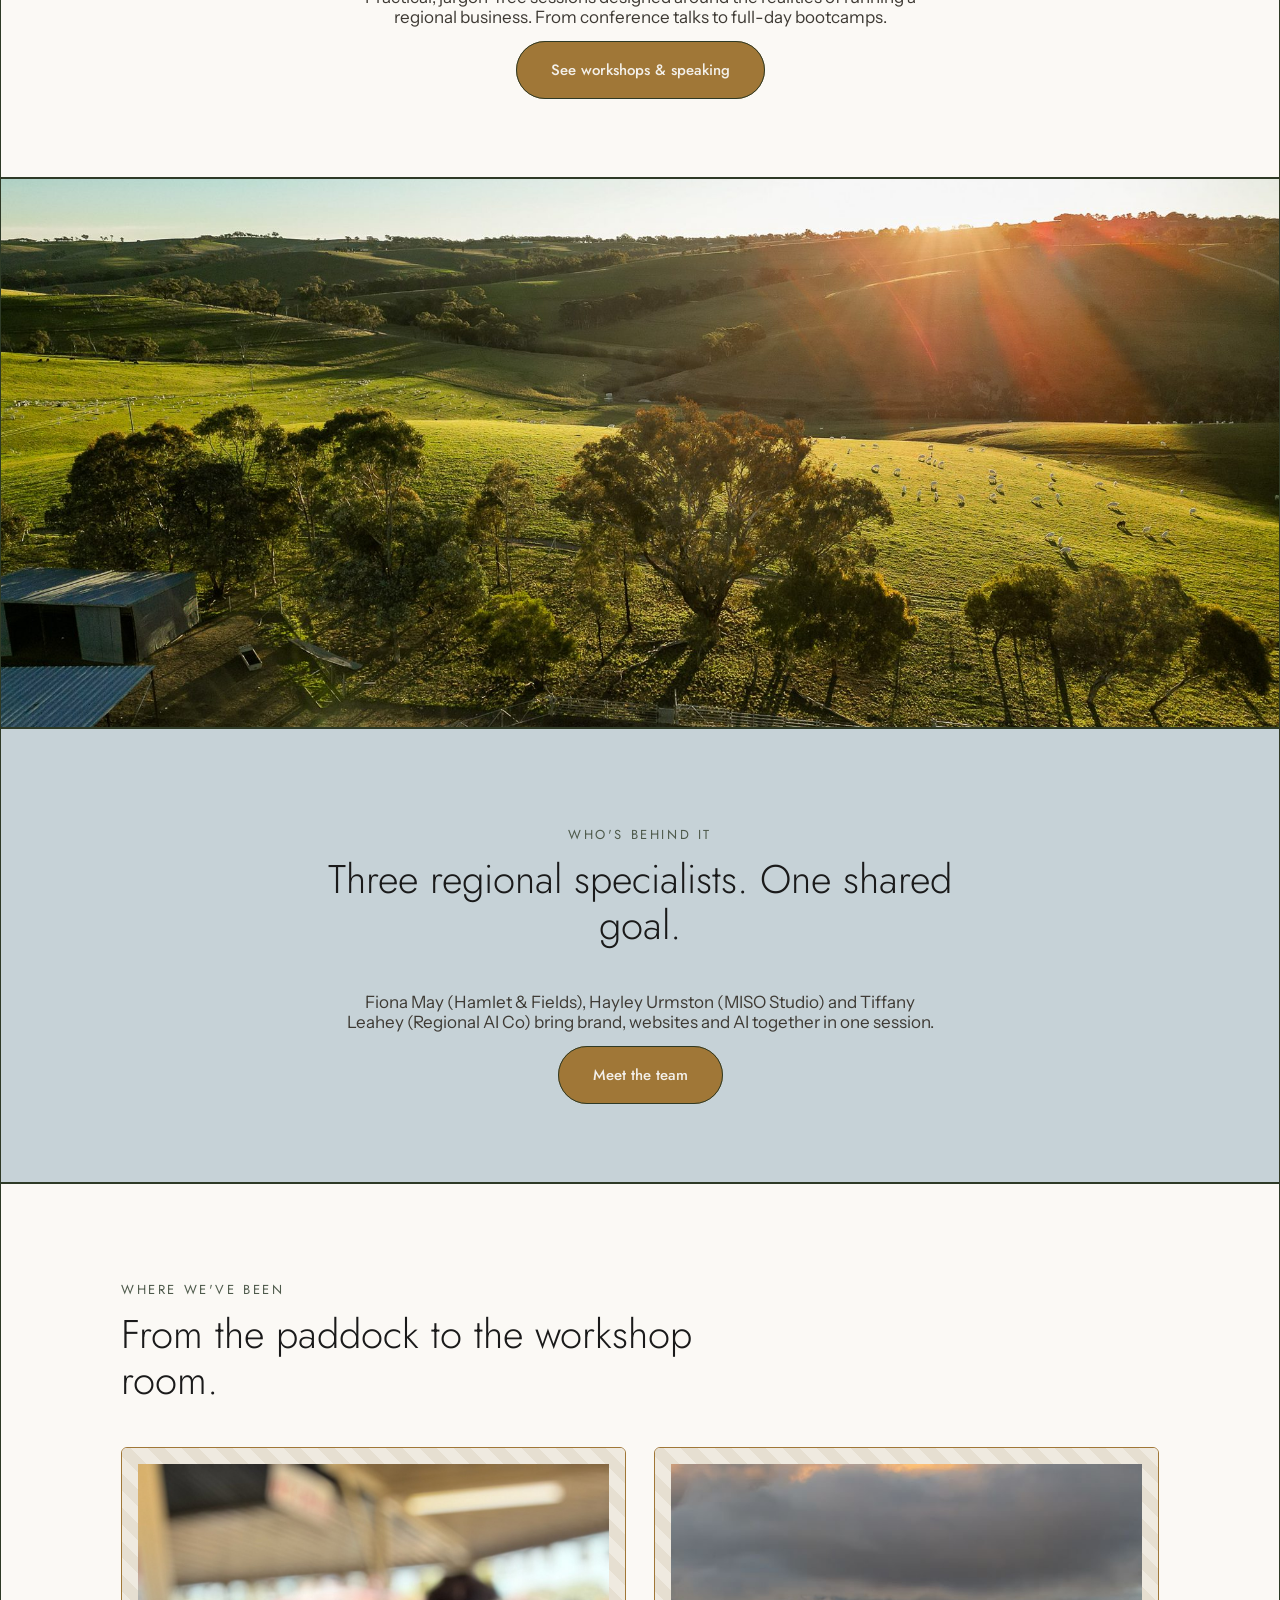
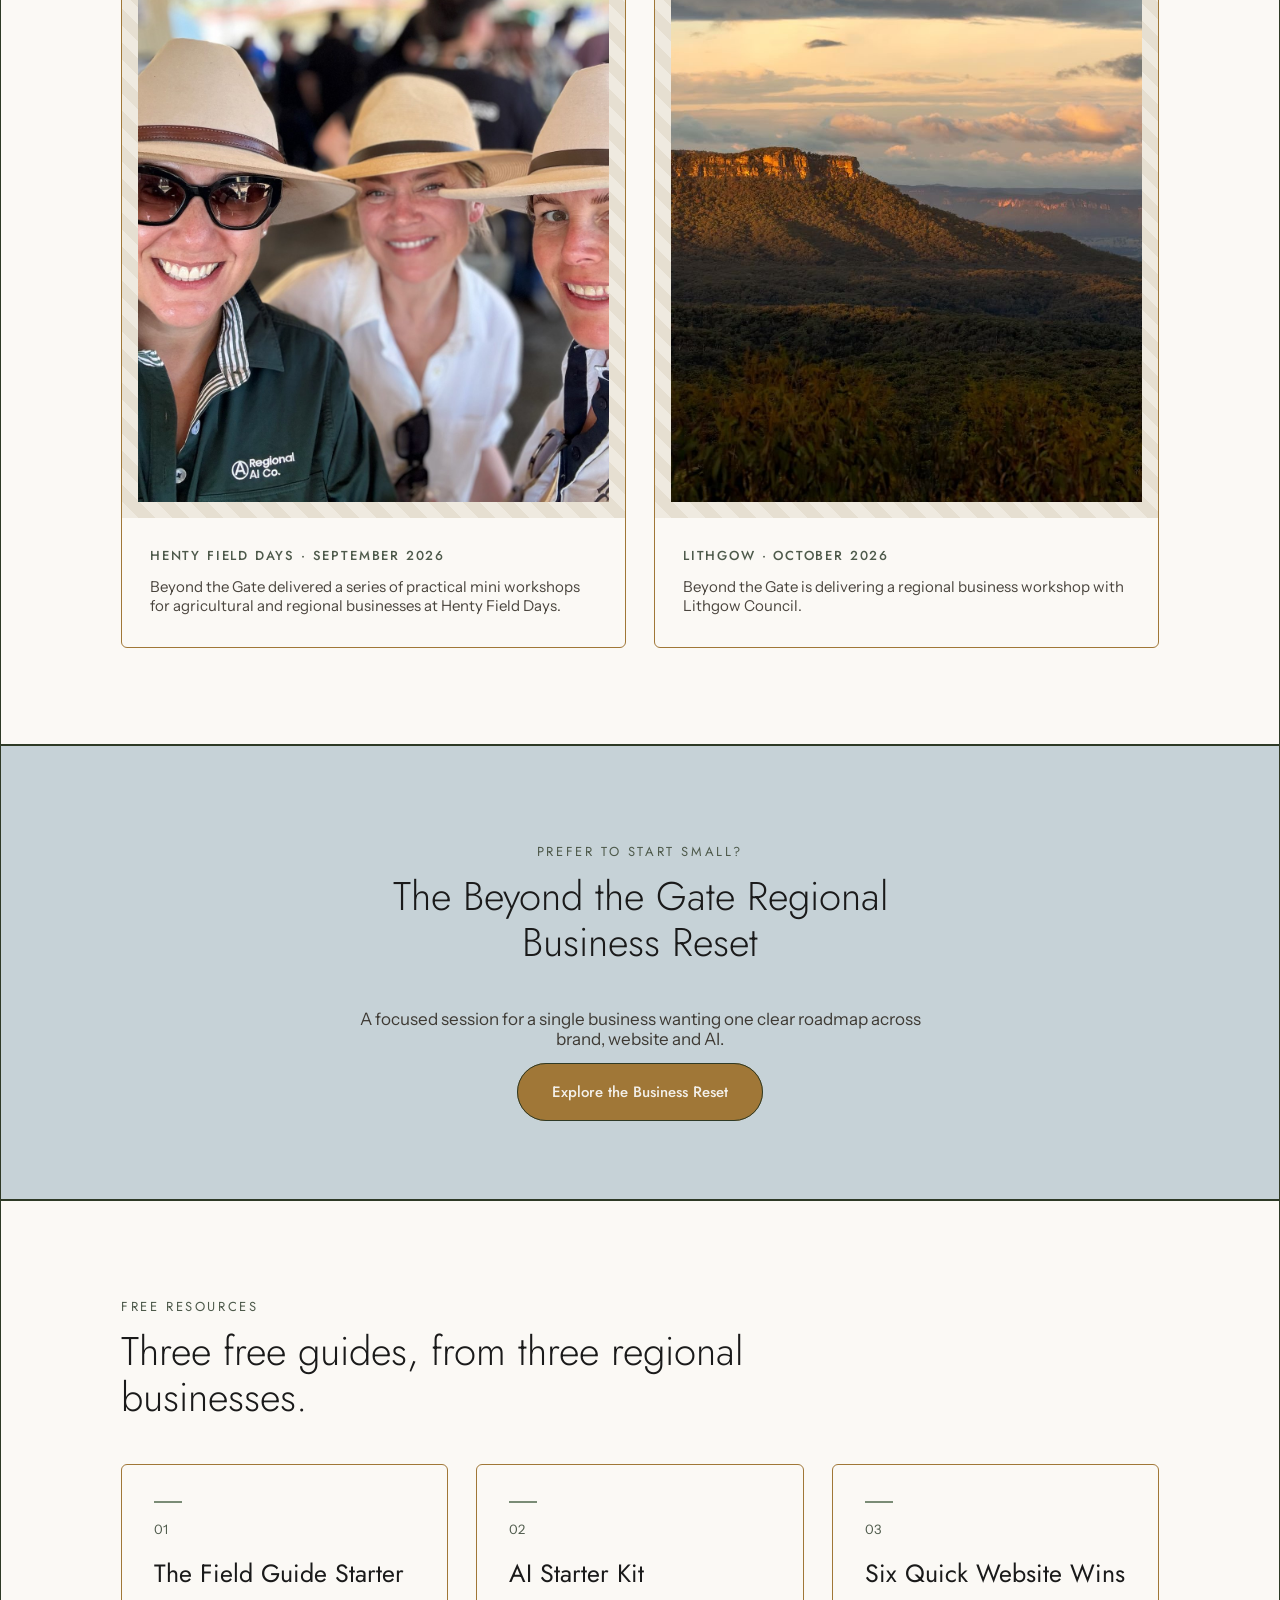
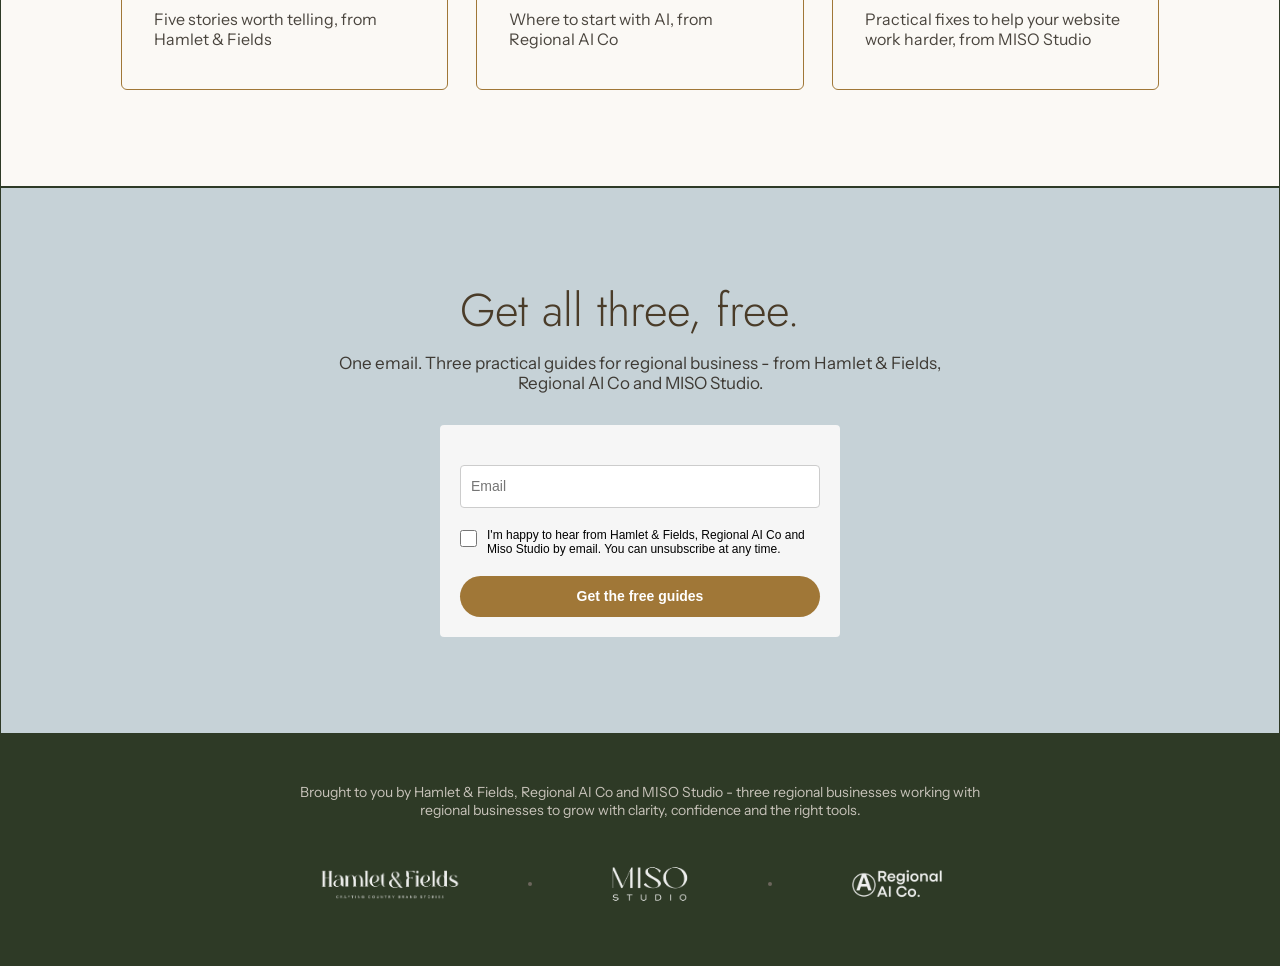
==== commit 45692d96: "Split Workshops and About into own pages, blue contact buttons, open CTA buttons in new tab Co-Autho" ====
--- a/index.html
+++ b/index.html
@@ -20,9 +20,9 @@
 
   <nav class="mini-nav section">
     <a href="/">Home</a>
-    <a href="#workshops">Workshops</a>
+    <a href="/workshops">Workshops</a>
     <a href="/business-reset">Business Reset</a>
-    <a href="#team">About</a>
+    <a href="/about">About</a>
     <a href="/contact">Contact</a>
   </nav>
 
@@ -33,72 +33,28 @@
       <p class="subhead">Brand. Digital visibility. AI.</p>
       <p class="body-text">Beyond the Gate brings three regional specialists together to help businesses strengthen their brand, get found online and use AI with confidence.</p>
       <div class="hero-cta-row">
-        <a class="btn-ochre" href="/contact">Bring Beyond the Gate to your region</a>
-        <a class="link-arrow" href="#team">Meet the team &rarr;</a>
-      </div>
-    </div>
-  </section>
-
-  <section id="team" class="section-pad section">
-    <div class="eyebrow">Who's behind it</div>
-    <h2>Three regional specialists. One shared goal.</h2>
-    <div class="card-grid">
-      <div class="guide-card specialist-card">
-        <div class="tick"></div>
-        <span class="sub">Brand + Story</span>
-        <h3>Fiona May &middot; Hamlet &amp; Fields</h3>
-        <p>Helping regional businesses clarify their brand, tell their story and create content that connects.</p>
-      </div>
-      <div class="guide-card specialist-card">
-        <div class="tick"></div>
-        <span class="sub">Websites + Search</span>
-        <h3>Hayley Urmston &middot; MISO Studio</h3>
-        <p>Helping businesses improve their websites, Google visibility, SEO and readiness for AI-powered search.</p>
-      </div>
-      <div class="guide-card specialist-card">
-        <div class="tick"></div>
-        <span class="sub">AI + Business Tools</span>
-        <h3>Tiffany Leahey &middot; Regional AI Co</h3>
-        <p>Making AI practical, useful and approachable for regional businesses.</p>
-      </div>
-    </div>
+        <a class="btn-ochre" href="/contact" target="_blank" rel="noopener">Bring Beyond the Gate to your region</a>
+        <a class="link-arrow" href="/about">Meet the team &rarr;</a>
+      </div>
+    </div>
+  </section>
+
+  <section class="section-pad section" style="text-align:center;">
+    <div class="eyebrow" style="justify-content:center; display:flex;">Workshops &amp; speaking</div>
+    <h2 style="max-width:640px; margin-left:auto; margin-right:auto;">Workshops built for regional business.</h2>
+    <p style="font-size:17px; color:var(--text-body-alt); max-width:600px; margin:0 auto 32px auto;">Practical, jargon-free sessions designed around the realities of running a regional business. From conference talks to full-day bootcamps.</p>
+    <a class="btn-ochre" href="/workshops" target="_blank" rel="noopener">See workshops &amp; speaking</a>
   </section>
 
   <div class="photo-band section">
     <img src="assets/farm-sunrise.jpg" alt="Sunrise over rolling green farmland and a sheep yard in regional NSW">
   </div>
 
-  <section id="workshops" class="section-pad section" style="background:var(--cta-bg);">
-    <div class="eyebrow">Workshops &amp; speaking</div>
-    <h2>Workshops built for regional business.</h2>
-    <p class="workshop-lede">Practical, jargon-free sessions designed around the realities of running a regional business.</p>
-
-    <div class="chip-group">
-      <h3>Ways we deliver</h3>
-      <div class="chip-list">
-        <span class="chip">Conference or event presentations</span>
-        <span class="chip">60&ndash;90 minute workshops</span>
-        <span class="chip">Half-day workshops</span>
-        <span class="chip">Full-day business bootcamps</span>
-        <span class="chip">Tailored council, RDA or industry programs</span>
-      </div>
-    </div>
-
-    <div class="chip-group">
-      <h3>Topics we bring together</h3>
-      <div class="chip-list">
-        <span class="chip">Brand clarity &amp; storytelling</span>
-        <span class="chip">Photography &amp; content</span>
-        <span class="chip">Websites &amp; conversion</span>
-        <span class="chip">Google Business Profile</span>
-        <span class="chip">SEO &amp; online visibility</span>
-        <span class="chip">AI search</span>
-        <span class="chip">Practical AI tools</span>
-        <span class="chip">Using AI to save time in business</span>
-      </div>
-    </div>
-
-    <p class="workshop-note">Every session is shaped around the group in the room - we'll talk through what your businesses need and build the right mix from there.</p>
+  <section class="section-pad section" style="background:var(--cta-bg); text-align:center;">
+    <div class="eyebrow" style="justify-content:center; display:flex;">Who's behind it</div>
+    <h2 style="max-width:640px; margin-left:auto; margin-right:auto;">Three regional specialists. One shared goal.</h2>
+    <p style="font-size:17px; color:var(--text-body-alt); max-width:600px; margin:0 auto 32px auto;">Fiona May (Hamlet &amp; Fields), Hayley Urmston (MISO Studio) and Tiffany Leahey (Regional AI Co) bring brand, websites and AI together in one session.</p>
+    <a class="btn-ochre" href="/about" target="_blank" rel="noopener">Meet the team</a>
   </section>
 
   <section id="proof" class="section-pad section">
@@ -126,7 +82,7 @@
     <div class="eyebrow" style="justify-content:center; display:flex;">Prefer to start small?</div>
     <h2 style="max-width:640px; margin-left:auto; margin-right:auto;">The Beyond the Gate Regional Business Reset</h2>
     <p style="font-size:17px; color:var(--text-body-alt); max-width:600px; margin:0 auto 32px auto;">A focused session for a single business wanting one clear roadmap across brand, website and AI.</p>
-    <a class="btn-ochre" href="/business-reset">Explore the Business Reset</a>
+    <a class="btn-ochre" href="/business-reset" target="_blank" rel="noopener">Explore the Business Reset</a>
   </section>
 
   <section class="section-pad section">
